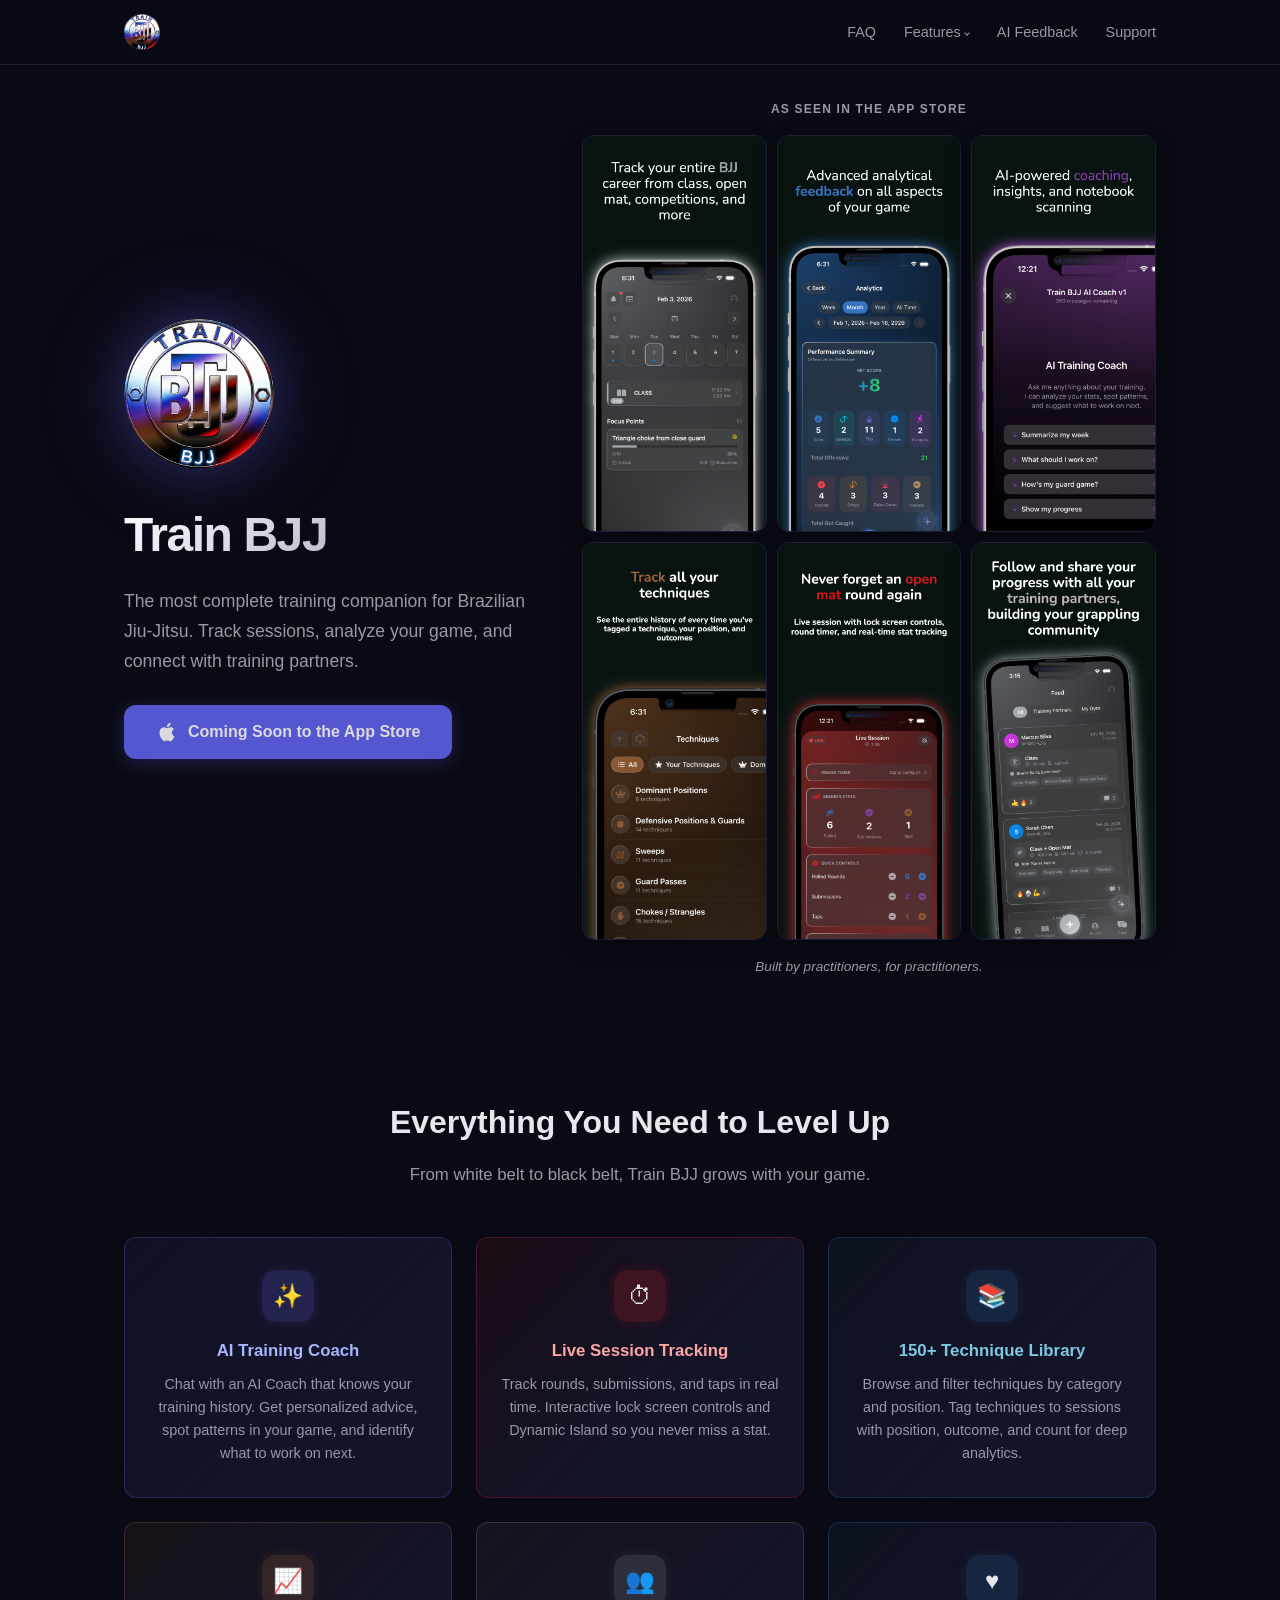
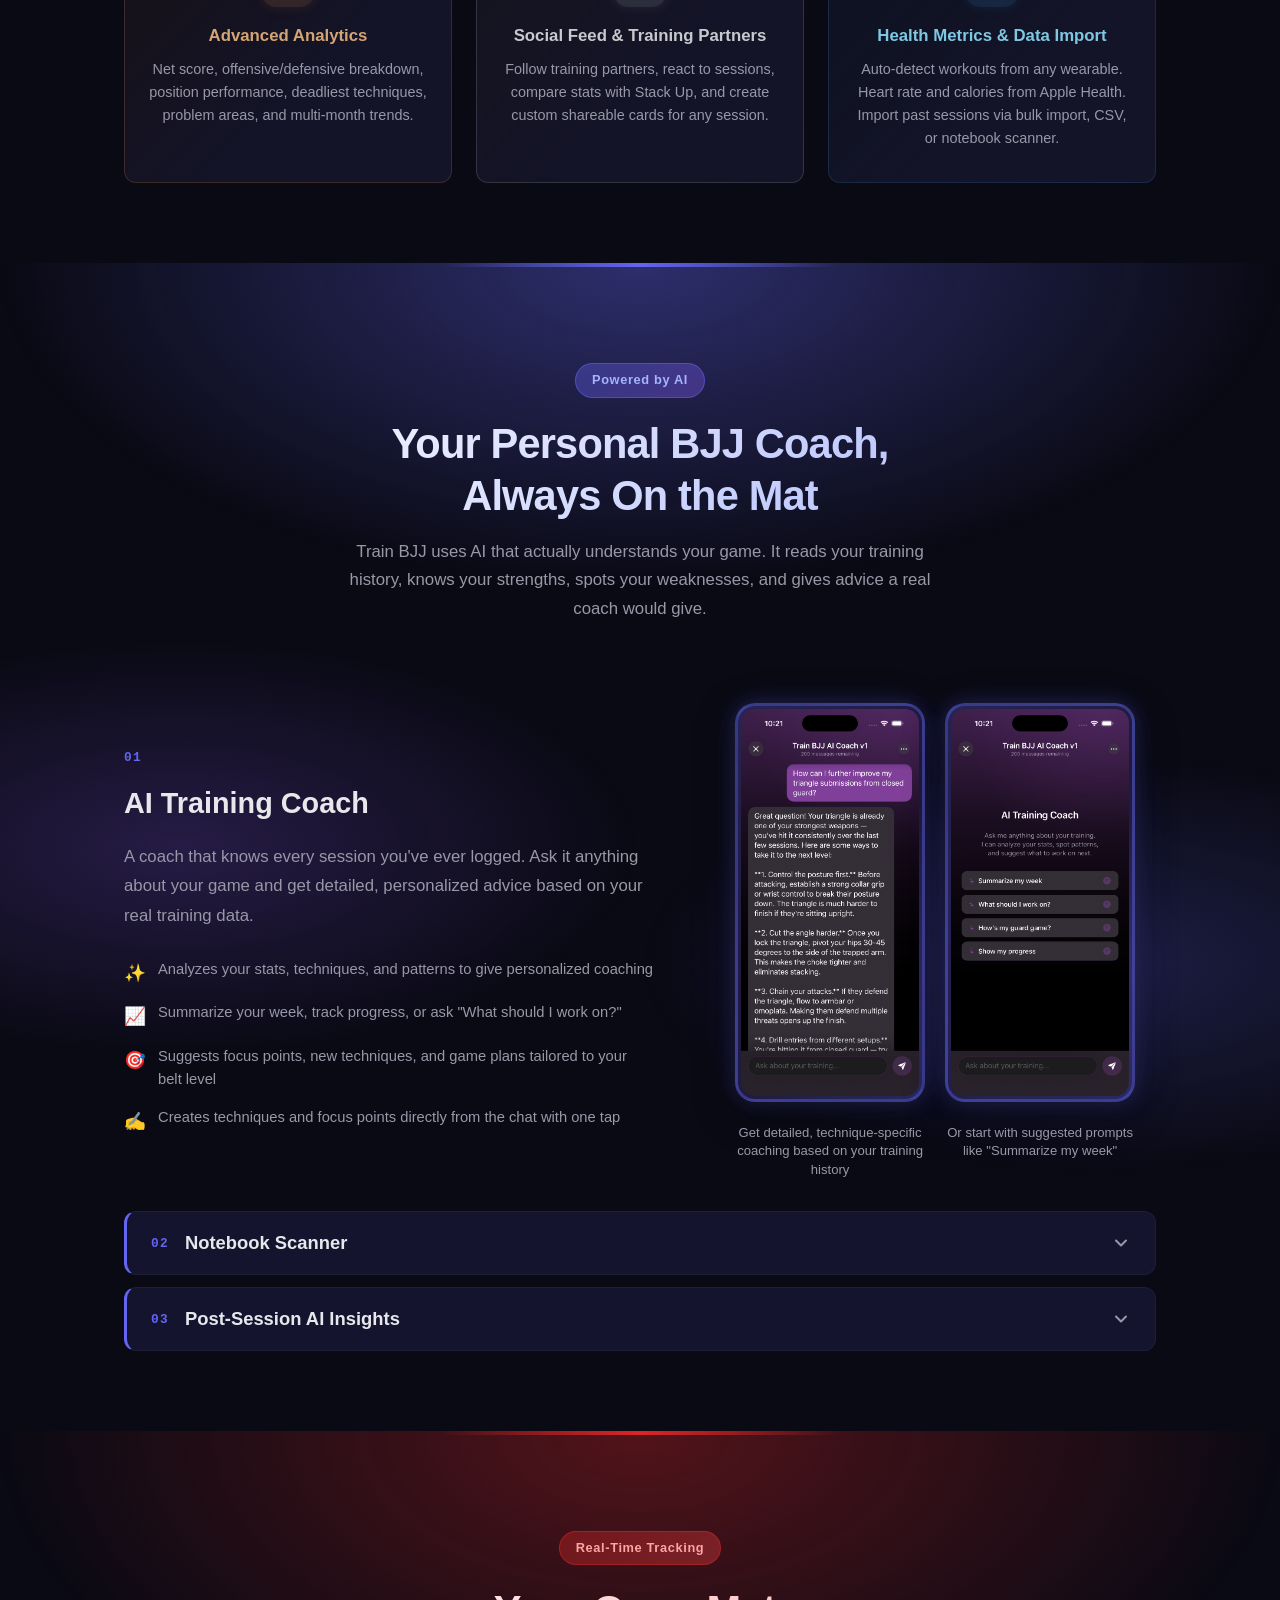
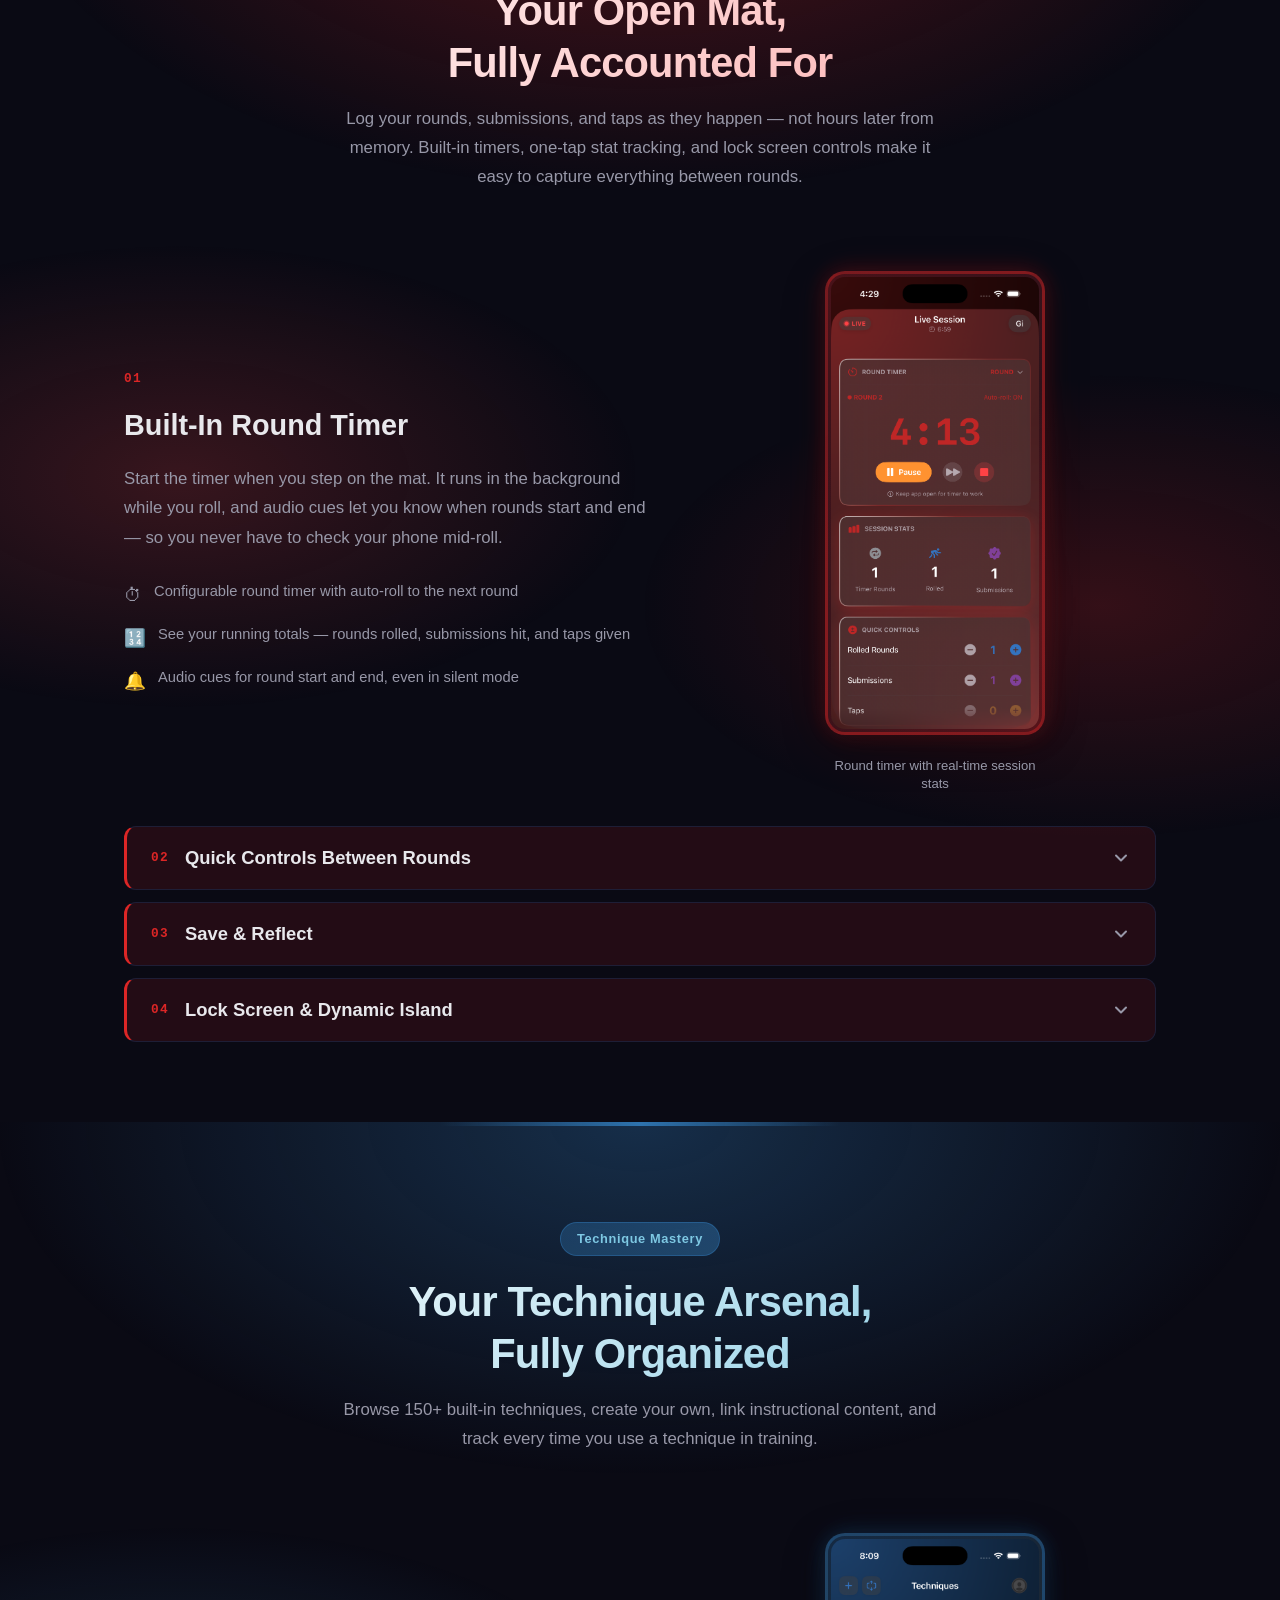
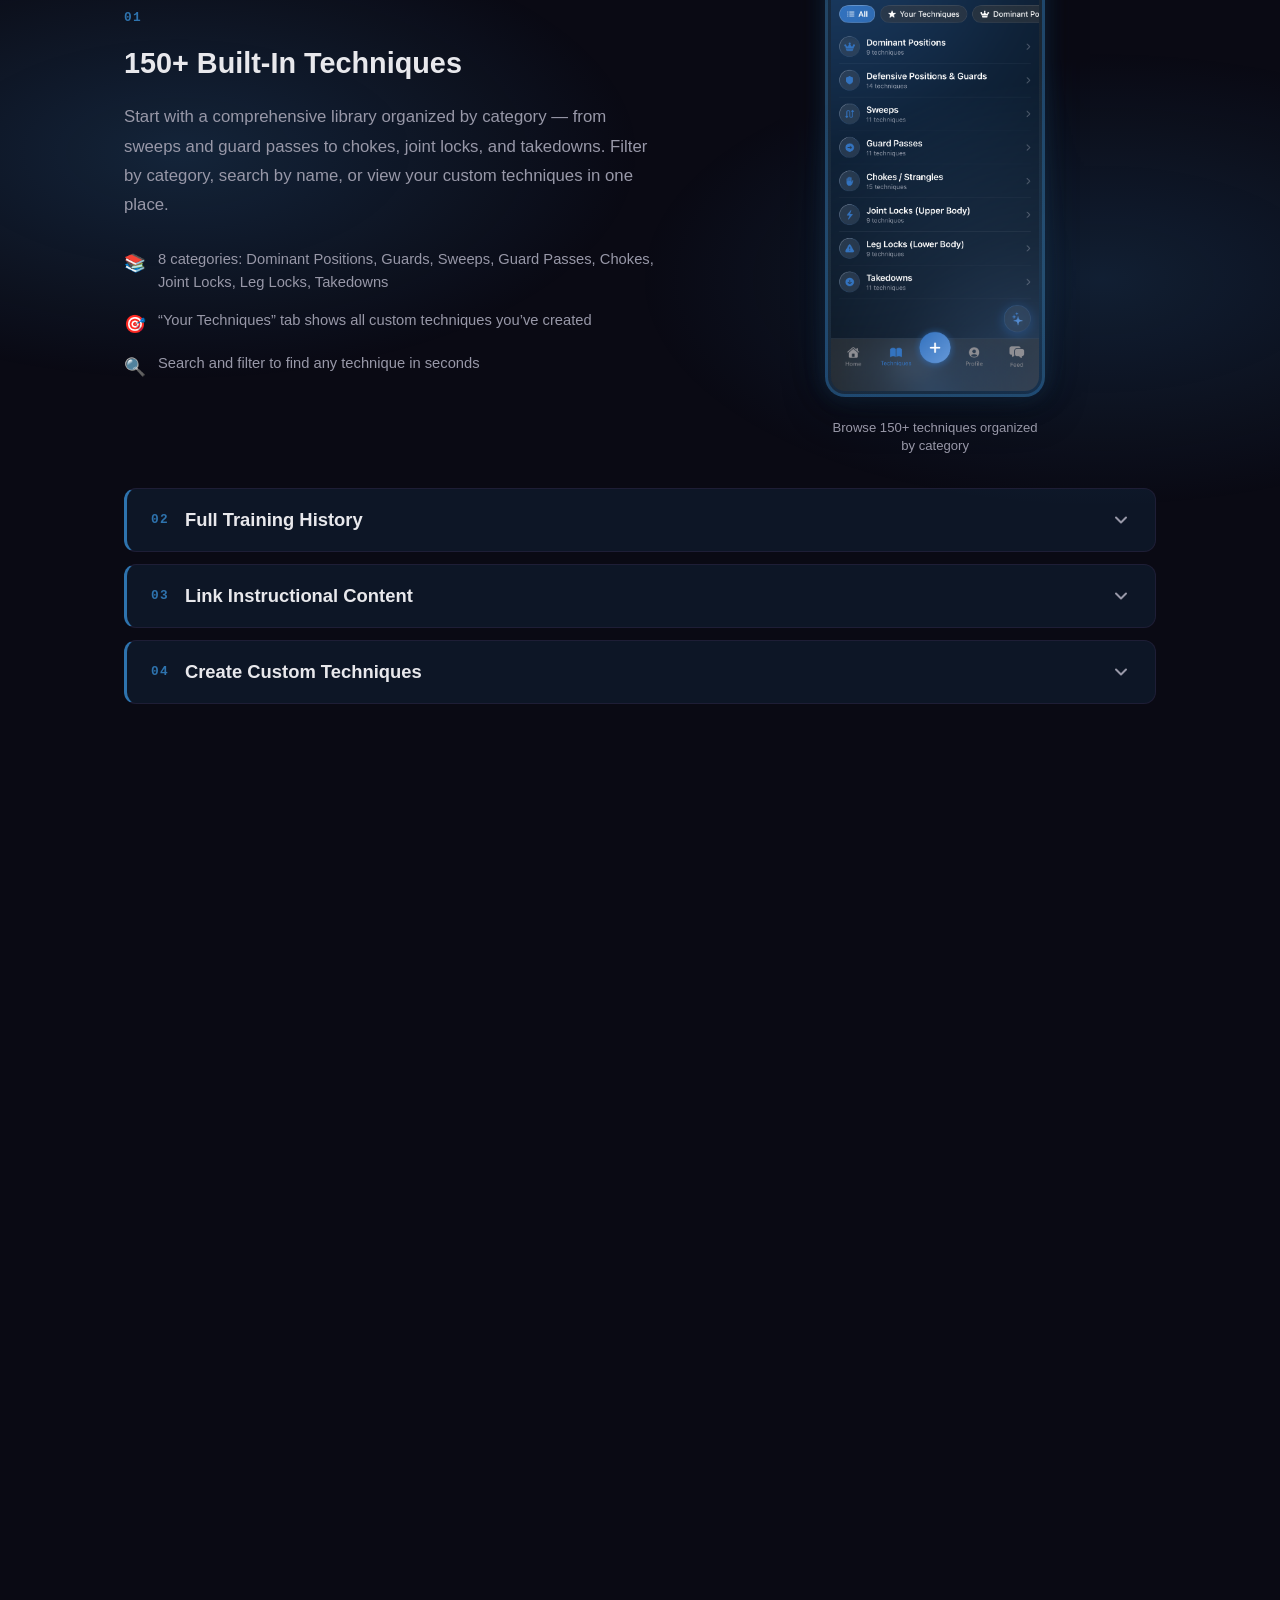
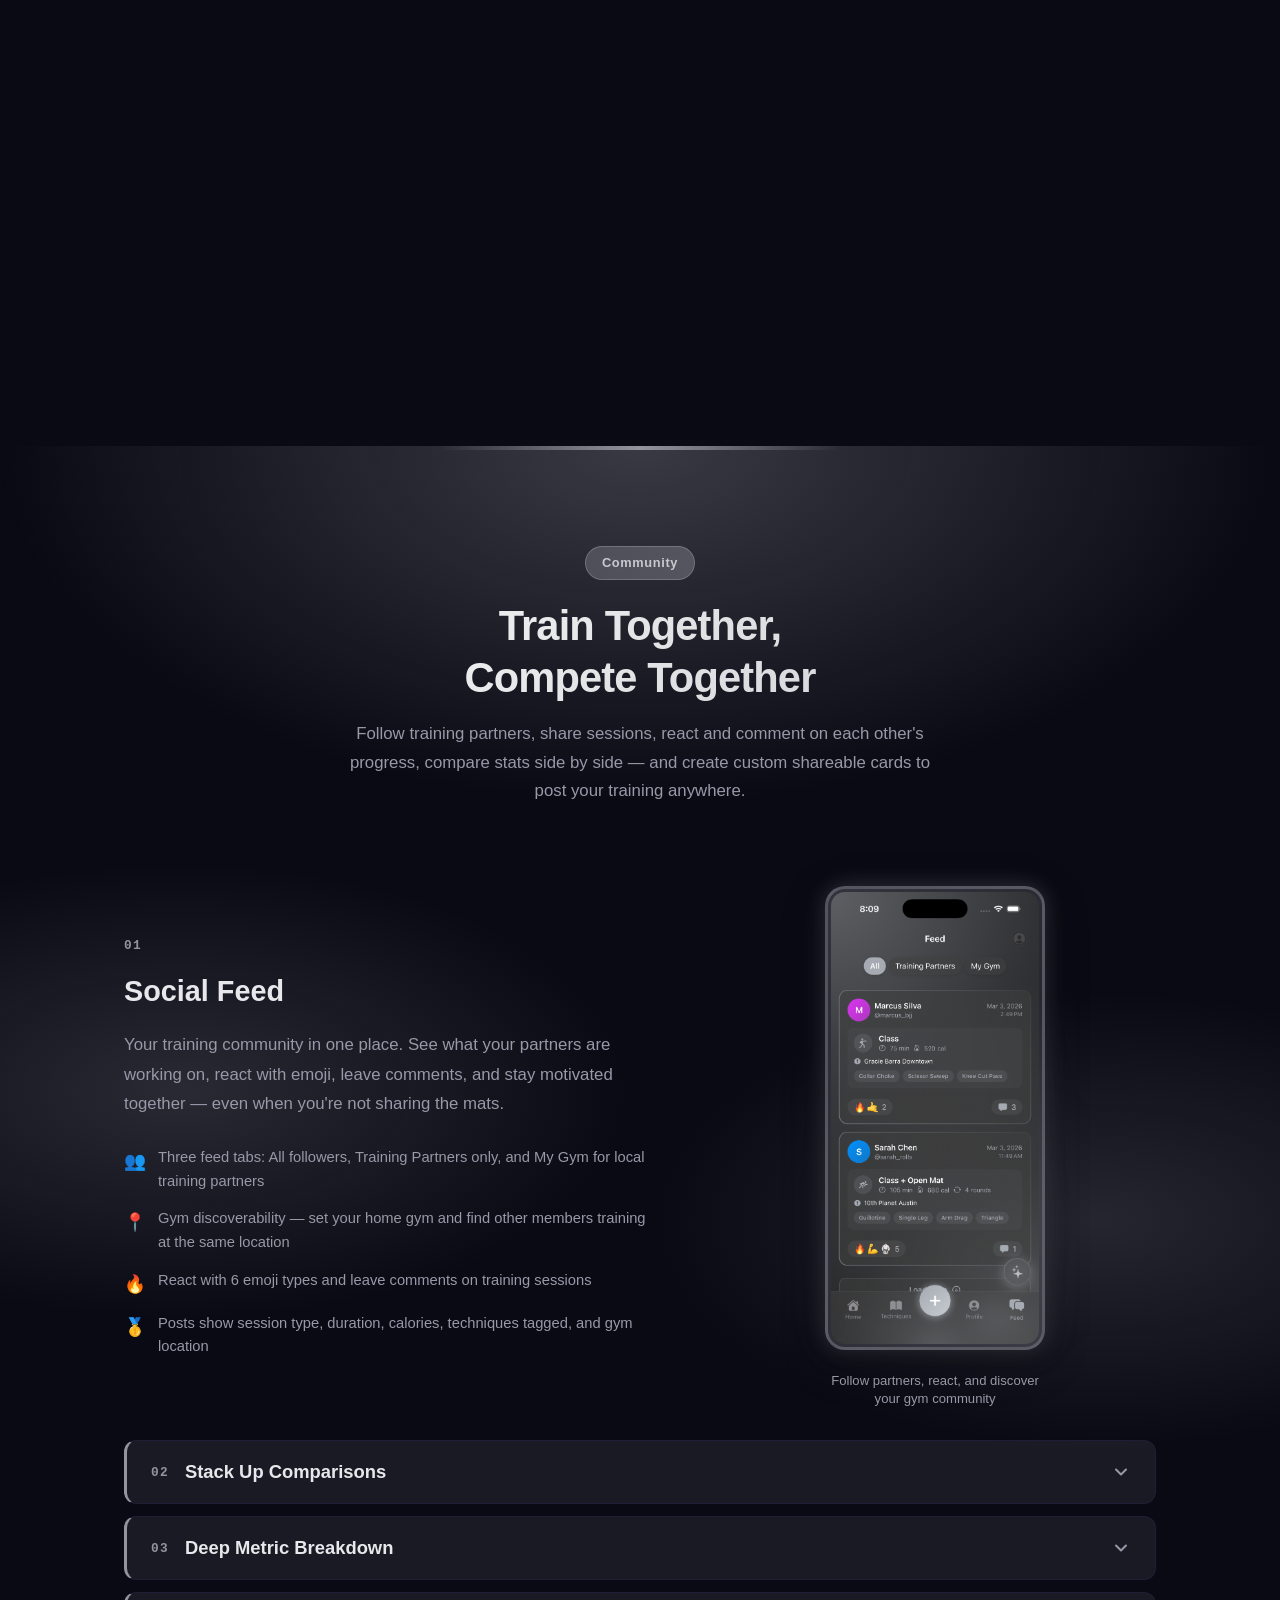
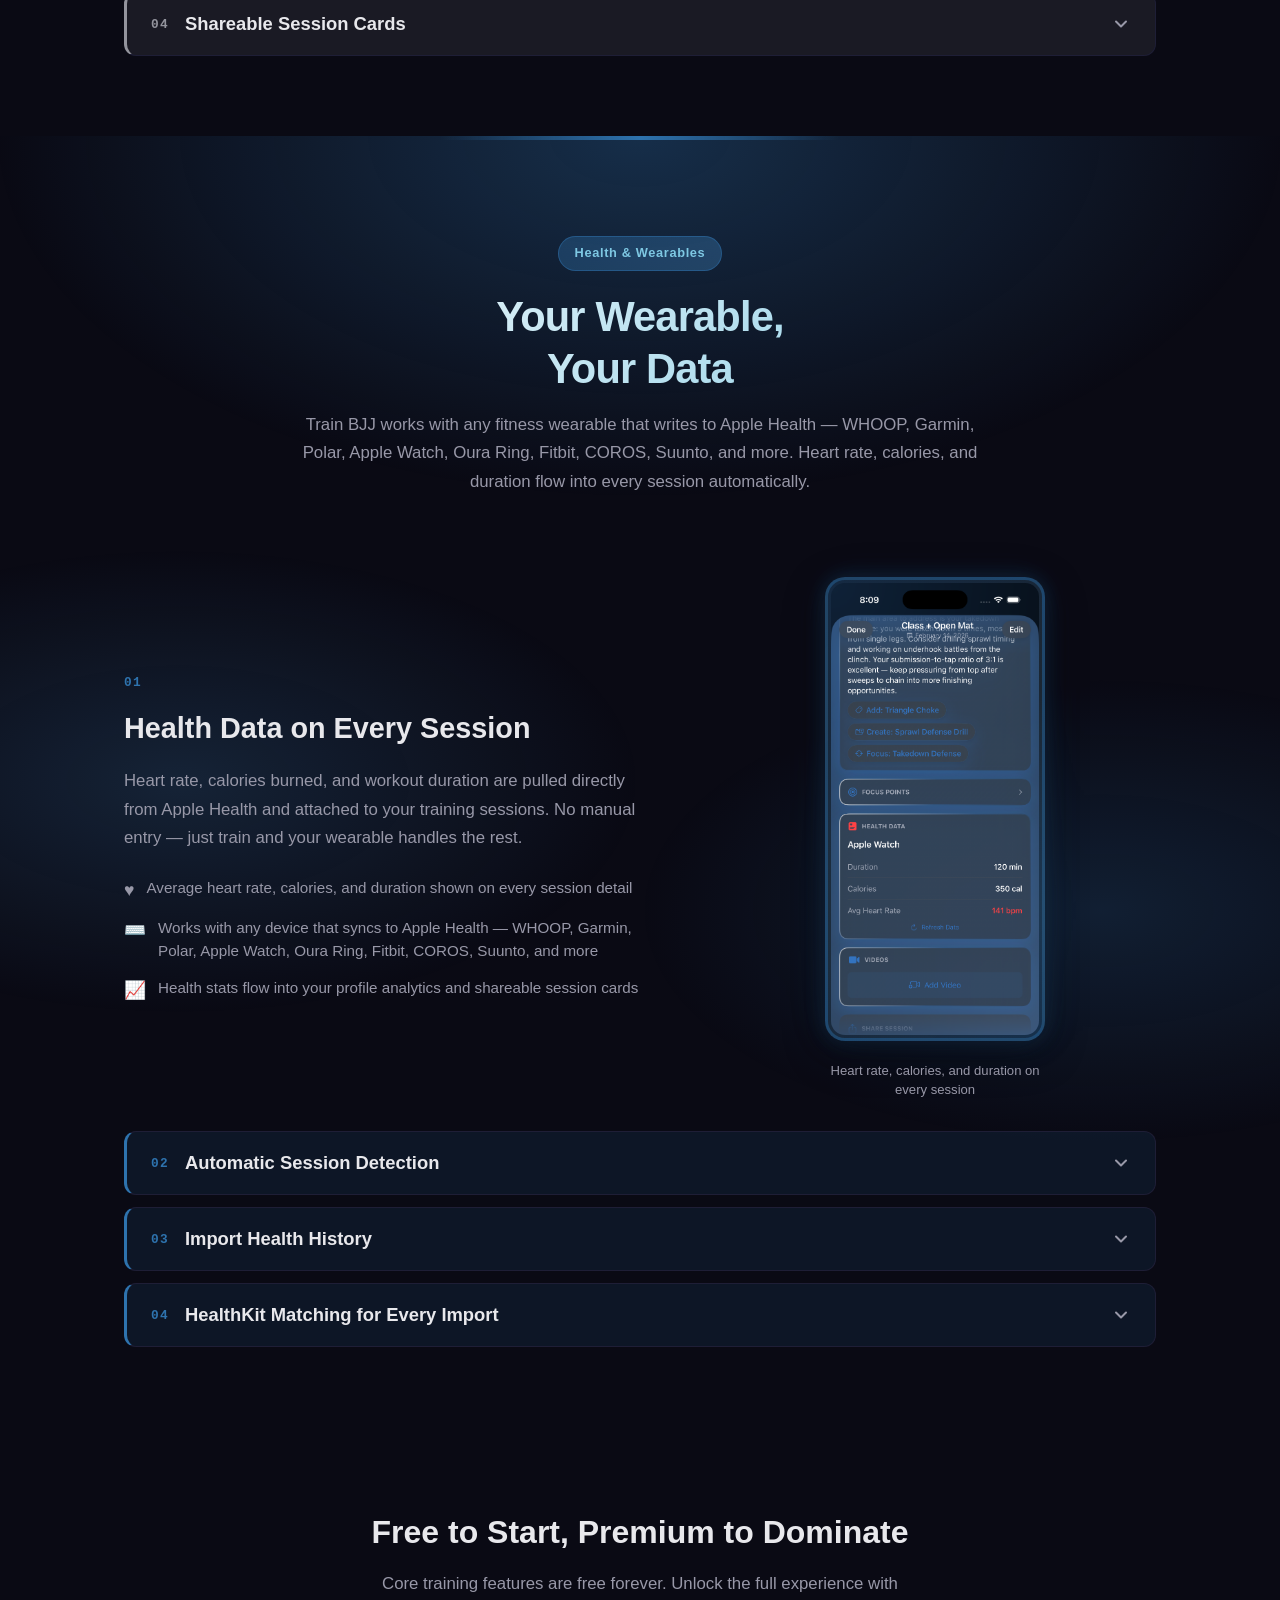
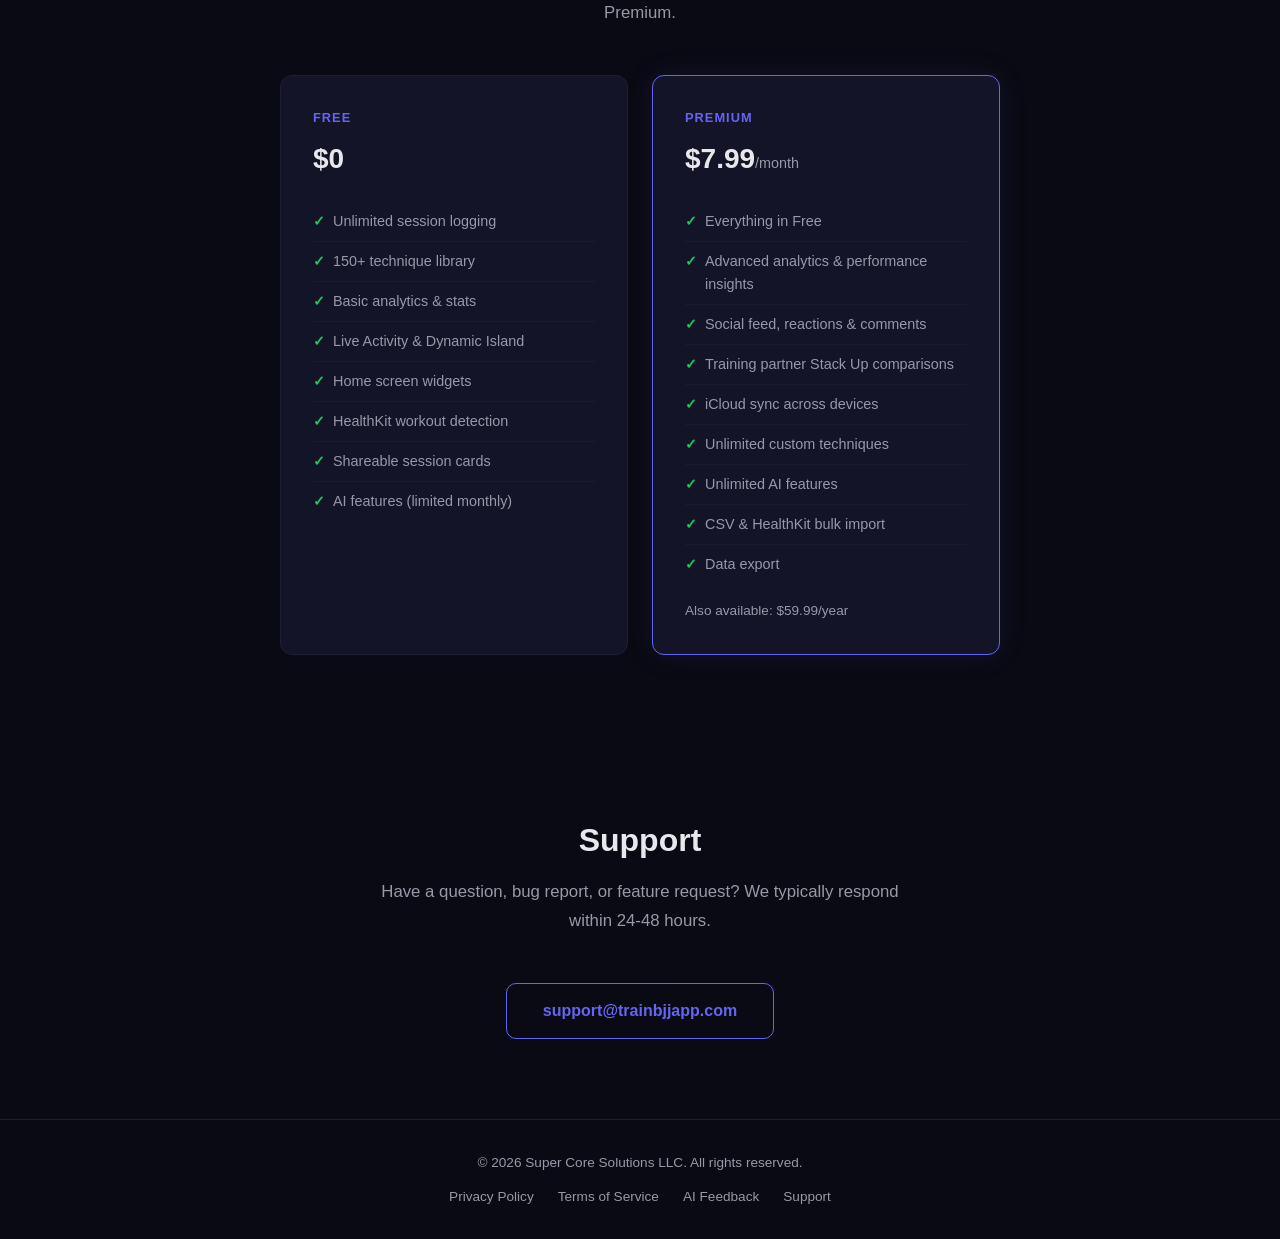
==== index.html @ a9045aac "Replace hero app icon with enlarged brand logo Swap the small 100px square app icon for the 150px ci" ====
<!DOCTYPE html>
<html lang="en">
<head>
    <meta charset="UTF-8">
    <meta name="viewport" content="width=device-width, initial-scale=1.0">
    <title>Train BJJ — The Complete Jiujitsu Training Companion</title>
    <meta name="description" content="Train BJJ is the most complete training companion for Brazilian Jiu-Jitsu. Track sessions, log techniques, get AI-powered coaching, and connect with training partners.">
    <meta property="og:title" content="Train BJJ — Jiujitsu Training Companion">
    <meta property="og:description" content="Track sessions, log techniques, get AI coaching, and connect with training partners.">
    <meta property="og:image" content="images/icon.png">
    <meta property="og:type" content="website">
    <link rel="icon" type="image/png" href="images/icon.png">
    <link rel="apple-touch-icon" href="images/icon.png">
    <link rel="stylesheet" href="styles.css?v=20">
</head>
<body>

    <!-- Scroll Progress Bar -->
    <div class="scroll-progress"></div>

    <!-- Navigation -->
    <nav class="nav">
        <div class="container">
            <a href="index.html" class="nav-brand">
                <img src="images/logo.png" alt="Train BJJ logo">
            </a>
            <ul class="nav-links">
                <li><a href="faq.html">FAQ</a></li>
                <li class="nav-dropdown">
                    <a href="#features">Features</a>
                    <ul class="nav-dropdown-menu">
                        <li><a href="#ai">AI Features</a></li>
                        <li><a href="#live-session">Live Session</a></li>
                        <li><a href="#techniques">Technique Library</a></li>
                        <li><a href="#analytics">Advanced Analytics</a></li>
                        <li><a href="#social">Social &amp; Stack Up</a></li>
                        <li><a href="#health">Health &amp; Import</a></li>
                    </ul>
                </li>
                <li><a href="ai-feedback.html">AI Feedback</a></li>
                <li><a href="#contact">Support</a></li>
            </ul>
        </div>
    </nav>

    <!-- Hero -->
    <section class="hero">
        <div class="container">
            <div class="hero-grid">
                <div class="hero-content">
                    <img src="images/logo.png" alt="Train BJJ logo" class="hero-icon">
                    <h1>Train BJJ</h1>
                    <p class="tagline">The most complete training companion for Brazilian Jiu-Jitsu. Track sessions, analyze your game, and connect with training partners.</p>
                    <span class="app-store-btn app-store-btn-coming-soon">
                        <svg viewBox="0 0 24 24" xmlns="http://www.w3.org/2000/svg"><path d="M18.71 19.5c-.83 1.24-1.71 2.45-3.05 2.47-1.34.03-1.77-.79-3.29-.79-1.53 0-2 .77-3.27.82-1.31.05-2.3-1.32-3.14-2.53C4.25 17 2.94 12.45 4.7 9.39c.87-1.52 2.43-2.48 4.12-2.51 1.28-.02 2.5.87 3.29.87.78 0 2.26-1.07 3.8-.91.65.03 2.47.26 3.64 1.98-.09.06-2.17 1.28-2.15 3.81.03 3.02 2.65 4.03 2.68 4.04-.03.07-.42 1.44-1.38 2.83M13 3.5c.73-.83 1.94-1.46 2.94-1.5.13 1.17-.34 2.35-1.04 3.19-.69.85-1.83 1.51-2.95 1.42-.15-1.15.41-2.35 1.05-3.11z"/></svg>
                        Coming Soon to the App Store
                    </span>
                </div>
                <div class="hero-screenshots">
                    <p class="hero-screenshots-label">As Seen in the App Store</p>
                    <div class="hero-screenshot-grid">
                        <img src="images/01.png" alt="Track your BJJ career">
                        <img src="images/02.png" alt="Advanced analytics">
                        <img src="images/03.png" alt="AI-powered coaching">
                        <img src="images/04.png" alt="Technique library">
                        <img src="images/05.png" alt="Live session tracking">
                        <img src="images/06.png" alt="Social feed">
                    </div>
                    <p class="hero-screenshots-subtitle">Built by practitioners, for practitioners.</p>
                </div>
            </div>
        </div>
    </section>

    <!-- Features -->
    <section id="features" class="section fade-in-section">
        <div class="container">
            <h2 class="section-title">Everything You Need to Level Up</h2>
            <p class="section-subtitle">From white belt to black belt, Train BJJ grows with your game.</p>
            <div class="features-grid">
                <a href="#ai" class="feature-card feature-card-link feature-card-ai">
                    <div class="feature-icon">&#10024;</div>
                    <h3>AI Training Coach</h3>
                    <p>Chat with an AI Coach that knows your training history. Get personalized advice, spot patterns in your game, and identify what to work on next.</p>
                </a>
                <a href="#live-session" class="feature-card feature-card-link feature-card-live">
                    <div class="feature-icon">&#9201;</div>
                    <h3>Live Session Tracking</h3>
                    <p>Track rounds, submissions, and taps in real time. Interactive lock screen controls and Dynamic Island so you never miss a stat.</p>
                </a>
                <a href="#techniques" class="feature-card feature-card-link feature-card-tech">
                    <div class="feature-icon">&#128218;</div>
                    <h3>150+ Technique Library</h3>
                    <p>Browse and filter techniques by category and position. Tag techniques to sessions with position, outcome, and count for deep analytics.</p>
                </a>
                <a href="#analytics" class="feature-card feature-card-link feature-card-stat">
                    <div class="feature-icon">&#128200;</div>
                    <h3>Advanced Analytics</h3>
                    <p>Net score, offensive/defensive breakdown, position performance, deadliest techniques, problem areas, and multi-month trends.</p>
                </a>
                <a href="#social" class="feature-card feature-card-link feature-card-social">
                    <div class="feature-icon">&#128101;</div>
                    <h3>Social Feed &amp; Training Partners</h3>
                    <p>Follow training partners, react to sessions, compare stats with Stack Up, and create custom shareable cards for any session.</p>
                </a>
                <a href="#health" class="feature-card feature-card-link feature-card-health">
                    <div class="feature-icon">&#9829;</div>
                    <h3>Health Metrics &amp; Data Import</h3>
                    <p>Auto-detect workouts from any wearable. Heart rate and calories from Apple Health. Import past sessions via bulk import, CSV, or notebook scanner.</p>
                </a>
            </div>
        </div>
    </section>

    <!-- AI Features -->
    <section id="ai" class="ai-section fade-in-section">
        <div class="container">

            <!-- AI Section Header -->
            <div class="ai-header">
                <span class="ai-badge">Powered by AI</span>
                <h2 class="section-title">Your Personal BJJ Coach, <br>Always On the Mat</h2>
                <p class="section-subtitle">Train BJJ uses AI that actually understands your game. It reads your training history, knows your strengths, spots your weaknesses, and gives advice a real coach would give.</p>
            </div>

            <!-- Feature 1: AI Training Coach -->
            <div class="ai-feature" id="ai-coach">
                <div class="ai-feature-content">
                    <div class="ai-feature-number">01</div>
                    <h3>AI Training Coach</h3>
                    <p class="ai-feature-lead">A coach that knows every session you've ever logged. Ask it anything about your game and get detailed, personalized advice based on your real training data.</p>
                    <ul class="ai-feature-list">
                        <li><span class="ai-list-icon">&#10024;</span> Analyzes your stats, techniques, and patterns to give personalized coaching</li>
                        <li><span class="ai-list-icon">&#128200;</span> Summarize your week, track progress, or ask "What should I work on?"</li>
                        <li><span class="ai-list-icon">&#127919;</span> Suggests focus points, new techniques, and game plans tailored to your belt level</li>
                        <li><span class="ai-list-icon">&#9997;&#65039;</span> Creates techniques and focus points directly from the chat with one tap</li>
                    </ul>
                </div>
                <div class="ai-feature-screenshots">
                    <div class="ai-phone-pair">
                        <div class="ai-phone">
                            <img src="images/ai-chat-1.png?v=2" alt="AI Coach providing personalized coaching advice" width="190">
                            <p class="ai-phone-caption">Get detailed, technique-specific coaching based on your training history</p>
                        </div>
                        <div class="ai-phone">
                            <img src="images/ai-chat-2.png?v=2" alt="AI Coach intro with suggested prompts" width="190">
                            <p class="ai-phone-caption">Or start with suggested prompts like "Summarize my week"</p>
                        </div>
                    </div>
                </div>
            </div>

            <!-- Feature 2: Notebook Scanner (Accordion) -->
            <div class="accordion-item" data-expanded="false">
                <button class="accordion-trigger" aria-expanded="false">
                    <span class="accordion-number">02</span>
                    <span class="accordion-title">Notebook Scanner</span>
                    <svg class="accordion-chevron" width="20" height="20" viewBox="0 0 20 20" fill="none"><path d="M5 7.5L10 12.5L15 7.5" stroke="currentColor" stroke-width="2" stroke-linecap="round" stroke-linejoin="round"/></svg>
                </button>
                <div class="accordion-panel" role="region">
                    <div class="accordion-panel-inner">
                        <div class="ai-feature ai-feature-reverse" id="ai-scanner">
                            <div class="ai-feature-content">
                                <h3>Notebook Scanner</h3>
                                <p class="ai-feature-lead">Photograph your handwritten BJJ notebook and let AI do the rest. Your notes are converted into a fully structured training session in seconds.</p>
                                <div class="ai-steps">
                                    <div class="ai-step">
                                        <div class="ai-step-num">1</div>
                                        <div>
                                            <strong>Snap or choose a photo</strong>
                                            <span>Take a photo of your notebook page or choose one from your library</span>
                                        </div>
                                    </div>
                                    <div class="ai-step">
                                        <div class="ai-step-num">2</div>
                                        <div>
                                            <strong>AI extracts your notes</strong>
                                            <span>On-device OCR reads your handwriting, then AI parses session type, techniques, rounds, and notes</span>
                                        </div>
                                    </div>
                                    <div class="ai-step">
                                        <div class="ai-step-num">3</div>
                                        <div>
                                            <strong>Auto-matches your workout</strong>
                                            <span>If you trained with an Apple Watch, it finds the matching workout for heart rate and calories</span>
                                        </div>
                                    </div>
                                    <div class="ai-step">
                                        <div class="ai-step-num">4</div>
                                        <div>
                                            <strong>Review and save</strong>
                                            <span>Everything is pre-filled &mdash; class notes, open mat reflection, rounds, subs. Just review and tap Save</span>
                                        </div>
                                    </div>
                                </div>
                            </div>
                            <div class="ai-feature-screenshots">
                                <div class="ai-scanner-grid">
                                    <div class="ai-phone-small">
                                        <img src="images/ai-scan-1.png?v=4" alt="Scan notebook - pre-filled session ready to save" width="170">
                                        <p class="ai-phone-caption">Pre-filled and ready to save</p>
                                    </div>
                                    <div class="ai-phone-small">
                                        <img src="images/ai-scan-2.png?v=4" alt="Scan notebook - access from the Scan button" width="170">
                                        <p class="ai-phone-caption">Tap Scan to get started</p>
                                    </div>
                                    <div class="ai-phone-small">
                                        <img src="images/ai-scan-3.png?v=4" alt="Scan notebook - take photo or choose from library" width="170">
                                        <p class="ai-phone-caption">Snap or choose a photo</p>
                                    </div>
                                    <div class="ai-phone-small">
                                        <img src="images/ai-scan-4.png?v=4" alt="Scan notebook - AI analyzing your notes" width="170">
                                        <p class="ai-phone-caption">AI reads and analyzes</p>
                                    </div>
                                </div>
                            </div>
                        </div>
                    </div>
                </div>
            </div>

            <!-- Feature 3: Post-Session Insights (Accordion) -->
            <div class="accordion-item" data-expanded="false">
                <button class="accordion-trigger" aria-expanded="false">
                    <span class="accordion-number">03</span>
                    <span class="accordion-title">Post-Session AI Insights</span>
                    <svg class="accordion-chevron" width="20" height="20" viewBox="0 0 20 20" fill="none"><path d="M5 7.5L10 12.5L15 7.5" stroke="currentColor" stroke-width="2" stroke-linecap="round" stroke-linejoin="round"/></svg>
                </button>
                <div class="accordion-panel" role="region">
                    <div class="accordion-panel-inner">
                        <div class="ai-feature" id="ai-insights">
                            <div class="ai-feature-content">
                                <h3>Post-Session AI Insights</h3>
                                <p class="ai-feature-lead">After every training session, get an AI-generated breakdown of what happened on the mat. It connects the dots across your sessions and spots trends you might miss.</p>
                                <ul class="ai-feature-list">
                                    <li><span class="ai-list-icon">&#128202;</span> Analyzes your session stats, tagged techniques, and notes together</li>
                                    <li><span class="ai-list-icon">&#128161;</span> Identifies what's working, what needs attention, and recommends next steps</li>
                                    <li><span class="ai-list-icon">&#127942;</span> Distinguishes offense vs. defense &mdash; knows a submission is yours and a tap is theirs</li>
                                    <li><span class="ai-list-icon">&#9889;</span> One-tap action buttons to add techniques, create focus points, or tag techniques to the session</li>
                                </ul>
                            </div>
                            <div class="ai-feature-screenshots">
                                <div class="ai-phone ai-phone-single">
                                    <img src="images/ai-session-analysis.png?v=2" alt="Post-session AI analysis with insights and action buttons" width="220">
                                    <p class="ai-phone-caption">Real-time AI feedback on every session with actionable suggestions</p>
                                </div>
                            </div>
                        </div>
                    </div>
                </div>
            </div>


        </div>
    </section>

    <!-- Live Session -->
    <section id="live-session" class="live-section fade-in-section">
        <div class="container">

            <!-- Section Header -->
            <div class="live-header">
                <span class="live-badge">Real-Time Tracking</span>
                <h2 class="section-title">Your Open Mat, <br>Fully Accounted For</h2>
                <p class="section-subtitle">Log your rounds, submissions, and taps as they happen &mdash; not hours later from memory. Built-in timers, one-tap stat tracking, and lock screen controls make it easy to capture everything between rounds.</p>
            </div>

            <!-- Feature 1: Round Timer + Stats -->
            <div class="live-feature" id="live-timer">
                <div class="live-feature-content">
                    <div class="live-feature-number">01</div>
                    <h3>Built-In Round Timer</h3>
                    <p class="live-feature-lead">Start the timer when you step on the mat. It runs in the background while you roll, and audio cues let you know when rounds start and end &mdash; so you never have to check your phone mid-roll.</p>
                    <ul class="live-feature-list">
                        <li><span class="live-list-icon">&#9201;</span> Configurable round timer with auto-roll to the next round</li>
                        <li><span class="live-list-icon">&#128290;</span> See your running totals &mdash; rounds rolled, submissions hit, and taps given</li>
                        <li><span class="live-list-icon">&#128276;</span> Audio cues for round start and end, even in silent mode</li>
                    </ul>
                </div>
                <div class="live-feature-screenshots">
                    <div class="live-phone">
                        <img src="images/live-session-1.png?v=2" alt="Live session with round timer and session stats" width="220">
                        <p class="live-phone-caption">Round timer with real-time session stats</p>
                    </div>
                </div>
            </div>

            <!-- Feature 2: Quick Controls (Accordion) -->
            <div class="accordion-item" data-expanded="false">
                <button class="accordion-trigger" aria-expanded="false">
                    <span class="accordion-number">02</span>
                    <span class="accordion-title">Quick Controls Between Rounds</span>
                    <svg class="accordion-chevron" width="20" height="20" viewBox="0 0 20 20" fill="none"><path d="M5 7.5L10 12.5L15 7.5" stroke="currentColor" stroke-width="2" stroke-linecap="round" stroke-linejoin="round"/></svg>
                </button>
                <div class="accordion-panel" role="region">
                    <div class="accordion-panel-inner">
                        <div class="live-feature live-feature-reverse" id="live-controls">
                            <div class="live-feature-content">
                                <h3>Quick Controls Between Rounds</h3>
                                <p class="live-feature-lead">When the round ends, grab your water and tap a few buttons. Increment your submissions, log a tap, tag the triangle you hit &mdash; it takes seconds, and you'll never forget the details.</p>
                                <ul class="live-feature-list">
                                    <li><span class="live-list-icon">&#128073;</span> Tap +/- to log rounds rolled, submissions, and taps as they happen</li>
                                    <li><span class="live-list-icon">&#129351;</span> Tag techniques you used &mdash; with position and outcome &mdash; while they're fresh</li>
                                    <li><span class="live-list-icon">&#127919;</span> Your focus points stay visible so you remember what to work on each round</li>
                                </ul>
                            </div>
                            <div class="live-feature-screenshots">
                                <div class="live-phone">
                                    <img src="images/live-session-2.png?v=2" alt="Quick controls for stats and technique tagging" width="220">
                                    <p class="live-phone-caption">Increment stats and tag techniques between rounds</p>
                                </div>
                            </div>
                        </div>
                    </div>
                </div>
            </div>

            <!-- Feature 3: Save & Reflect (Accordion) -->
            <div class="accordion-item" data-expanded="false">
                <button class="accordion-trigger" aria-expanded="false">
                    <span class="accordion-number">03</span>
                    <span class="accordion-title">Save &amp; Reflect</span>
                    <svg class="accordion-chevron" width="20" height="20" viewBox="0 0 20 20" fill="none"><path d="M5 7.5L10 12.5L15 7.5" stroke="currentColor" stroke-width="2" stroke-linecap="round" stroke-linejoin="round"/></svg>
                </button>
                <div class="accordion-panel" role="region">
                    <div class="accordion-panel-inner">
                        <div class="live-feature" id="live-save">
                            <div class="live-feature-content">
                                <h3>Save &amp; Reflect</h3>
                                <p class="live-feature-lead">When you're done rolling, everything you tracked is already filled in. Add your notes while the session is still fresh, then save &mdash; no more trying to reconstruct your rolls from memory at home.</p>
                                <ul class="live-feature-list">
                                    <li><span class="live-list-icon">&#128221;</span> Choose session type: Open Mat only, Class + Open Mat, or Class Before</li>
                                    <li><span class="live-list-icon">&#9997;&#65039;</span> Add class notes and open mat reflections &mdash; what worked, what didn't</li>
                                    <li><span class="live-list-icon">&#9201;</span> Class Before adjusts your start time to account for instruction time</li>
                                </ul>
                            </div>
                            <div class="live-feature-screenshots">
                                <div class="live-phone">
                                    <img src="images/live-session-3.png?v=2" alt="Session complete with save options and reflection" width="220">
                                    <p class="live-phone-caption">Save your session with class notes and reflections</p>
                                </div>
                            </div>
                        </div>
                    </div>
                </div>
            </div>

            <!-- Feature 4: Lock Screen (Accordion) -->
            <div class="accordion-item" data-expanded="false">
                <button class="accordion-trigger" aria-expanded="false">
                    <span class="accordion-number">04</span>
                    <span class="accordion-title">Lock Screen &amp; Dynamic Island</span>
                    <svg class="accordion-chevron" width="20" height="20" viewBox="0 0 20 20" fill="none"><path d="M5 7.5L10 12.5L15 7.5" stroke="currentColor" stroke-width="2" stroke-linecap="round" stroke-linejoin="round"/></svg>
                </button>
                <div class="accordion-panel" role="region">
                    <div class="accordion-panel-inner">
                        <div class="live-feature live-feature-reverse" id="live-lockscreen">
                            <div class="live-feature-content">
                                <h3>Lock Screen &amp; Dynamic Island</h3>
                                <p class="live-feature-lead">Don't want to unlock your phone between rounds? You don't have to. Increment your stats right from the lock screen or Dynamic Island &mdash; your phone never leaves your bag.</p>
                                <ul class="live-feature-list">
                                    <li><span class="live-list-icon">&#128241;</span> Tap +/- buttons on the lock screen to update rounds, submissions, and taps</li>
                                    <li><span class="live-list-icon">&#128994;</span> Dynamic Island shows your session duration and round count at a glance</li>
                                    <li><span class="live-list-icon">&#128274;</span> No unlocking, no app switching &mdash; just quick taps and back to rolling</li>
                                </ul>
                            </div>
                            <div class="live-feature-screenshots">
                                <div class="live-phone">
                                    <img src="images/live-session-4.png?v=3" alt="Lock screen Live Activity with session controls" width="220">
                                    <p class="live-phone-caption">Track rounds from your lock screen</p>
                                </div>
                            </div>
                        </div>
                    </div>
                </div>
            </div>

        </div>
    </section>

    <!-- Technique Library -->
    <section id="techniques" class="tech-section fade-in-section">
        <div class="container">

            <!-- Section Header -->
            <div class="tech-header">
                <span class="tech-badge">Technique Mastery</span>
                <h2 class="section-title">Your Technique Arsenal, <br>Fully Organized</h2>
                <p class="section-subtitle">Browse 150+ built-in techniques, create your own, link instructional content, and track every time you use a technique in training.</p>
            </div>

            <!-- Feature 1: Built-In Library -->
            <div class="tech-feature" id="tech-library">
                <div class="tech-feature-content">
                    <div class="tech-feature-number">01</div>
                    <h3>150+ Built-In Techniques</h3>
                    <p class="tech-feature-lead">Start with a comprehensive library organized by category &mdash; from sweeps and guard passes to chokes, joint locks, and takedowns. Filter by category, search by name, or view your custom techniques in one place.</p>
                    <ul class="tech-feature-list">
                        <li><span class="tech-list-icon">&#128218;</span> 8 categories: Dominant Positions, Guards, Sweeps, Guard Passes, Chokes, Joint Locks, Leg Locks, Takedowns</li>
                        <li><span class="tech-list-icon">&#127919;</span> &ldquo;Your Techniques&rdquo; tab shows all custom techniques you&rsquo;ve created</li>
                        <li><span class="tech-list-icon">&#128269;</span> Search and filter to find any technique in seconds</li>
                    </ul>
                </div>
                <div class="tech-feature-screenshots">
                    <div class="tech-phone">
                        <img src="images/tech-01.png?v=2" alt="Technique library with categories like Sweeps, Guard Passes, Chokes" width="220">
                        <p class="tech-phone-caption">Browse 150+ techniques organized by category</p>
                    </div>
                </div>
            </div>

            <!-- Feature 2: Training History (Accordion) -->
            <div class="accordion-item" data-expanded="false">
                <button class="accordion-trigger" aria-expanded="false">
                    <span class="accordion-number">02</span>
                    <span class="accordion-title">Full Training History</span>
                    <svg class="accordion-chevron" width="20" height="20" viewBox="0 0 20 20" fill="none"><path d="M5 7.5L10 12.5L15 7.5" stroke="currentColor" stroke-width="2" stroke-linecap="round" stroke-linejoin="round"/></svg>
                </button>
                <div class="accordion-panel" role="region">
                    <div class="accordion-panel-inner">
                        <div class="tech-feature tech-feature-reverse" id="tech-history">
                            <div class="tech-feature-content">
                                <h3>Full Training History</h3>
                                <p class="tech-feature-lead">Every time you tag a technique in a session, it's recorded. Open any technique to see a complete timeline &mdash; when you used it, from what position, and with what outcome.</p>
                                <ul class="tech-feature-list">
                                    <li><span class="tech-list-icon">&#128197;</span> See every session where you tagged the technique, with date and session type</li>
                                    <li><span class="tech-list-icon">&#128202;</span> Filter by position &mdash; top, bottom, or submissions &mdash; to spot patterns</li>
                                    <li><span class="tech-list-icon">&#128161;</span> Each technique includes a description and category for quick reference</li>
                                    <li><span class="tech-list-icon">&#128073;</span> Tap any session to jump straight to your notes and see exactly how the technique was used</li>
                                </ul>
                            </div>
                            <div class="tech-feature-screenshots">
                                <div class="tech-phone">
                                    <img src="images/tech-02.png?v=2" alt="Technique detail with training history and position filters" width="220">
                                    <p class="tech-phone-caption">Complete training history for every technique</p>
                                </div>
                            </div>
                        </div>
                    </div>
                </div>
            </div>

            <!-- Feature 3: Instructional Links (Accordion) -->
            <div class="accordion-item" data-expanded="false">
                <button class="accordion-trigger" aria-expanded="false">
                    <span class="accordion-number">03</span>
                    <span class="accordion-title">Link Instructional Content</span>
                    <svg class="accordion-chevron" width="20" height="20" viewBox="0 0 20 20" fill="none"><path d="M5 7.5L10 12.5L15 7.5" stroke="currentColor" stroke-width="2" stroke-linecap="round" stroke-linejoin="round"/></svg>
                </button>
                <div class="accordion-panel" role="region">
                    <div class="accordion-panel-inner">
                        <div class="tech-feature" id="tech-instructionals">
                            <div class="tech-feature-content">
                                <h3>Link Instructional Content</h3>
                                <p class="tech-feature-lead">Found a great breakdown on YouTube or Instagram? Link it directly to the technique. Keep all your study material organized alongside your training data so it's there when you need it.</p>
                                <ul class="tech-feature-list">
                                    <li><span class="tech-list-icon">&#128279;</span> Paste links from YouTube, Instagram, TikTok, Facebook, or any website</li>
                                    <li><span class="tech-list-icon">&#9989;</span> Auto-detects the platform and adds the right icon</li>
                                    <li><span class="tech-list-icon">&#128221;</span> Add a description so you remember why you saved it</li>
                                </ul>
                            </div>
                            <div class="tech-feature-screenshots">
                                <div class="tech-phone">
                                    <img src="images/tech-03.png?v=2" alt="Add instructional link with auto-detected Instagram platform" width="220">
                                    <p class="tech-phone-caption">Link instructionals from YouTube, Instagram, and more</p>
                                </div>
                            </div>
                        </div>
                    </div>
                </div>
            </div>

            <!-- Feature 4: Custom Techniques (Accordion) -->
            <div class="accordion-item" data-expanded="false">
                <button class="accordion-trigger" aria-expanded="false">
                    <span class="accordion-number">04</span>
                    <span class="accordion-title">Create Custom Techniques</span>
                    <svg class="accordion-chevron" width="20" height="20" viewBox="0 0 20 20" fill="none"><path d="M5 7.5L10 12.5L15 7.5" stroke="currentColor" stroke-width="2" stroke-linecap="round" stroke-linejoin="round"/></svg>
                </button>
                <div class="accordion-panel" role="region">
                    <div class="accordion-panel-inner">
                        <div class="tech-feature tech-feature-reverse" id="tech-custom">
                            <div class="tech-feature-content">
                                <h3>Create Custom Techniques</h3>
                                <p class="tech-feature-lead">Your game is unique. Create your own techniques with a name, category, position, and description &mdash; then tag them in sessions just like the built-in library.</p>
                                <ul class="tech-feature-list">
                                    <li><span class="tech-list-icon">&#9999;&#65039;</span> Name your technique and assign a category and position</li>
                                    <li><span class="tech-list-icon">&#128221;</span> Add a description with execution details and key points</li>
                                    <li><span class="tech-list-icon">&#128279;</span> Attach instructional links right from the start</li>
                                </ul>
                            </div>
                            <div class="tech-feature-screenshots">
                                <div class="tech-phone">
                                    <img src="images/tech-04.png?v=2" alt="Create a custom technique with name, category, and position" width="220">
                                    <p class="tech-phone-caption">Build techniques specific to your game</p>
                                </div>
                            </div>
                        </div>
                    </div>
                </div>
            </div>

        </div>
    </section>

    <!-- Advanced Analytics -->
    <section id="analytics" class="stat-section fade-in-section">
        <div class="container">

            <!-- Section Header -->
            <div class="stat-header">
                <span class="stat-badge">Deep Analytics</span>
                <h2 class="section-title">Your Entire Game, <br>Broken Down</h2>
                <p class="section-subtitle">Go beyond basic stats. Track your net score, analyze position efficiency, spot trends over time, and see the full picture of your training.</p>
            </div>

            <!-- Feature 1: Performance Summary -->
            <div class="stat-feature" id="stat-performance">
                <div class="stat-feature-content">
                    <div class="stat-feature-number">01</div>
                    <h3>Performance Summary</h3>
                    <p class="stat-feature-lead">See your offensive and defensive stats side by side. Your net score tells you at a glance whether you're winning more exchanges than you're losing &mdash; and the detailed breakdown shows exactly where.</p>
                    <ul class="stat-feature-list">
                        <li><span class="stat-list-icon">&#128200;</span> Net score combines submissions, sweeps, takedowns, guard passes, and escapes vs. their defensive counterparts</li>
                        <li><span class="stat-list-icon">&#9876;&#65039;</span> Total offensive and total defensive scores broken out separately</li>
                        <li><span class="stat-list-icon">&#128197;</span> Filter by week, month, year, or all time &mdash; navigate between periods to compare</li>
                    </ul>
                </div>
                <div class="stat-feature-screenshots">
                    <div class="stat-phone">
                        <img src="images/analytics-01.png?v=2" alt="Performance summary with net score and offensive vs defensive breakdown" width="220">
                        <p class="stat-phone-caption">Net score and full offensive vs. defensive breakdown</p>
                    </div>
                </div>
            </div>

            <!-- Feature 2: Position Efficiency (Accordion) -->
            <div class="accordion-item" data-expanded="false">
                <button class="accordion-trigger" aria-expanded="false">
                    <span class="accordion-number">02</span>
                    <span class="accordion-title">Position Efficiency</span>
                    <svg class="accordion-chevron" width="20" height="20" viewBox="0 0 20 20" fill="none"><path d="M5 7.5L10 12.5L15 7.5" stroke="currentColor" stroke-width="2" stroke-linecap="round" stroke-linejoin="round"/></svg>
                </button>
                <div class="accordion-panel" role="region">
                    <div class="accordion-panel-inner">
                        <div class="stat-feature stat-feature-reverse" id="stat-position">
                            <div class="stat-feature-content">
                                <h3>Position Efficiency</h3>
                                <p class="stat-feature-lead">Find out where your game is strongest and where it needs work. Position efficiency shows your success rate from top, bottom, and standing &mdash; so you can train smarter, not just harder.</p>
                                <ul class="stat-feature-list">
                                    <li><span class="stat-list-icon">&#127919;</span> Efficiency percentage for each position based on your outcomes</li>
                                    <li><span class="stat-list-icon">&#128202;</span> Visual breakdown of time spent in each position</li>
                                    <li><span class="stat-list-icon">&#128161;</span> See submissions, sweeps, escapes, and total exchanges per position</li>
                                </ul>
                            </div>
                            <div class="stat-feature-screenshots">
                                <div class="stat-phone">
                                    <img src="images/analytics-02.png?v=2" alt="Position efficiency chart showing top, bottom, and standing game" width="220">
                                    <p class="stat-phone-caption">Position efficiency for top, bottom, and standing</p>
                                </div>
                            </div>
                        </div>
                    </div>
                </div>
            </div>

            <!-- Feature 3: Training Trends (Accordion) -->
            <div class="accordion-item" data-expanded="false">
                <button class="accordion-trigger" aria-expanded="false">
                    <span class="accordion-number">03</span>
                    <span class="accordion-title">Training Trends</span>
                    <svg class="accordion-chevron" width="20" height="20" viewBox="0 0 20 20" fill="none"><path d="M5 7.5L10 12.5L15 7.5" stroke="currentColor" stroke-width="2" stroke-linecap="round" stroke-linejoin="round"/></svg>
                </button>
                <div class="accordion-panel" role="region">
                    <div class="accordion-panel-inner">
                        <div class="stat-feature" id="stat-trends">
                            <div class="stat-feature-content">
                                <h3>Training Trends</h3>
                                <p class="stat-feature-lead">Track your mat time and training volume over weeks and months. The trend chart shows how consistent you've been &mdash; and makes it easy to spot when you're ramping up or falling off.</p>
                                <ul class="stat-feature-list">
                                    <li><span class="stat-list-icon">&#128200;</span> Mat time chart shows your training volume over any time period</li>
                                    <li><span class="stat-list-icon">&#128293;</span> Filter by week, month, year, or all time to zoom in or out</li>
                                    <li><span class="stat-list-icon">&#128640;</span> Jump straight to Advanced Analytics for the full game breakdown</li>
                                </ul>
                            </div>
                            <div class="stat-feature-screenshots">
                                <div class="stat-phone">
                                    <img src="images/analytics-03.png?v=2" alt="Training trends chart showing mat time over the month" width="220">
                                    <p class="stat-phone-caption">Track your mat time and training trends</p>
                                </div>
                            </div>
                        </div>
                    </div>
                </div>
            </div>

            <!-- Feature 4: Full Profile Dashboard (Accordion) -->
            <div class="accordion-item" data-expanded="false">
                <button class="accordion-trigger" aria-expanded="false">
                    <span class="accordion-number">04</span>
                    <span class="accordion-title">Full Profile Dashboard</span>
                    <svg class="accordion-chevron" width="20" height="20" viewBox="0 0 20 20" fill="none"><path d="M5 7.5L10 12.5L15 7.5" stroke="currentColor" stroke-width="2" stroke-linecap="round" stroke-linejoin="round"/></svg>
                </button>
                <div class="accordion-panel" role="region">
                    <div class="accordion-panel-inner">
                        <div class="stat-feature stat-feature-reverse" id="stat-dashboard">
                            <div class="stat-feature-content">
                                <h3>Full Profile Dashboard</h3>
                                <p class="stat-feature-lead">Everything about your training in one place. Session counts by type, calories burned from Apple Health, supplemental training days, and your most-used techniques &mdash; all filterable by time period.</p>
                                <ul class="stat-feature-list">
                                    <li><span class="stat-list-icon">&#128170;</span> Session counts broken out by class, open mat, private lessons, and competitions</li>
                                    <li><span class="stat-list-icon">&#128293;</span> Calories burned and supplemental training days pulled from Apple Health</li>
                                    <li><span class="stat-list-icon">&#129351;</span> Top submission and most-tapped technique at a glance</li>
                                </ul>
                            </div>
                            <div class="stat-feature-screenshots">
                                <div class="stat-phone">
                                    <img src="images/analytics-04.png?v=2" alt="Full profile dashboard with session counts, calories, and top techniques" width="220">
                                    <p class="stat-phone-caption">Your complete training dashboard</p>
                                </div>
                            </div>
                        </div>
                    </div>
                </div>
            </div>

        </div>
    </section>

    <!-- Social Feed & Stack Up -->
    <section id="social" class="social-section fade-in-section">
        <div class="container">

            <!-- Section Header -->
            <div class="social-header">
                <span class="social-badge">Community</span>
                <h2 class="section-title">Train Together, <br>Compete Together</h2>
                <p class="section-subtitle">Follow training partners, share sessions, react and comment on each other's progress, compare stats side by side &mdash; and create custom shareable cards to post your training anywhere.</p>
            </div>

            <!-- Feature 1: Social Feed -->
            <div class="social-feature" id="social-feed">
                <div class="social-feature-content">
                    <div class="social-feature-number">01</div>
                    <h3>Social Feed</h3>
                    <p class="social-feature-lead">Your training community in one place. See what your partners are working on, react with emoji, leave comments, and stay motivated together &mdash; even when you're not sharing the mats.</p>
                    <ul class="social-feature-list">
                        <li><span class="social-list-icon">&#128101;</span> Three feed tabs: All followers, Training Partners only, and My Gym for local training partners</li>
                        <li><span class="social-list-icon">&#128205;</span> Gym discoverability &mdash; set your home gym and find other members training at the same location</li>
                        <li><span class="social-list-icon">&#128293;</span> React with 6 emoji types and leave comments on training sessions</li>
                        <li><span class="social-list-icon">&#129351;</span> Posts show session type, duration, calories, techniques tagged, and gym location</li>
                    </ul>
                </div>
                <div class="social-feature-screenshots">
                    <div class="social-phone">
                        <img src="images/social-03.png?v=2" alt="Social feed with All, Training Partners, and My Gym tabs" width="220">
                        <p class="social-phone-caption">Follow partners, react, and discover your gym community</p>
                    </div>
                </div>
            </div>

            <!-- Feature 2: Stack Up Overview (Accordion) -->
            <div class="accordion-item" data-expanded="false">
                <button class="accordion-trigger" aria-expanded="false">
                    <span class="accordion-number">02</span>
                    <span class="accordion-title">Stack Up Comparisons</span>
                    <svg class="accordion-chevron" width="20" height="20" viewBox="0 0 20 20" fill="none"><path d="M5 7.5L10 12.5L15 7.5" stroke="currentColor" stroke-width="2" stroke-linecap="round" stroke-linejoin="round"/></svg>
                </button>
                <div class="accordion-panel" role="region">
                    <div class="accordion-panel-inner">
                        <div class="social-feature social-feature-reverse" id="social-stackup">
                            <div class="social-feature-content">
                                <h3>Stack Up Comparisons</h3>
                                <p class="social-feature-lead">Pick a training partner and go head to head. Stack Up compares 20 metrics across 5 categories &mdash; Volume, Consistency, Offense, Defense, and Ratios &mdash; with an overall score that tells you who's ahead at a glance.</p>
                                <ul class="social-feature-list">
                                    <li><span class="social-list-icon">&#9878;&#65039;</span> Overall score aggregates all 5 categories so you instantly see who's winning</li>
                                    <li><span class="social-list-icon">&#128200;</span> Volume tracks mat hours, total sessions, rounds rolled, and competitions entered</li>
                                    <li><span class="social-list-icon">&#128170;</span> Consistency compares day streaks, week streaks, and training frequency</li>
                                    <li><span class="social-list-icon">&#128197;</span> Filter by week, month, year, or all time &mdash; navigate between periods to track who's improving faster</li>
                                </ul>
                            </div>
                            <div class="social-feature-screenshots">
                                <div class="social-phone">
                                    <img src="images/social-01.png?v=2" alt="Stack Up side-by-side comparison with overall score" width="220">
                                    <p class="social-phone-caption">See who's ahead across 20 training metrics</p>
                                </div>
                            </div>
                        </div>
                    </div>
                </div>
            </div>

            <!-- Feature 3: Stack Up Detail (Accordion) -->
            <div class="accordion-item" data-expanded="false">
                <button class="accordion-trigger" aria-expanded="false">
                    <span class="accordion-number">03</span>
                    <span class="accordion-title">Deep Metric Breakdown</span>
                    <svg class="accordion-chevron" width="20" height="20" viewBox="0 0 20 20" fill="none"><path d="M5 7.5L10 12.5L15 7.5" stroke="currentColor" stroke-width="2" stroke-linecap="round" stroke-linejoin="round"/></svg>
                </button>
                <div class="accordion-panel" role="region">
                    <div class="accordion-panel-inner">
                        <div class="social-feature" id="social-metrics">
                            <div class="social-feature-content">
                                <h3>Deep Metric Breakdown</h3>
                                <p class="social-feature-lead">Drill into the numbers that matter. Offense compares submissions, sweeps, takedowns, escapes, and guard passes. Defense shows taps, times swept, times taken down, and times guard passed. Ratios like sub-to-tap, sweep ratio, and net score reveal who's actually more efficient.</p>
                                <ul class="social-feature-list">
                                    <li><span class="social-list-icon">&#9876;&#65039;</span> Offense: submissions, sweeps, takedowns, escapes, and guard passes compared side by side</li>
                                    <li><span class="social-list-icon">&#128737;&#65039;</span> Defense: taps, times swept, times taken down, and times guard passed &mdash; see who's getting caught more</li>
                                    <li><span class="social-list-icon">&#128202;</span> Ratios: sub-to-tap, sweep, takedown, guard pass, and overall net score for true efficiency comparison</li>
                                    <li><span class="social-list-icon">&#127942;</span> Percentile rankings from Needs Work to Elite show where each metric lands</li>
                                </ul>
                            </div>
                            <div class="social-feature-screenshots">
                                <div class="social-phone">
                                    <img src="images/social-02.png?v=2" alt="Stack Up consistency and offense metrics with comparison bars" width="220">
                                    <p class="social-phone-caption">Detailed breakdown across every category</p>
                                </div>
                            </div>
                        </div>
                    </div>
                </div>
            </div>

            <!-- Feature 4: Shareable Session Cards (Accordion) -->
            <div class="accordion-item" data-expanded="false">
                <button class="accordion-trigger" aria-expanded="false">
                    <span class="accordion-number">04</span>
                    <span class="accordion-title">Shareable Session Cards</span>
                    <svg class="accordion-chevron" width="20" height="20" viewBox="0 0 20 20" fill="none"><path d="M5 7.5L10 12.5L15 7.5" stroke="currentColor" stroke-width="2" stroke-linecap="round" stroke-linejoin="round"/></svg>
                </button>
                <div class="accordion-panel" role="region">
                    <div class="accordion-panel-inner">
                        <div class="social-feature social-feature-reverse" id="social-share">
                            <div class="social-feature-content">
                                <h3>Shareable Session Cards</h3>
                                <p class="social-feature-lead">Turn any training session into a custom social card built for sharing. Each card is unique to the session &mdash; you choose which stats to highlight, and Train BJJ generates a clean, Instagram-ready image you can save or share anywhere.</p>
                                <ul class="social-feature-list">
                                    <li><span class="social-list-icon">&#127912;</span> Every card is custom to the session &mdash; session type, duration, gym, and date are pulled automatically</li>
                                    <li><span class="social-list-icon">&#128202;</span> "Highlight Your Stats" lets you pick up to 2 metrics from that session &mdash; sweeps, submissions, takedowns, escapes, and more</li>
                                    <li><span class="social-list-icon">&#128293;</span> Optionally include calories burned and your current training streak</li>
                                    <li><span class="social-list-icon">&#128228;</span> Save to Photos or share directly to Instagram, iMessage, WhatsApp, or any platform</li>
                                </ul>
                            </div>
                            <div class="social-feature-screenshots">
                                <div class="social-phone">
                                    <img src="images/social-04.png?v=2" alt="Shareable session card with customizable stat selection" width="220">
                                    <p class="social-phone-caption">Custom cards &mdash; you pick what stats to share</p>
                                </div>
                            </div>
                        </div>
                    </div>
                </div>
            </div>

        </div>
    </section>

    <!-- Health Metrics & Data Import -->
    <section id="health" class="health-section fade-in-section">
        <div class="container">

            <!-- Section Header -->
            <div class="health-header">
                <span class="health-badge">Health &amp; Wearables</span>
                <h2 class="section-title">Your Wearable, <br>Your Data</h2>
                <p class="section-subtitle">Train BJJ works with any fitness wearable that writes to Apple Health &mdash; WHOOP, Garmin, Polar, Apple Watch, Oura Ring, Fitbit, COROS, Suunto, and more. Heart rate, calories, and duration flow into every session automatically.</p>
            </div>

            <!-- Feature 1: Health Data on Every Session -->
            <div class="health-feature" id="health-session">
                <div class="health-feature-content">
                    <div class="health-feature-number">01</div>
                    <h3>Health Data on Every Session</h3>
                    <p class="health-feature-lead">Heart rate, calories burned, and workout duration are pulled directly from Apple Health and attached to your training sessions. No manual entry &mdash; just train and your wearable handles the rest.</p>
                    <ul class="health-feature-list">
                        <li><span class="health-list-icon">&#9829;</span> Average heart rate, calories, and duration shown on every session detail</li>
                        <li><span class="health-list-icon">&#9000;&#65039;</span> Works with any device that syncs to Apple Health &mdash; WHOOP, Garmin, Polar, Apple Watch, Oura Ring, Fitbit, COROS, Suunto, and more</li>
                        <li><span class="health-list-icon">&#128200;</span> Health stats flow into your profile analytics and shareable session cards</li>
                    </ul>
                </div>
                <div class="health-feature-screenshots">
                    <div class="health-phone">
                        <img src="images/health-01.png?v=2" alt="Session detail showing health data card with heart rate, calories, and duration from Apple Watch" width="220">
                        <p class="health-phone-caption">Heart rate, calories, and duration on every session</p>
                    </div>
                </div>
            </div>

            <!-- Feature 2: Auto-Detection (Accordion) -->
            <div class="accordion-item" data-expanded="false">
                <button class="accordion-trigger" aria-expanded="false">
                    <span class="accordion-number">02</span>
                    <span class="accordion-title">Automatic Session Detection</span>
                    <svg class="accordion-chevron" width="20" height="20" viewBox="0 0 20 20" fill="none"><path d="M5 7.5L10 12.5L15 7.5" stroke="currentColor" stroke-width="2" stroke-linecap="round" stroke-linejoin="round"/></svg>
                </button>
                <div class="accordion-panel" role="region">
                    <div class="accordion-panel-inner">
                        <div class="health-feature health-feature-reverse" id="health-detect">
                            <div class="health-feature-content">
                                <h3>Automatic Session Detection</h3>
                                <p class="health-feature-lead">Finish training and Train BJJ knows. The app monitors Apple Health for new workouts and prompts you to log a session &mdash; with the health data already attached. One tap and you're done.</p>
                                <ul class="health-feature-list">
                                    <li><span class="health-list-icon">&#128276;</span> Workout Detected prompt appears automatically after training</li>
                                    <li><span class="health-list-icon">&#9201;&#65039;</span> Duration, calories, heart rate, and source device shown at a glance</li>
                                    <li><span class="health-list-icon">&#128073;</span> Tap "Create Session" to log it instantly with all health data pre-filled</li>
                                </ul>
                            </div>
                            <div class="health-feature-screenshots">
                                <div class="health-phone">
                                    <img src="images/health-02.png?v=2" alt="Workout Detected sheet showing WHOOP workout with calories and heart rate" width="220">
                                    <p class="health-phone-caption">Auto-detected workout ready to log in one tap</p>
                                </div>
                            </div>
                        </div>
                    </div>
                </div>
            </div>

            <!-- Feature 3: Import Health History (Accordion) -->
            <div class="accordion-item" data-expanded="false">
                <button class="accordion-trigger" aria-expanded="false">
                    <span class="accordion-number">03</span>
                    <span class="accordion-title">Import Health History</span>
                    <svg class="accordion-chevron" width="20" height="20" viewBox="0 0 20 20" fill="none"><path d="M5 7.5L10 12.5L15 7.5" stroke="currentColor" stroke-width="2" stroke-linecap="round" stroke-linejoin="round"/></svg>
                </button>
                <div class="accordion-panel" role="region">
                    <div class="accordion-panel-inner">
                        <div class="health-feature" id="health-import">
                            <div class="health-feature-content">
                                <h3>Import Health History</h3>
                                <p class="health-feature-lead">Started using Train BJJ after months of training? No problem. Bulk import past workouts directly from Apple Health &mdash; choose a 3, 6, or 12 month window and bring your entire training history up to speed in seconds.</p>
                                <ul class="health-feature-list">
                                    <li><span class="health-list-icon">&#128197;</span> Pull martial arts, wrestling, and mixed cardio workouts from Apple Health</li>
                                    <li><span class="health-list-icon">&#128203;</span> Select which workouts to import &mdash; see type, duration, and calories for each</li>
                                    <li><span class="health-list-icon">&#9989;</span> Duplicate detection ensures workouts already in your journal aren't imported twice</li>
                                </ul>
                            </div>
                            <div class="health-feature-screenshots">
                                <div class="health-phone">
                                    <img src="images/health-03.png?v=2" alt="Import Health History screen showing past workouts from Apple Health" width="220">
                                    <p class="health-phone-caption">Bulk import past workouts from Apple Health</p>
                                </div>
                            </div>
                        </div>
                    </div>
                </div>
            </div>

            <!-- Feature 4: HealthKit Matching (Accordion) -->
            <div class="accordion-item" data-expanded="false">
                <button class="accordion-trigger" aria-expanded="false">
                    <span class="accordion-number">04</span>
                    <span class="accordion-title">HealthKit Matching for Every Import</span>
                    <svg class="accordion-chevron" width="20" height="20" viewBox="0 0 20 20" fill="none"><path d="M5 7.5L10 12.5L15 7.5" stroke="currentColor" stroke-width="2" stroke-linecap="round" stroke-linejoin="round"/></svg>
                </button>
                <div class="accordion-panel" role="region">
                    <div class="accordion-panel-inner">
                        <div class="health-feature health-feature-reverse" id="health-match">
                            <div class="health-feature-content">
                                <h3>HealthKit Matching for Every Import</h3>
                                <p class="health-feature-lead">However you bring data into Train BJJ, health metrics are included automatically. CSV import, notebook scanner, and direct Health import all match your sessions to the closest HealthKit workout &mdash; so every session gets heart rate and calories attached.</p>
                                <ul class="health-feature-list">
                                    <li><span class="health-list-icon">&#128196;</span> CSV import matches each row to the closest HealthKit workout by time</li>
                                    <li><span class="health-list-icon">&#128247;</span> Notebook scanner photos match to HealthKit workouts on the same date</li>
                                    <li><span class="health-list-icon">&#128279;</span> Toggle "Match with HealthKit workouts" on or off for any import method</li>
                                </ul>
                            </div>
                            <div class="health-feature-screenshots">
                                <div class="health-phone">
                                    <img src="images/health-04.png?v=2" alt="CSV import screen with Match with HealthKit workouts toggle enabled" width="220">
                                    <p class="health-phone-caption">Every import method enriches sessions with health data</p>
                                </div>
                            </div>
                        </div>
                    </div>
                </div>
            </div>

        </div>
    </section>

    <!-- Pricing -->
    <section class="section">
        <div class="container">
            <h2 class="section-title">Free to Start, Premium to Dominate</h2>
            <p class="section-subtitle">Core training features are free forever. Unlock the full experience with Premium.</p>
            <div class="pricing-grid">
                <div class="pricing-card">
                    <div class="plan-name">Free</div>
                    <div class="plan-price">$0</div>
                    <ul>
                        <li><span class="check">&#10003;</span> Unlimited session logging</li>
                        <li><span class="check">&#10003;</span> 150+ technique library</li>
                        <li><span class="check">&#10003;</span> Basic analytics &amp; stats</li>
                        <li><span class="check">&#10003;</span> Live Activity &amp; Dynamic Island</li>
                        <li><span class="check">&#10003;</span> Home screen widgets</li>
                        <li><span class="check">&#10003;</span> HealthKit workout detection</li>
                        <li><span class="check">&#10003;</span> Shareable session cards</li>
                        <li><span class="check">&#10003;</span> AI features (limited monthly)</li>
                    </ul>
                </div>
                <div class="pricing-card premium">
                    <div class="plan-name">Premium</div>
                    <div class="plan-price">$7.99<span>/month</span></div>
                    <ul>
                        <li><span class="check">&#10003;</span> Everything in Free</li>
                        <li><span class="check">&#10003;</span> Advanced analytics &amp; performance insights</li>
                        <li><span class="check">&#10003;</span> Social feed, reactions &amp; comments</li>
                        <li><span class="check">&#10003;</span> Training partner Stack Up comparisons</li>
                        <li><span class="check">&#10003;</span> iCloud sync across devices</li>
                        <li><span class="check">&#10003;</span> Unlimited custom techniques</li>
                        <li><span class="check">&#10003;</span> Unlimited AI features</li>
                        <li><span class="check">&#10003;</span> CSV &amp; HealthKit bulk import</li>
                        <li><span class="check">&#10003;</span> Data export</li>
                    </ul>
                    <p style="margin-top: 16px; font-size: 0.85rem; color: var(--color-text-muted);">Also available: $59.99/year</p>
                </div>
            </div>
        </div>
    </section>

    <!-- Contact -->
    <section id="contact" class="section">
        <div class="container">
            <div class="contact-section">
                <h2 class="section-title">Support</h2>
                <p class="section-subtitle">Have a question, bug report, or feature request? We typically respond within 24-48 hours.</p>
                <a href="mailto:support@trainbjjapp.com" class="contact-email-btn">support@trainbjjapp.com</a>
            </div>
        </div>
    </section>

    <!-- Footer -->
    <footer class="footer">
        <div class="container">
            <p>&copy; 2026 Super Core Solutions LLC. All rights reserved.</p>
            <div class="footer-links">
                <a href="privacy.html">Privacy Policy</a>
                <a href="terms.html">Terms of Service</a>
                <a href="ai-feedback.html">AI Feedback</a>
                <a href="mailto:support@trainbjjapp.com">Support</a>
            </div>
        </div>
    </footer>

    <script src="script.js?v=1"></script>
</body>
</html>
---- styles.css ----
/* Train BJJ — trainbjjapp.com Styles */

/* Reset & Base */
*, *::before, *::after {
    box-sizing: border-box;
    margin: 0;
    padding: 0;
}

:root {
    --color-bg: #0a0a14;
    --color-bg-card: #141428;
    --color-bg-card-hover: #1c1c38;
    --color-text: #e8e8ec;
    --color-text-muted: #9898a8;
    --color-accent: #6366f1;
    --color-accent-hover: #4f46e5;
    --color-accent-glow: rgba(99, 102, 241, 0.3);
    --color-accent-subtle: rgba(99, 102, 241, 0.12);
    --color-border: #1e1e36;
    --color-success: #22c55e;
    --font-stack: -apple-system, BlinkMacSystemFont, 'Segoe UI', Roboto, 'Helvetica Neue', Arial, sans-serif;
    --max-width: 1080px;
    --radius: 12px;
}

html {
    scroll-behavior: smooth;
}

body {
    font-family: var(--font-stack);
    background-color: var(--color-bg);
    color: var(--color-text);
    line-height: 1.6;
    -webkit-font-smoothing: antialiased;
}

a {
    color: var(--color-accent);
    text-decoration: none;
    transition: color 0.2s;
}

a:hover {
    color: var(--color-accent-hover);
}

img {
    max-width: 100%;
    height: auto;
}

/* Layout */
.container {
    max-width: var(--max-width);
    margin: 0 auto;
    padding: 0 24px;
}

/* Navigation */
.nav {
    position: fixed;
    top: 0;
    left: 0;
    right: 0;
    z-index: 100;
    background: rgba(10, 10, 20, 0.88);
    backdrop-filter: blur(16px);
    -webkit-backdrop-filter: blur(16px);
    border-bottom: 1px solid var(--color-border);
}

.nav .container {
    display: flex;
    align-items: center;
    justify-content: space-between;
    height: 64px;
}

.nav-brand {
    font-size: 1.15rem;
    font-weight: 700;
    color: var(--color-text);
    display: flex;
    align-items: center;
    gap: 10px;
}

.nav-brand img {
    width: 36px;
    height: 36px;
}

.nav-links {
    display: flex;
    gap: 28px;
    list-style: none;
}

.nav-links a {
    color: var(--color-text-muted);
    font-size: 0.9rem;
    font-weight: 500;
    transition: color 0.2s;
    white-space: nowrap;
}

.nav-links a:hover {
    color: var(--color-text);
}

/* Nav Dropdown */
.nav-dropdown {
    position: relative;
}

.nav-dropdown > a::after {
    content: '';
    display: inline-block;
    width: 4px;
    height: 4px;
    border-right: 1.5px solid currentColor;
    border-bottom: 1.5px solid currentColor;
    transform: rotate(45deg);
    margin-left: 4px;
    margin-bottom: 2px;
    transition: transform 0.2s;
}

.nav-dropdown:hover > a::after {
    transform: rotate(-135deg);
}

.nav-dropdown-menu {
    position: absolute;
    top: 100%;
    left: 50%;
    transform: translateX(-50%);
    min-width: 140px;
    padding: 8px 0;
    margin-top: 8px;
    background: var(--color-bg-card);
    border: 1px solid var(--color-border);
    border-radius: var(--radius);
    list-style: none;
    opacity: 0;
    visibility: hidden;
    transition: opacity 0.2s, visibility 0.2s;
    z-index: 100;
    backdrop-filter: blur(16px);
    -webkit-backdrop-filter: blur(16px);
    box-shadow: 0 8px 32px rgba(0, 0, 0, 0.4);
}

.nav-dropdown:hover .nav-dropdown-menu {
    opacity: 1;
    visibility: visible;
}

/* Invisible bridge so hover doesn't break when moving to dropdown */
.nav-dropdown-menu::before {
    content: '';
    position: absolute;
    top: -8px;
    left: 0;
    right: 0;
    height: 8px;
}

.nav-dropdown-menu li {
    padding: 0;
}

.nav-dropdown-menu a {
    display: block;
    padding: 8px 16px;
    font-size: 0.85rem;
    color: var(--color-text-muted);
    white-space: nowrap;
    transition: background 0.15s, color 0.15s;
}

.nav-dropdown-menu a:hover {
    color: var(--color-text);
    background: rgba(99, 102, 241, 0.1);
}

/* Hero */
.hero {
    padding: 100px 0 40px;
}

.hero-grid {
    display: grid;
    grid-template-columns: 1fr 1.4fr;
    gap: 48px;
    align-items: center;
}

.hero-content {
    text-align: left;
}

.hero-icon {
    width: 150px;
    height: 150px;
    border-radius: 50%;
    margin: 0 0 28px;
    display: block;
    box-shadow:
        0 0 50px var(--color-accent-glow),
        0 0 100px rgba(99, 102, 241, 0.2),
        0 8px 32px rgba(0, 0, 0, 0.4);
}

.hero h1 {
    font-size: 3rem;
    font-weight: 800;
    letter-spacing: -0.03em;
    margin-bottom: 14px;
    background: linear-gradient(135deg, #ffffff 0%, #c4c4d4 50%, #8888a8 100%);
    -webkit-background-clip: text;
    -webkit-text-fill-color: transparent;
    background-clip: text;
}

.hero .tagline {
    font-size: 1.1rem;
    color: var(--color-text-muted);
    max-width: 520px;
    margin: 0 0 28px;
    line-height: 1.7;
}

/* Hero Screenshots Grid */
.hero-screenshots-label {
    text-align: center;
    font-size: 0.75rem;
    font-weight: 700;
    text-transform: uppercase;
    letter-spacing: 0.1em;
    color: var(--color-text-muted);
    margin-bottom: 16px;
}

.hero-screenshot-grid {
    display: grid;
    grid-template-columns: repeat(3, 1fr);
    gap: 10px;
}

.hero-screenshot-grid img {
    width: 100%;
    border-radius: 12px;
    border: 1px solid var(--color-border);
    box-shadow: 0 8px 24px rgba(0, 0, 0, 0.3);
    transition: transform 0.3s, box-shadow 0.3s;
}

.hero-screenshot-grid img:hover {
    transform: translateY(-4px);
    box-shadow:
        0 12px 36px rgba(0, 0, 0, 0.4),
        0 0 20px var(--color-accent-glow);
}

.hero-screenshots-subtitle {
    text-align: center;
    font-size: 0.85rem;
    color: var(--color-text-muted);
    margin-top: 16px;
    font-style: italic;
}

.app-store-btn {
    display: inline-flex;
    align-items: center;
    gap: 10px;
    padding: 14px 32px;
    background: var(--color-accent);
    color: #fff;
    border-radius: 12px;
    font-weight: 700;
    font-size: 1rem;
    transition: background-color 0.2s, transform 0.2s;
    box-shadow: 0 4px 20px var(--color-accent-glow);
}

.app-store-btn:hover {
    background: var(--color-accent-hover);
    color: #fff;
    transform: translateY(-1px);
}

.app-store-btn svg {
    width: 22px;
    height: 22px;
    fill: currentColor;
}

.app-store-btn-coming-soon {
    cursor: default;
    opacity: 0.85;
}

.app-store-btn-coming-soon:hover {
    background: var(--color-accent);
    transform: none;
}

/* Sections */
.section {
    padding: 80px 0;
}

.section-title {
    font-size: 2rem;
    font-weight: 700;
    margin-bottom: 12px;
    text-align: center;
    color: var(--color-text);
}

.section-subtitle {
    font-size: 1.05rem;
    color: var(--color-text-muted);
    text-align: center;
    max-width: 560px;
    margin: 0 auto 48px;
    line-height: 1.7;
}

/* Screenshot Showcase */
.screenshot-showcase {
    padding: 60px 0 80px;
    overflow: hidden;
}

.screenshot-scroll {
    display: grid;
    grid-template-columns: repeat(3, 1fr);
    gap: 24px;
    padding: 20px 24px 32px;
    max-width: 900px;
    margin: 0 auto;
}

.screenshot-card {
    text-align: center;
}

.screenshot-card img {
    width: 100%;
    max-width: 260px;
    height: auto;
    border-radius: 16px;
    border: 1px solid var(--color-border);
    transition: transform 0.3s, box-shadow 0.3s;
    box-shadow: 0 8px 32px rgba(0, 0, 0, 0.3);
}

.screenshot-card img:hover {
    transform: translateY(-4px);
    box-shadow:
        0 12px 40px rgba(0, 0, 0, 0.4),
        0 0 20px var(--color-accent-glow);
}

.screenshot-card .caption {
    margin-top: 16px;
    font-size: 0.85rem;
    color: var(--color-text-muted);
    font-weight: 500;
    line-height: 1.4;
}

/* Features Grid */
.features-grid {
    display: grid;
    grid-template-columns: repeat(3, 1fr);
    gap: 24px;
}

.feature-card {
    background: var(--color-bg-card);
    border: 1px solid var(--color-border);
    border-radius: var(--radius);
    padding: 32px 24px;
    text-align: center;
    transition: background-color 0.2s, border-color 0.2s, transform 0.2s;
}

.feature-card:hover {
    transform: translateY(-2px);
}

.feature-card-link {
    color: inherit;
    text-decoration: none;
}

.feature-card-link:hover {
    color: inherit;
}

.feature-icon {
    width: 52px;
    height: 52px;
    border-radius: 14px;
    background: var(--color-accent-subtle);
    display: flex;
    align-items: center;
    justify-content: center;
    margin: 0 auto 16px;
    font-size: 1.5rem;
}

.feature-card h3 {
    font-size: 1.05rem;
    font-weight: 600;
    margin-bottom: 8px;
    color: var(--color-text);
}

.feature-card p {
    color: var(--color-text-muted);
    font-size: 0.9rem;
    line-height: 1.6;
}

/* Belt-Themed Feature Cards */
/* AI — Indigo/Purple */
.feature-card-ai {
    border-color: rgba(99, 102, 241, 0.25);
    background: linear-gradient(135deg, rgba(99, 102, 241, 0.08) 0%, var(--color-bg-card) 60%);
}
.feature-card-ai .feature-icon {
    background: rgba(99, 102, 241, 0.2);
    box-shadow: 0 0 12px rgba(99, 102, 241, 0.15);
}
.feature-card-ai:hover {
    border-color: rgba(99, 102, 241, 0.5);
    box-shadow: 0 4px 20px rgba(99, 102, 241, 0.2);
    background: linear-gradient(135deg, rgba(99, 102, 241, 0.14) 0%, var(--color-bg-card-hover) 60%);
}
.feature-card-ai h3 { color: #a5b4fc; }

/* Live Session — Red */
.feature-card-live {
    border-color: rgba(220, 38, 38, 0.25);
    background: linear-gradient(135deg, rgba(220, 38, 38, 0.08) 0%, var(--color-bg-card) 60%);
}
.feature-card-live .feature-icon {
    background: rgba(220, 38, 38, 0.2);
    box-shadow: 0 0 12px rgba(220, 38, 38, 0.15);
}
.feature-card-live:hover {
    border-color: rgba(220, 38, 38, 0.5);
    box-shadow: 0 4px 20px rgba(220, 38, 38, 0.2);
    background: linear-gradient(135deg, rgba(220, 38, 38, 0.14) 0%, var(--color-bg-card-hover) 60%);
}
.feature-card-live h3 { color: #fca5a5; }

/* Technique Library — Blue Belt */
.feature-card-tech {
    border-color: rgba(46, 115, 174, 0.25);
    background: linear-gradient(135deg, rgba(46, 115, 174, 0.08) 0%, var(--color-bg-card) 60%);
}
.feature-card-tech .feature-icon {
    background: rgba(46, 115, 174, 0.2);
    box-shadow: 0 0 12px rgba(46, 115, 174, 0.15);
}
.feature-card-tech:hover {
    border-color: rgba(46, 115, 174, 0.5);
    box-shadow: 0 4px 20px rgba(46, 115, 174, 0.2);
    background: linear-gradient(135deg, rgba(46, 115, 174, 0.14) 0%, var(--color-bg-card-hover) 60%);
}
.feature-card-tech h3 { color: #7EC8E3; }

/* Advanced Analytics — Brown Belt */
.feature-card-stat {
    border-color: rgba(177, 111, 66, 0.25);
    background: linear-gradient(135deg, rgba(177, 111, 66, 0.08) 0%, var(--color-bg-card) 60%);
}
.feature-card-stat .feature-icon {
    background: rgba(177, 111, 66, 0.2);
    box-shadow: 0 0 12px rgba(177, 111, 66, 0.15);
}
.feature-card-stat:hover {
    border-color: rgba(177, 111, 66, 0.5);
    box-shadow: 0 4px 20px rgba(177, 111, 66, 0.2);
    background: linear-gradient(135deg, rgba(177, 111, 66, 0.14) 0%, var(--color-bg-card-hover) 60%);
}
.feature-card-stat h3 { color: #D4A574; }

/* Social Feed — White Belt/Grey */
.feature-card-social {
    border-color: rgba(147, 148, 157, 0.25);
    background: linear-gradient(135deg, rgba(147, 148, 157, 0.08) 0%, var(--color-bg-card) 60%);
}
.feature-card-social .feature-icon {
    background: rgba(147, 148, 157, 0.2);
    box-shadow: 0 0 12px rgba(147, 148, 157, 0.15);
}
.feature-card-social:hover {
    border-color: rgba(147, 148, 157, 0.5);
    box-shadow: 0 4px 20px rgba(147, 148, 157, 0.2);
    background: linear-gradient(135deg, rgba(147, 148, 157, 0.14) 0%, var(--color-bg-card-hover) 60%);
}
.feature-card-social h3 { color: #C8C9CE; }

/* Health Metrics — Blue Belt */
.feature-card-health {
    border-color: rgba(46, 115, 174, 0.25);
    background: linear-gradient(135deg, rgba(46, 115, 174, 0.08) 0%, var(--color-bg-card) 60%);
}
.feature-card-health .feature-icon {
    background: rgba(46, 115, 174, 0.2);
    box-shadow: 0 0 12px rgba(46, 115, 174, 0.15);
}
.feature-card-health:hover {
    border-color: rgba(46, 115, 174, 0.5);
    box-shadow: 0 4px 20px rgba(46, 115, 174, 0.2);
    background: linear-gradient(135deg, rgba(46, 115, 174, 0.14) 0%, var(--color-bg-card-hover) 60%);
}
.feature-card-health h3 { color: #7EC8E3; }

/* Pricing Comparison */
.pricing-grid {
    display: grid;
    grid-template-columns: 1fr 1fr;
    gap: 24px;
    max-width: 720px;
    margin: 0 auto;
}

.pricing-card {
    background: var(--color-bg-card);
    border: 1px solid var(--color-border);
    border-radius: var(--radius);
    padding: 32px;
    transition: border-color 0.2s;
}

.pricing-card.premium {
    border-color: var(--color-accent);
    box-shadow: 0 0 30px rgba(99, 102, 241, 0.1);
    position: relative;
}

.pricing-card .plan-name {
    font-size: 0.8rem;
    font-weight: 700;
    text-transform: uppercase;
    letter-spacing: 0.08em;
    color: var(--color-accent);
    margin-bottom: 8px;
}

.pricing-card .plan-price {
    font-size: 1.75rem;
    font-weight: 700;
    color: var(--color-text);
    margin-bottom: 20px;
}

.pricing-card .plan-price span {
    font-size: 0.9rem;
    font-weight: 400;
    color: var(--color-text-muted);
}

.pricing-card ul {
    list-style: none;
    padding: 0;
}

.pricing-card li {
    font-size: 0.9rem;
    color: var(--color-text-muted);
    padding: 8px 0;
    border-bottom: 1px solid rgba(30, 30, 54, 0.6);
    display: flex;
    align-items: flex-start;
    gap: 8px;
}

.pricing-card li:last-child {
    border-bottom: none;
}

.pricing-card li .check {
    color: var(--color-success);
    font-weight: 700;
    flex-shrink: 0;
}

/* Contact */
.contact-section {
    text-align: center;
}

.contact-email-btn {
    display: inline-block;
    padding: 14px 36px;
    border: 1px solid var(--color-accent);
    border-radius: 10px;
    font-weight: 600;
    font-size: 1rem;
    color: var(--color-accent);
    transition: background-color 0.2s, color 0.2s, transform 0.2s;
}

.contact-email-btn:hover {
    background: var(--color-accent);
    color: #fff;
    transform: translateY(-1px);
}

/* Footer */
.footer {
    padding: 32px 0;
    border-top: 1px solid var(--color-border);
    text-align: center;
}

.footer p {
    color: var(--color-text-muted);
    font-size: 0.85rem;
}

.footer-links {
    margin-top: 12px;
    display: flex;
    justify-content: center;
    gap: 24px;
    flex-wrap: wrap;
}

.footer-links a {
    color: var(--color-text-muted);
    font-size: 0.85rem;
}

.footer-links a:hover {
    color: var(--color-text);
}

/* === Live Session Section === */

.live-section {
    padding: 100px 0 80px;
    position: relative;
    overflow: hidden;
}

/* Background glow behind the section */
.live-section::before {
    content: '';
    position: absolute;
    top: 0;
    left: 50%;
    transform: translateX(-50%);
    width: 120%;
    height: 100%;
    background:
        radial-gradient(ellipse 60% 40% at 50% 0%, rgba(220, 38, 38, 0.35) 0%, transparent 70%),
        radial-gradient(ellipse 50% 30% at 20% 50%, rgba(239, 68, 68, 0.20) 0%, transparent 60%),
        radial-gradient(ellipse 50% 30% at 80% 60%, rgba(220, 38, 38, 0.20) 0%, transparent 60%);
    pointer-events: none;
    z-index: 0;
}

.live-section .container {
    position: relative;
    z-index: 1;
}

/* Divider line above Live section */
.live-section::after {
    content: '';
    position: absolute;
    top: 0;
    left: 50%;
    transform: translateX(-50%);
    width: 400px;
    height: 4px;
    background: linear-gradient(90deg, transparent, #dc2626, transparent);
    z-index: 1;
}

/* Section header */
.live-header {
    text-align: center;
    margin-bottom: 80px;
}

.live-badge {
    display: inline-block;
    padding: 6px 16px;
    background: linear-gradient(135deg, rgba(220, 38, 38, 0.35), rgba(239, 68, 68, 0.35));
    border: 1px solid rgba(220, 38, 38, 0.5);
    border-radius: 20px;
    font-size: 0.8rem;
    font-weight: 600;
    letter-spacing: 0.05em;
    color: #fca5a5;
    margin-bottom: 20px;
}

.live-header .section-title {
    font-size: 2.4rem;
    line-height: 1.25;
    margin-bottom: 16px;
}

.live-header .section-subtitle {
    max-width: 600px;
}

/* Individual Live feature blocks */
.live-feature {
    display: grid;
    grid-template-columns: 1.2fr 1fr;
    gap: 60px;
    align-items: center;
    margin-bottom: 100px;
}

.live-feature:last-child {
    margin-bottom: 0;
}

.live-feature-screenshots {
    max-width: 280px;
    justify-self: center;
}

.live-feature-reverse {
    direction: rtl;
}

.live-feature-reverse > * {
    direction: ltr;
}

/* Content side */
.live-feature-number {
    font-size: 0.8rem;
    font-weight: 700;
    letter-spacing: 0.1em;
    color: #dc2626;
    margin-bottom: 12px;
    font-family: 'SF Mono', 'Fira Code', 'Consolas', monospace;
}

.live-feature-content h3 {
    font-size: 1.8rem;
    font-weight: 700;
    margin-bottom: 16px;
    color: var(--color-text);
}

.live-feature-lead {
    font-size: 1.05rem;
    color: var(--color-text-muted);
    line-height: 1.75;
    margin-bottom: 28px;
}

/* Feature bullet list */
.live-feature-list {
    list-style: none;
    padding: 0;
    display: flex;
    flex-direction: column;
    gap: 14px;
}

.live-feature-list li {
    display: flex;
    align-items: flex-start;
    gap: 12px;
    font-size: 0.92rem;
    color: var(--color-text-muted);
    line-height: 1.6;
}

.live-list-icon {
    flex-shrink: 0;
    font-size: 1.1rem;
    margin-top: 1px;
}

/* Screenshot side — single phone */
.live-phone {
    text-align: center;
    max-width: 220px;
    margin: 0 auto;
}

/* Floating animation for Live Session phones */
@keyframes live-phone-float {
    0%, 100% { transform: translateY(0); }
    50% { transform: translateY(-8px); }
}

.live-phone img {
    width: 100%;
    max-width: 220px;
    height: auto;
    border-radius: 20px;
    border: 3px solid rgba(220, 38, 38, 0.4);
    padding: 3px;
    background: linear-gradient(135deg, rgba(220, 38, 38, 0.3), rgba(239, 68, 68, 0.15), rgba(220, 38, 38, 0.3));
    box-shadow:
        0 12px 40px rgba(0, 0, 0, 0.35),
        0 0 20px rgba(220, 38, 38, 0.25),
        0 0 40px rgba(220, 38, 38, 0.1);
    transition: box-shadow 0.3s, border-color 0.3s;
    animation: live-phone-float 4s ease-in-out infinite;
}

/* Stagger the 4 Live Session phones */
.live-section .accordion-item:nth-child(1) .live-phone img {
    animation-delay: -1s;
}
.live-section .accordion-item:nth-child(2) .live-phone img {
    animation-delay: -2s;
}
.live-section .accordion-item:nth-child(3) .live-phone img {
    animation-delay: -3s;
}

.live-phone img:hover {
    border-color: rgba(220, 38, 38, 0.6);
    box-shadow:
        0 16px 48px rgba(0, 0, 0, 0.45),
        0 0 30px rgba(220, 38, 38, 0.4),
        0 0 60px rgba(220, 38, 38, 0.15);
}

.live-phone-caption {
    margin-top: 14px;
    font-size: 0.82rem;
    color: var(--color-text-muted);
    line-height: 1.4;
}

/* === AI Features Section === */

.ai-section {
    padding: 100px 0 80px;
    position: relative;
    overflow: hidden;
}

/* Background glow behind the section */
.ai-section::before {
    content: '';
    position: absolute;
    top: 0;
    left: 50%;
    transform: translateX(-50%);
    width: 120%;
    height: 100%;
    background:
        radial-gradient(ellipse 60% 40% at 50% 0%, rgba(99, 102, 241, 0.40) 0%, transparent 70%),
        radial-gradient(ellipse 50% 30% at 20% 50%, rgba(139, 92, 246, 0.22) 0%, transparent 60%),
        radial-gradient(ellipse 50% 30% at 80% 60%, rgba(99, 102, 241, 0.22) 0%, transparent 60%);
    pointer-events: none;
    z-index: 0;
}

.ai-section .container {
    position: relative;
    z-index: 1;
}

/* Section header */
.ai-header {
    text-align: center;
    margin-bottom: 80px;
}

.ai-badge {
    display: inline-block;
    padding: 6px 16px;
    background: linear-gradient(135deg, rgba(99, 102, 241, 0.35), rgba(139, 92, 246, 0.35));
    border: 1px solid rgba(99, 102, 241, 0.5);
    border-radius: 20px;
    font-size: 0.8rem;
    font-weight: 600;
    letter-spacing: 0.05em;
    color: #a5b4fc;
    margin-bottom: 20px;
}

.ai-header .section-title {
    font-size: 2.4rem;
    line-height: 1.25;
    margin-bottom: 16px;
}

.ai-header .section-subtitle {
    max-width: 600px;
}

/* Individual AI feature blocks */
.ai-feature {
    display: grid;
    grid-template-columns: 1.2fr 1fr;
    gap: 60px;
    align-items: center;
    margin-bottom: 100px;
}

.ai-feature-screenshots {
    max-width: 420px;
    justify-self: center;
}

.ai-feature-reverse {
    direction: rtl;
}

.ai-feature-reverse > * {
    direction: ltr;
}

/* Content side */
.ai-feature-number {
    font-size: 0.8rem;
    font-weight: 700;
    letter-spacing: 0.1em;
    color: var(--color-accent);
    margin-bottom: 12px;
    font-family: 'SF Mono', 'Fira Code', 'Consolas', monospace;
}

.ai-feature-content h3 {
    font-size: 1.8rem;
    font-weight: 700;
    margin-bottom: 16px;
    color: var(--color-text);
}

.ai-feature-lead {
    font-size: 1.05rem;
    color: var(--color-text-muted);
    line-height: 1.75;
    margin-bottom: 28px;
}

/* Feature bullet list */
.ai-feature-list {
    list-style: none;
    padding: 0;
    display: flex;
    flex-direction: column;
    gap: 14px;
}

.ai-feature-list li {
    display: flex;
    align-items: flex-start;
    gap: 12px;
    font-size: 0.92rem;
    color: var(--color-text-muted);
    line-height: 1.6;
}

.ai-list-icon {
    flex-shrink: 0;
    font-size: 1.1rem;
    margin-top: 1px;
}

/* Scanner steps */
.ai-steps {
    display: flex;
    flex-direction: column;
    gap: 16px;
}

.ai-step {
    display: flex;
    align-items: flex-start;
    gap: 14px;
    padding: 14px 16px;
    background: var(--color-bg-card);
    border: 1px solid var(--color-border);
    border-radius: 10px;
    transition: border-color 0.2s;
}

.ai-step:hover {
    border-color: rgba(99, 102, 241, 0.3);
}

.ai-step-num {
    width: 28px;
    height: 28px;
    border-radius: 50%;
    background: var(--color-accent);
    color: #fff;
    font-weight: 700;
    font-size: 0.8rem;
    display: flex;
    align-items: center;
    justify-content: center;
    flex-shrink: 0;
    margin-top: 1px;
}

.ai-step strong {
    display: block;
    font-size: 0.92rem;
    font-weight: 600;
    color: var(--color-text);
    margin-bottom: 2px;
}

.ai-step span {
    font-size: 0.84rem;
    color: var(--color-text-muted);
    line-height: 1.5;
}

/* Screenshot side — phone pairs (coach) */
.ai-phone-pair {
    display: flex;
    gap: 20px;
    justify-content: center;
}

.ai-phone {
    text-align: center;
    max-width: 190px;
}

/* Floating animation for AI Coach phones */
@keyframes ai-phone-float {
    0%, 100% { transform: translateY(0); }
    50% { transform: translateY(-8px); }
}

.ai-phone img {
    width: 100%;
    max-width: 190px;
    height: auto;
    border-radius: 20px;
    border: 3px solid rgba(99, 102, 241, 0.4);
    padding: 3px;
    background: linear-gradient(135deg, rgba(99, 102, 241, 0.3), rgba(139, 92, 246, 0.15), rgba(99, 102, 241, 0.3));
    box-shadow:
        0 12px 40px rgba(0, 0, 0, 0.35),
        0 0 20px rgba(99, 102, 241, 0.25),
        0 0 40px rgba(99, 102, 241, 0.1);
    transition: box-shadow 0.3s, border-color 0.3s;
    animation: ai-phone-float 4s ease-in-out infinite;
}

/* Stagger second phone for natural feel */
.ai-phone:nth-child(2) img {
    animation-delay: -2s;
}

.ai-phone img:hover {
    border-color: rgba(99, 102, 241, 0.6);
    box-shadow:
        0 16px 48px rgba(0, 0, 0, 0.45),
        0 0 30px rgba(99, 102, 241, 0.4),
        0 0 60px rgba(99, 102, 241, 0.15);
}

.ai-phone-caption {
    margin-top: 14px;
    font-size: 0.82rem;
    color: var(--color-text-muted);
    line-height: 1.4;
}

/* Single phone (insights) */
.ai-phone-single {
    max-width: 220px;
    margin: 0 auto;
}

/* Scanner 4-grid */
.ai-scanner-grid {
    display: grid;
    grid-template-columns: 1fr 1fr;
    gap: 14px;
    max-width: 380px;
    margin: 0 auto;
}

.ai-phone-small {
    text-align: center;
}

.ai-phone-small img {
    width: 100%;
    max-width: 170px;
    height: auto;
    border-radius: 16px;
    border: 3px solid rgba(99, 102, 241, 0.4);
    padding: 3px;
    background: linear-gradient(135deg, rgba(99, 102, 241, 0.3), rgba(139, 92, 246, 0.15), rgba(99, 102, 241, 0.3));
    box-shadow:
        0 8px 28px rgba(0, 0, 0, 0.3),
        0 0 16px rgba(99, 102, 241, 0.25),
        0 0 32px rgba(99, 102, 241, 0.1);
    transition: box-shadow 0.3s, border-color 0.3s;
    animation: ai-phone-float 4s ease-in-out infinite;
}

/* Stagger scanner grid phones */
.ai-phone-small:nth-child(2) img { animation-delay: -1s; }
.ai-phone-small:nth-child(3) img { animation-delay: -2s; }
.ai-phone-small:nth-child(4) img { animation-delay: -3s; }

.ai-phone-small img:hover {
    border-color: rgba(99, 102, 241, 0.6);
    box-shadow:
        0 12px 36px rgba(0, 0, 0, 0.4),
        0 0 24px rgba(99, 102, 241, 0.4),
        0 0 48px rgba(99, 102, 241, 0.15);
}

.ai-phone-small .ai-phone-caption {
    margin-top: 10px;
    font-size: 0.78rem;
}

/* AI CTA */
.ai-cta {
    text-align: center;
    padding-top: 20px;
}

.ai-cta p {
    color: var(--color-text-muted);
    font-size: 0.95rem;
    margin-bottom: 24px;
}

/* Divider line above AI section */
.ai-section::after {
    content: '';
    position: absolute;
    top: 0;
    left: 50%;
    transform: translateX(-50%);
    width: 400px;
    height: 4px;
    background: linear-gradient(90deg, transparent, var(--color-accent), transparent);
    z-index: 1;
}

/* === Technique Library Section === */

.tech-section {
    padding: 100px 0 80px;
    position: relative;
    overflow: hidden;
}

/* Background glow behind the section */
.tech-section::before {
    content: '';
    position: absolute;
    top: 0;
    left: 50%;
    transform: translateX(-50%);
    width: 120%;
    height: 100%;
    background:
        radial-gradient(ellipse 60% 40% at 50% 0%, rgba(46, 115, 174, 0.35) 0%, transparent 70%),
        radial-gradient(ellipse 50% 30% at 20% 50%, rgba(59, 142, 210, 0.20) 0%, transparent 60%),
        radial-gradient(ellipse 50% 30% at 80% 60%, rgba(46, 115, 174, 0.20) 0%, transparent 60%);
    pointer-events: none;
    z-index: 0;
}

.tech-section .container {
    position: relative;
    z-index: 1;
}

/* Divider line above Technique section */
.tech-section::after {
    content: '';
    position: absolute;
    top: 0;
    left: 50%;
    transform: translateX(-50%);
    width: 400px;
    height: 4px;
    background: linear-gradient(90deg, transparent, #2E73AE, transparent);
    z-index: 1;
}

/* Section header */
.tech-header {
    text-align: center;
    margin-bottom: 80px;
}

.tech-badge {
    display: inline-block;
    padding: 6px 16px;
    background: linear-gradient(135deg, rgba(46, 115, 174, 0.35), rgba(59, 142, 210, 0.35));
    border: 1px solid rgba(46, 115, 174, 0.5);
    border-radius: 20px;
    font-size: 0.8rem;
    font-weight: 600;
    letter-spacing: 0.05em;
    color: #7EC8E3;
    margin-bottom: 20px;
}

.tech-header .section-title {
    font-size: 2.4rem;
    line-height: 1.25;
    margin-bottom: 16px;
}

.tech-header .section-subtitle {
    max-width: 600px;
}

/* Individual Technique feature blocks */
.tech-feature {
    display: grid;
    grid-template-columns: 1.2fr 1fr;
    gap: 60px;
    align-items: center;
    margin-bottom: 100px;
}

.tech-feature:last-child {
    margin-bottom: 0;
}

.tech-feature-screenshots {
    max-width: 280px;
    justify-self: center;
}

.tech-feature-reverse {
    direction: rtl;
}

.tech-feature-reverse > * {
    direction: ltr;
}

/* Content side */
.tech-feature-number {
    font-size: 0.8rem;
    font-weight: 700;
    letter-spacing: 0.1em;
    color: #2E73AE;
    margin-bottom: 12px;
    font-family: 'SF Mono', 'Fira Code', 'Consolas', monospace;
}

.tech-feature-content h3 {
    font-size: 1.8rem;
    font-weight: 700;
    margin-bottom: 16px;
    color: var(--color-text);
}

.tech-feature-lead {
    font-size: 1.05rem;
    color: var(--color-text-muted);
    line-height: 1.75;
    margin-bottom: 28px;
}

/* Feature bullet list */
.tech-feature-list {
    list-style: none;
    padding: 0;
    display: flex;
    flex-direction: column;
    gap: 14px;
}

.tech-feature-list li {
    display: flex;
    align-items: flex-start;
    gap: 12px;
    font-size: 0.92rem;
    color: var(--color-text-muted);
    line-height: 1.6;
}

.tech-list-icon {
    flex-shrink: 0;
    font-size: 1.1rem;
    margin-top: 1px;
}

/* Screenshot side — single phone */
.tech-phone {
    text-align: center;
    max-width: 220px;
    margin: 0 auto;
}

/* Floating animation for Technique Library phones */
@keyframes tech-phone-float {
    0%, 100% { transform: translateY(0); }
    50% { transform: translateY(-8px); }
}

.tech-phone img {
    width: 100%;
    max-width: 220px;
    height: auto;
    border-radius: 20px;
    border: 3px solid rgba(46, 115, 174, 0.4);
    padding: 3px;
    background: linear-gradient(135deg, rgba(46, 115, 174, 0.3), rgba(126, 200, 227, 0.15), rgba(46, 115, 174, 0.3));
    box-shadow:
        0 12px 40px rgba(0, 0, 0, 0.35),
        0 0 20px rgba(46, 115, 174, 0.25),
        0 0 40px rgba(46, 115, 174, 0.1);
    transition: box-shadow 0.3s, border-color 0.3s;
    animation: tech-phone-float 4s ease-in-out infinite;
}

/* Stagger the 4 Technique Library phones */
.tech-section .accordion-item:nth-child(1) .tech-phone img {
    animation-delay: -1s;
}
.tech-section .accordion-item:nth-child(2) .tech-phone img {
    animation-delay: -2s;
}
.tech-section .accordion-item:nth-child(3) .tech-phone img {
    animation-delay: -3s;
}

.tech-phone img:hover {
    border-color: rgba(46, 115, 174, 0.6);
    box-shadow:
        0 16px 48px rgba(0, 0, 0, 0.45),
        0 0 30px rgba(46, 115, 174, 0.4),
        0 0 60px rgba(46, 115, 174, 0.15);
}

.tech-phone-caption {
    margin-top: 14px;
    font-size: 0.82rem;
    color: var(--color-text-muted);
    line-height: 1.4;
}

/* === Advanced Analytics Section === */

.stat-section {
    padding: 100px 0 80px;
    position: relative;
    overflow: hidden;
}

/* Background glow behind the section */
.stat-section::before {
    content: '';
    position: absolute;
    top: 0;
    left: 50%;
    transform: translateX(-50%);
    width: 120%;
    height: 100%;
    background:
        radial-gradient(ellipse 60% 40% at 50% 0%, rgba(177, 111, 66, 0.35) 0%, transparent 70%),
        radial-gradient(ellipse 50% 30% at 20% 50%, rgba(196, 140, 90, 0.20) 0%, transparent 60%),
        radial-gradient(ellipse 50% 30% at 80% 60%, rgba(177, 111, 66, 0.20) 0%, transparent 60%);
    pointer-events: none;
    z-index: 0;
}

.stat-section .container {
    position: relative;
    z-index: 1;
}

/* Divider line above Analytics section */
.stat-section::after {
    content: '';
    position: absolute;
    top: 0;
    left: 50%;
    transform: translateX(-50%);
    width: 400px;
    height: 4px;
    background: linear-gradient(90deg, transparent, #B16F42, transparent);
    z-index: 1;
}

/* Section header */
.stat-header {
    text-align: center;
    margin-bottom: 80px;
}

.stat-badge {
    display: inline-block;
    padding: 6px 16px;
    background: linear-gradient(135deg, rgba(177, 111, 66, 0.35), rgba(196, 140, 90, 0.35));
    border: 1px solid rgba(177, 111, 66, 0.5);
    border-radius: 20px;
    font-size: 0.8rem;
    font-weight: 600;
    letter-spacing: 0.05em;
    color: #D4A574;
    margin-bottom: 20px;
}

.stat-header .section-title {
    font-size: 2.4rem;
    line-height: 1.25;
    margin-bottom: 16px;
}

.stat-header .section-subtitle {
    max-width: 600px;
}

/* Individual Analytics feature blocks */
.stat-feature {
    display: grid;
    grid-template-columns: 1.2fr 1fr;
    gap: 60px;
    align-items: center;
    margin-bottom: 100px;
}

.stat-feature:last-child {
    margin-bottom: 0;
}

.stat-feature-screenshots {
    max-width: 280px;
    justify-self: center;
}

.stat-feature-reverse {
    direction: rtl;
}

.stat-feature-reverse > * {
    direction: ltr;
}

/* Content side */
.stat-feature-number {
    font-size: 0.8rem;
    font-weight: 700;
    letter-spacing: 0.1em;
    color: #B16F42;
    margin-bottom: 12px;
    font-family: 'SF Mono', 'Fira Code', 'Consolas', monospace;
}

.stat-feature-content h3 {
    font-size: 1.8rem;
    font-weight: 700;
    margin-bottom: 16px;
    color: var(--color-text);
}

.stat-feature-lead {
    font-size: 1.05rem;
    color: var(--color-text-muted);
    line-height: 1.75;
    margin-bottom: 28px;
}

/* Feature bullet list */
.stat-feature-list {
    list-style: none;
    padding: 0;
    display: flex;
    flex-direction: column;
    gap: 14px;
}

.stat-feature-list li {
    display: flex;
    align-items: flex-start;
    gap: 12px;
    font-size: 0.92rem;
    color: var(--color-text-muted);
    line-height: 1.6;
}

.stat-list-icon {
    flex-shrink: 0;
    font-size: 1.1rem;
    margin-top: 1px;
}

/* Screenshot side — single phone */
.stat-phone {
    text-align: center;
    max-width: 220px;
    margin: 0 auto;
}

/* Floating animation for Advanced Analytics phones */
@keyframes stat-phone-float {
    0%, 100% { transform: translateY(0); }
    50% { transform: translateY(-8px); }
}

.stat-phone img {
    width: 100%;
    max-width: 220px;
    height: auto;
    border-radius: 20px;
    border: 3px solid rgba(177, 111, 66, 0.4);
    padding: 3px;
    background: linear-gradient(135deg, rgba(177, 111, 66, 0.3), rgba(212, 165, 116, 0.15), rgba(177, 111, 66, 0.3));
    box-shadow:
        0 12px 40px rgba(0, 0, 0, 0.35),
        0 0 20px rgba(177, 111, 66, 0.25),
        0 0 40px rgba(177, 111, 66, 0.1);
    transition: box-shadow 0.3s, border-color 0.3s;
    animation: stat-phone-float 4s ease-in-out infinite;
}

/* Stagger the 4 Advanced Analytics phones */
.stat-section .accordion-item:nth-child(1) .stat-phone img {
    animation-delay: -1s;
}
.stat-section .accordion-item:nth-child(2) .stat-phone img {
    animation-delay: -2s;
}
.stat-section .accordion-item:nth-child(3) .stat-phone img {
    animation-delay: -3s;
}

.stat-phone img:hover {
    border-color: rgba(177, 111, 66, 0.6);
    box-shadow:
        0 16px 48px rgba(0, 0, 0, 0.45),
        0 0 30px rgba(177, 111, 66, 0.4),
        0 0 60px rgba(177, 111, 66, 0.15);
}

.stat-phone-caption {
    margin-top: 14px;
    font-size: 0.82rem;
    color: var(--color-text-muted);
    line-height: 1.4;
}

/* === Social Feed & Stack Up Section === */

.social-section {
    padding: 100px 0 80px;
    position: relative;
    overflow: hidden;
}

/* Background glow behind the section */
.social-section::before {
    content: '';
    position: absolute;
    top: 0;
    left: 50%;
    transform: translateX(-50%);
    width: 120%;
    height: 100%;
    background:
        radial-gradient(ellipse 60% 40% at 50% 0%, rgba(147, 148, 157, 0.35) 0%, transparent 70%),
        radial-gradient(ellipse 50% 30% at 20% 50%, rgba(168, 169, 178, 0.20) 0%, transparent 60%),
        radial-gradient(ellipse 50% 30% at 80% 60%, rgba(147, 148, 157, 0.20) 0%, transparent 60%);
    pointer-events: none;
    z-index: 0;
}

.social-section .container {
    position: relative;
    z-index: 1;
}

/* Divider line above Social section */
.social-section::after {
    content: '';
    position: absolute;
    top: 0;
    left: 50%;
    transform: translateX(-50%);
    width: 400px;
    height: 4px;
    background: linear-gradient(90deg, transparent, #93949D, transparent);
    z-index: 1;
}

/* Section header */
.social-header {
    text-align: center;
    margin-bottom: 80px;
}

.social-badge {
    display: inline-block;
    padding: 6px 16px;
    background: linear-gradient(135deg, rgba(147, 148, 157, 0.35), rgba(168, 169, 178, 0.35));
    border: 1px solid rgba(147, 148, 157, 0.5);
    border-radius: 20px;
    font-size: 0.8rem;
    font-weight: 600;
    letter-spacing: 0.05em;
    color: #C8C9CE;
    margin-bottom: 20px;
}

.social-header .section-title {
    font-size: 2.4rem;
    line-height: 1.25;
    margin-bottom: 16px;
}

.social-header .section-subtitle {
    max-width: 600px;
}

/* Individual Social feature blocks */
.social-feature {
    display: grid;
    grid-template-columns: 1.2fr 1fr;
    gap: 60px;
    align-items: center;
    margin-bottom: 100px;
}

.social-feature:last-child {
    margin-bottom: 0;
}

.social-feature-screenshots {
    max-width: 280px;
    justify-self: center;
}

.social-feature-reverse {
    direction: rtl;
}

.social-feature-reverse > * {
    direction: ltr;
}

/* Content side */
.social-feature-number {
    font-size: 0.8rem;
    font-weight: 700;
    letter-spacing: 0.1em;
    color: #93949D;
    margin-bottom: 12px;
    font-family: 'SF Mono', 'Fira Code', 'Consolas', monospace;
}

.social-feature-content h3 {
    font-size: 1.8rem;
    font-weight: 700;
    margin-bottom: 16px;
    color: var(--color-text);
}

.social-feature-lead {
    font-size: 1.05rem;
    color: var(--color-text-muted);
    line-height: 1.75;
    margin-bottom: 28px;
}

/* Feature bullet list */
.social-feature-list {
    list-style: none;
    padding: 0;
    display: flex;
    flex-direction: column;
    gap: 14px;
}

.social-feature-list li {
    display: flex;
    align-items: flex-start;
    gap: 12px;
    font-size: 0.92rem;
    color: var(--color-text-muted);
    line-height: 1.6;
}

.social-list-icon {
    flex-shrink: 0;
    font-size: 1.1rem;
    margin-top: 1px;
}

/* Screenshot side — single phone */
.social-phone {
    text-align: center;
    max-width: 220px;
    margin: 0 auto;
}

/* Floating animation for Social phones */
@keyframes social-phone-float {
    0%, 100% { transform: translateY(0); }
    50% { transform: translateY(-8px); }
}

.social-phone img {
    width: 100%;
    max-width: 220px;
    height: auto;
    border-radius: 20px;
    border: 3px solid rgba(147, 148, 157, 0.4);
    padding: 3px;
    background: linear-gradient(135deg, rgba(147, 148, 157, 0.3), rgba(200, 201, 206, 0.15), rgba(147, 148, 157, 0.3));
    box-shadow:
        0 12px 40px rgba(0, 0, 0, 0.35),
        0 0 20px rgba(147, 148, 157, 0.25),
        0 0 40px rgba(147, 148, 157, 0.1);
    transition: box-shadow 0.3s, border-color 0.3s;
    animation: social-phone-float 4s ease-in-out infinite;
}

/* Stagger the 3 Social accordion phones */
.social-section .accordion-item:nth-child(1) .social-phone img {
    animation-delay: -1s;
}
.social-section .accordion-item:nth-child(2) .social-phone img {
    animation-delay: -2s;
}
.social-section .accordion-item:nth-child(3) .social-phone img {
    animation-delay: -3s;
}

.social-phone img:hover {
    border-color: rgba(147, 148, 157, 0.6);
    box-shadow:
        0 16px 48px rgba(0, 0, 0, 0.45),
        0 0 30px rgba(147, 148, 157, 0.4),
        0 0 60px rgba(147, 148, 157, 0.15);
}

.social-phone-caption {
    margin-top: 14px;
    font-size: 0.82rem;
    color: var(--color-text-muted);
    line-height: 1.4;
}

/* === Health Metrics & Data Import Section === */

.health-section {
    padding: 100px 0 80px;
    position: relative;
    overflow: hidden;
}

/* Background glow behind the section */
.health-section::before {
    content: '';
    position: absolute;
    top: 0;
    left: 50%;
    transform: translateX(-50%);
    width: 120%;
    height: 100%;
    background:
        radial-gradient(ellipse 60% 40% at 50% 0%, rgba(46, 115, 174, 0.35) 0%, transparent 70%),
        radial-gradient(ellipse 50% 30% at 20% 50%, rgba(66, 135, 194, 0.20) 0%, transparent 60%),
        radial-gradient(ellipse 50% 30% at 80% 60%, rgba(46, 115, 174, 0.20) 0%, transparent 60%);
    pointer-events: none;
    z-index: 0;
}

.health-section .container {
    position: relative;
    z-index: 1;
}

/* Top divider line */
.health-section::after {
    content: '';
    position: absolute;
    top: 0;
    left: 50%;
    transform: translateX(-50%);
    width: 400px;
    height: 4px;
    background: linear-gradient(90deg, transparent, #2E73AE, transparent);
    z-index: 1;
}

/* Section header */
.health-header {
    text-align: center;
    margin-bottom: 80px;
}

.health-badge {
    display: inline-block;
    padding: 6px 16px;
    background: linear-gradient(135deg, rgba(46, 115, 174, 0.35), rgba(66, 135, 194, 0.35));
    border: 1px solid rgba(46, 115, 174, 0.5);
    border-radius: 20px;
    font-size: 0.8rem;
    font-weight: 600;
    letter-spacing: 0.05em;
    color: #7EC8E3;
    margin-bottom: 20px;
}

.health-header .section-title {
    font-size: 2.4rem;
    line-height: 1.25;
    margin-bottom: 16px;
}

.health-header .section-subtitle {
    max-width: 680px;
    margin: 0 auto;
}

/* Feature blocks */
.health-feature {
    display: grid;
    grid-template-columns: 1.2fr 1fr;
    gap: 60px;
    align-items: center;
    margin-bottom: 100px;
}

.health-feature:last-child {
    margin-bottom: 0;
}

.health-feature-screenshots {
    display: flex;
    justify-content: center;
}

/* Alternating layout */
.health-feature-reverse {
    direction: rtl;
}

.health-feature-reverse > * {
    direction: ltr;
}

/* Content side */
.health-feature-number {
    font-size: 0.8rem;
    font-weight: 700;
    letter-spacing: 0.1em;
    color: #2E73AE;
    margin-bottom: 12px;
    font-family: 'SF Mono', 'Fira Code', 'Consolas', monospace;
}

.health-feature-content h3 {
    font-size: 1.8rem;
    font-weight: 700;
    margin-bottom: 16px;
}

.health-feature-lead {
    font-size: 1.05rem;
    color: var(--color-text-muted);
    line-height: 1.7;
    margin-bottom: 24px;
}

.health-feature-list {
    list-style: none;
    padding: 0;
    display: flex;
    flex-direction: column;
    gap: 14px;
}

.health-feature-list li {
    display: flex;
    align-items: flex-start;
    gap: 12px;
    font-size: 0.95rem;
    color: var(--color-text-muted);
    line-height: 1.5;
}

.health-list-icon {
    flex-shrink: 0;
    font-size: 1.1rem;
}

/* Phone screenshots */
.health-phone {
    max-width: 220px;
    text-align: center;
    margin: 0 auto;
}

/* Floating animation for Health phones */
@keyframes health-phone-float {
    0%, 100% { transform: translateY(0); }
    50% { transform: translateY(-8px); }
}

.health-phone img {
    width: 100%;
    max-width: 220px;
    height: auto;
    border-radius: 20px;
    border: 3px solid rgba(46, 115, 174, 0.4);
    padding: 3px;
    background: linear-gradient(135deg, rgba(46, 115, 174, 0.3), rgba(126, 200, 227, 0.15), rgba(46, 115, 174, 0.3));
    box-shadow:
        0 12px 40px rgba(0, 0, 0, 0.35),
        0 0 20px rgba(46, 115, 174, 0.25),
        0 0 40px rgba(46, 115, 174, 0.1);
    transition: box-shadow 0.3s, border-color 0.3s;
    animation: health-phone-float 4s ease-in-out infinite;
}

/* Stagger the 3 Health accordion phones */
.health-section .accordion-item:nth-child(1) .health-phone img {
    animation-delay: -1s;
}
.health-section .accordion-item:nth-child(2) .health-phone img {
    animation-delay: -2s;
}
.health-section .accordion-item:nth-child(3) .health-phone img {
    animation-delay: -3s;
}

.health-phone img:hover {
    border-color: rgba(46, 115, 174, 0.6);
    box-shadow:
        0 16px 48px rgba(0, 0, 0, 0.45),
        0 0 30px rgba(46, 115, 174, 0.4),
        0 0 60px rgba(46, 115, 174, 0.15);
}

.health-phone-caption {
    margin-top: 14px;
    font-size: 0.82rem;
    color: var(--color-text-muted);
    line-height: 1.4;
}

/* === Sub-Page Styles (Privacy, Terms, Support, AI Feedback) === */

.page-header {
    padding: 120px 0 40px;
    text-align: center;
}

.page-header h1 {
    font-size: 2.5rem;
    font-weight: 700;
    margin-bottom: 8px;
    background: linear-gradient(135deg, #ffffff, #a1a1aa);
    -webkit-background-clip: text;
    -webkit-text-fill-color: transparent;
    background-clip: text;
}

.page-header .subtitle {
    color: var(--color-text-muted);
    font-size: 1.05rem;
    max-width: 560px;
    margin: 0 auto;
    line-height: 1.7;
}

.content-section {
    padding: 24px 0;
}

.content-section h2 {
    font-size: 1.25rem;
    font-weight: 600;
    margin-bottom: 16px;
    color: var(--color-text);
}

.content-section p,
.content-section li {
    color: var(--color-text-muted);
    font-size: 0.95rem;
    line-height: 1.8;
    margin-bottom: 12px;
}

.content-section ul {
    padding-left: 24px;
    margin-bottom: 16px;
}

.content-section li {
    margin-bottom: 8px;
}

/* AI Feedback Page */
.steps-grid {
    display: grid;
    grid-template-columns: repeat(3, 1fr);
    gap: 24px;
    margin-bottom: 60px;
}

.step-card {
    text-align: center;
    padding: 32px 20px;
    background: var(--color-bg-card);
    border: 1px solid var(--color-border);
    border-radius: var(--radius);
}

.step-number {
    width: 40px;
    height: 40px;
    border-radius: 50%;
    background: var(--color-accent);
    color: #fff;
    font-weight: 700;
    font-size: 1.1rem;
    display: flex;
    align-items: center;
    justify-content: center;
    margin: 0 auto 16px;
}

.step-card h3 {
    font-size: 1rem;
    font-weight: 600;
    margin-bottom: 8px;
}

.step-card p {
    font-size: 0.9rem;
    color: var(--color-text-muted);
    line-height: 1.6;
}

.category-grid {
    display: grid;
    grid-template-columns: repeat(auto-fit, minmax(280px, 1fr));
    gap: 16px;
    margin-top: 24px;
    margin-bottom: 60px;
}

.category-card {
    background: var(--color-bg-card);
    border: 1px solid var(--color-border);
    border-radius: var(--radius);
    padding: 24px;
    display: flex;
    gap: 16px;
    align-items: flex-start;
}

.category-icon {
    font-size: 1.5rem;
    flex-shrink: 0;
    width: 40px;
    text-align: center;
}

.category-card h3 {
    font-size: 0.95rem;
    font-weight: 600;
    margin-bottom: 4px;
}

.category-card p {
    font-size: 0.85rem;
    color: var(--color-text-muted);
    line-height: 1.5;
}

.template-box {
    background: var(--color-bg-card);
    border: 1px solid var(--color-border);
    border-radius: var(--radius);
    padding: 32px;
    position: relative;
    margin-bottom: 32px;
}

.template-box pre {
    font-family: 'SF Mono', 'Fira Code', 'Consolas', monospace;
    font-size: 0.85rem;
    color: var(--color-text-muted);
    line-height: 1.7;
    white-space: pre-wrap;
    word-wrap: break-word;
}

.copy-btn {
    position: absolute;
    top: 16px;
    right: 16px;
    padding: 8px 16px;
    background: var(--color-accent);
    color: #fff;
    border: none;
    border-radius: 8px;
    font-size: 0.8rem;
    font-weight: 600;
    cursor: pointer;
    transition: background-color 0.2s, transform 0.2s;
    font-family: var(--font-stack);
}

.copy-btn:hover {
    background: var(--color-accent-hover);
    transform: translateY(-1px);
}

.copy-btn.copied {
    background: var(--color-success);
}

.send-feedback-btn {
    display: inline-block;
    padding: 16px 40px;
    background: var(--color-accent);
    color: #fff;
    border-radius: 12px;
    font-weight: 700;
    font-size: 1.05rem;
    transition: background-color 0.2s, transform 0.2s;
    box-shadow: 0 4px 20px var(--color-accent-glow);
}

.send-feedback-btn:hover {
    background: var(--color-accent-hover);
    color: #fff;
    transform: translateY(-1px);
}

.cta-section {
    text-align: center;
    padding: 40px 0 80px;
}

.cta-section p {
    color: var(--color-text-muted);
    font-size: 0.95rem;
    margin-bottom: 24px;
}

/* Active nav link */
.nav-active {
    color: var(--color-text) !important;
}

/* FAQ Page */
.faq-container {
    max-width: 800px;
    padding-bottom: 80px;
}

/* Reset native details/summary markers */
details.faq-section > summary,
details.faq-item > summary {
    list-style: none;
}

details.faq-section > summary::-webkit-details-marker,
details.faq-item > summary::-webkit-details-marker {
    display: none;
}

details.faq-section > summary::marker,
details.faq-item > summary::marker {
    display: none;
    content: '';
}

/* Section card */
.faq-section {
    margin-bottom: 8px;
    border: 1px solid var(--color-border);
    border-radius: var(--radius);
    background: var(--color-bg-card);
    overflow: hidden;
    transition: border-color 0.2s;
}

.faq-section[open] {
    border-color: var(--color-accent);
}

/* Section header (summary) */
.faq-section-header {
    display: flex;
    align-items: center;
    gap: 12px;
    padding: 18px 20px;
    cursor: pointer;
    transition: background-color 0.2s;
}

.faq-section-header:hover {
    background-color: var(--color-bg-card-hover);
}

.faq-section-icon {
    font-size: 1.3rem;
    flex-shrink: 0;
    width: 28px;
    text-align: center;
}

.faq-section-title {
    font-size: 1.05rem;
    font-weight: 600;
    color: var(--color-text);
    flex: 1;
}

.faq-arrow {
    width: 18px;
    height: 18px;
    color: var(--color-text-muted);
    transition: transform 0.3s ease;
    flex-shrink: 0;
}

.faq-section[open] > .faq-section-header .faq-arrow {
    transform: rotate(180deg);
}

/* Section body */
.faq-section-body {
    /* no max-height needed — details handles open/close */
}

/* Individual Q&A item */
.faq-item {
    border-top: 1px solid rgba(30, 30, 54, 0.6);
}

.faq-q {
    display: flex;
    align-items: center;
    justify-content: space-between;
    gap: 12px;
    padding: 14px 20px 14px 60px;
    cursor: pointer;
    font-size: 0.95rem;
    font-weight: 500;
    color: var(--color-text);
    transition: background-color 0.2s, color 0.2s;
}

.faq-q:hover {
    background-color: rgba(99, 102, 241, 0.06);
    color: var(--color-accent);
}

.faq-item[open] > .faq-q {
    color: var(--color-accent);
}

/* Answer content */
.faq-a {
    /* no max-height needed — details handles open/close */
}

.faq-a > p,
.faq-a > ul,
.faq-a > ol {
    padding: 0 20px 0 60px;
    color: var(--color-text-muted);
    font-size: 0.9rem;
    line-height: 1.7;
    margin-bottom: 12px;
}

.faq-a > p:first-child,
.faq-a > ul:first-child,
.faq-a > ol:first-child {
    padding-top: 0;
}

.faq-a > p:last-child,
.faq-a > ul:last-child,
.faq-a > ol:last-child {
    margin-bottom: 16px;
}

.faq-a ul,
.faq-a ol {
    padding-left: 80px;
}

.faq-a li {
    margin-bottom: 6px;
    color: var(--color-text-muted);
    font-size: 0.9rem;
    line-height: 1.6;
}

.faq-a strong {
    color: var(--color-text);
    font-weight: 600;
}

.faq-a a {
    color: var(--color-accent);
}

.faq-a a:hover {
    color: var(--color-accent-hover);
}

.faq-contact {
    text-align: center;
    padding: 60px 0 0;
}

.faq-contact h2 {
    font-size: 1.5rem;
    font-weight: 700;
    margin-bottom: 12px;
    color: var(--color-text);
}

.faq-contact p {
    color: var(--color-text-muted);
    font-size: 1rem;
    margin-bottom: 24px;
}

/* === BJJ Visual Identity — Gi-Weave Texture === */

body::after {
    content: '';
    position: fixed;
    top: 0;
    left: 0;
    right: 0;
    bottom: 0;
    pointer-events: none;
    z-index: 0;
    opacity: 0.03;
    background-image:
        repeating-linear-gradient(
            45deg,
            transparent,
            transparent 2px,
            rgba(255, 255, 255, 0.04) 2px,
            rgba(255, 255, 255, 0.04) 4px
        ),
        repeating-linear-gradient(
            -45deg,
            transparent,
            transparent 2px,
            rgba(255, 255, 255, 0.03) 2px,
            rgba(255, 255, 255, 0.03) 4px
        );
}

.hero, .section,
.screenshot-showcase,
.ai-section, .live-section, .tech-section,
.stat-section, .social-section, .health-section,
footer {
    position: relative;
    z-index: 1;
}

/* === Scroll Progress Bar === */

.scroll-progress {
    position: fixed;
    top: 63px;
    left: 0;
    height: 2px;
    width: 0%;
    background: linear-gradient(90deg, var(--color-accent), #8b5cf6, #dc2626);
    z-index: 101;
    transition: width 0.1s linear;
    box-shadow: 0 0 8px var(--color-accent-glow);
}

/* === Accordion System === */

/* Section accent colors */
.ai-section { --section-accent: var(--color-accent); }
.live-section { --section-accent: #dc2626; }
.tech-section { --section-accent: #2E73AE; }
.stat-section { --section-accent: #B16F42; }
.social-section { --section-accent: #93949D; }
.health-section { --section-accent: #2E73AE; }

/* Accordion trigger button */
.accordion-trigger {
    display: flex;
    align-items: center;
    gap: 16px;
    width: 100%;
    padding: 20px 24px;
    background: var(--color-bg-card);
    border: 1px solid var(--color-border);
    border-left: 3px solid var(--section-accent, var(--color-accent));
    border-radius: var(--radius);
    cursor: pointer;
    transition: background-color 0.2s, border-color 0.3s, box-shadow 0.3s;
    text-align: left;
    font-family: var(--font-stack);
    margin-top: 12px;
    color: var(--color-text);
}

.accordion-trigger:hover {
    background-color: var(--color-bg-card-hover);
    border-color: var(--section-accent, var(--color-accent));
    border-left: 3px solid var(--section-accent, var(--color-accent));
    box-shadow: 0 0 16px rgba(99, 102, 241, 0.08);
}

.accordion-trigger[aria-expanded="true"] {
    border-color: var(--section-accent, var(--color-accent));
    background-color: var(--color-bg-card-hover);
    border-bottom-left-radius: 0;
    border-bottom-right-radius: 0;
    margin-bottom: 0;
}

/* Accordion number */
.accordion-trigger .accordion-number {
    font-size: 0.8rem;
    font-weight: 700;
    letter-spacing: 0.1em;
    font-family: 'SF Mono', 'Fira Code', 'Consolas', monospace;
    flex-shrink: 0;
    color: var(--section-accent, var(--color-accent));
}

/* Accordion title */
.accordion-trigger .accordion-title {
    flex: 1;
    font-size: 1.15rem;
    font-weight: 600;
    color: var(--color-text);
}

/* Chevron icon */
.accordion-chevron {
    width: 20px;
    height: 20px;
    color: var(--color-text-muted);
    transition: transform 0.35s cubic-bezier(0.4, 0, 0.2, 1), color 0.2s;
    flex-shrink: 0;
}

.accordion-trigger:hover .accordion-chevron {
    color: var(--section-accent, var(--color-accent));
}

.accordion-trigger[aria-expanded="true"] .accordion-chevron {
    transform: rotate(180deg);
    color: var(--section-accent, var(--color-accent));
}

/* Accordion panel — CSS Grid 0fr/1fr animation */
.accordion-panel {
    display: grid;
    grid-template-rows: 0fr;
    transition: grid-template-rows 0.4s cubic-bezier(0.4, 0, 0.2, 1);
    overflow: hidden;
}

.accordion-item[data-expanded="true"] .accordion-panel {
    grid-template-rows: 1fr;
}

.accordion-panel-inner {
    min-height: 0;
    overflow: hidden;
}

/* Expanded panel border connects to trigger */
.accordion-item[data-expanded="true"] .accordion-panel-inner {
    border-left: 1px solid var(--section-accent, var(--color-accent));
    border-right: 1px solid var(--section-accent, var(--color-accent));
    border-bottom: 1px solid var(--section-accent, var(--color-accent));
    border-bottom-left-radius: var(--radius);
    border-bottom-right-radius: var(--radius);
    padding: 40px 24px;
    background: rgba(20, 20, 40, 0.3);
}

/* Section-specific accordion trigger tints */
.ai-section .accordion-trigger { background: rgba(99, 102, 241, 0.12); }
.ai-section .accordion-trigger:hover { background: rgba(99, 102, 241, 0.22); }
.live-section .accordion-trigger { background: rgba(220, 38, 38, 0.12); }
.live-section .accordion-trigger:hover { background: rgba(220, 38, 38, 0.22); }
.tech-section .accordion-trigger { background: rgba(46, 115, 174, 0.12); }
.tech-section .accordion-trigger:hover { background: rgba(46, 115, 174, 0.22); }
.stat-section .accordion-trigger { background: rgba(177, 111, 66, 0.12); }
.stat-section .accordion-trigger:hover { background: rgba(177, 111, 66, 0.22); }
.social-section .accordion-trigger { background: rgba(147, 148, 157, 0.12); }
.social-section .accordion-trigger:hover { background: rgba(147, 148, 157, 0.22); }
.health-section .accordion-trigger { background: rgba(46, 115, 174, 0.12); }
.health-section .accordion-trigger:hover { background: rgba(46, 115, 174, 0.22); }

/* Section-specific expanded panel backgrounds */
.ai-section .accordion-item[data-expanded="true"] .accordion-panel-inner { background: rgba(99, 102, 241, 0.10); border-radius: 12px; }
.live-section .accordion-item[data-expanded="true"] .accordion-panel-inner { background: rgba(220, 38, 38, 0.10); border-radius: 12px; }
.tech-section .accordion-item[data-expanded="true"] .accordion-panel-inner { background: rgba(46, 115, 174, 0.10); border-radius: 12px; }
.stat-section .accordion-item[data-expanded="true"] .accordion-panel-inner { background: rgba(177, 111, 66, 0.10); border-radius: 12px; }
.social-section .accordion-item[data-expanded="true"] .accordion-panel-inner { background: rgba(147, 148, 157, 0.10); border-radius: 12px; }
.health-section .accordion-item[data-expanded="true"] .accordion-panel-inner { background: rgba(46, 115, 174, 0.10); border-radius: 12px; }

/* Section-specific hover glow on accordion triggers */
.ai-section .accordion-trigger:hover { box-shadow: 0 0 30px rgba(99, 102, 241, 0.25); }
.live-section .accordion-trigger:hover { box-shadow: 0 0 30px rgba(220, 38, 38, 0.25); }
.tech-section .accordion-trigger:hover { box-shadow: 0 0 30px rgba(46, 115, 174, 0.25); }
.stat-section .accordion-trigger:hover { box-shadow: 0 0 30px rgba(177, 111, 66, 0.25); }
.social-section .accordion-trigger:hover { box-shadow: 0 0 30px rgba(147, 148, 157, 0.25); }
.health-section .accordion-trigger:hover { box-shadow: 0 0 30px rgba(46, 115, 174, 0.25); }

/* Features inside accordion panels — remove bottom margin */
.accordion-panel-inner .ai-feature,
.accordion-panel-inner .live-feature,
.accordion-panel-inner .tech-feature,
.accordion-panel-inner .stat-feature,
.accordion-panel-inner .social-feature,
.accordion-panel-inner .health-feature {
    margin-bottom: 0;
}

/* Reduce bottom margin on Feature 01 when accordion items follow */
.ai-section .container > .ai-feature,
.live-section .container > .live-feature,
.tech-section .container > .tech-feature,
.stat-section .container > .stat-feature,
.social-section .container > .social-feature,
.health-section .container > .health-feature {
    margin-bottom: 32px;
}

/* === Enhanced Section Header Typography === */

.ai-header .section-title,
.live-header .section-title,
.tech-header .section-title,
.stat-header .section-title,
.social-header .section-title,
.health-header .section-title {
    font-size: 2.6rem;
    font-weight: 800;
    letter-spacing: -0.02em;
}

.ai-header .section-title {
    background: linear-gradient(135deg, #ffffff 0%, #a5b4fc 100%);
    -webkit-background-clip: text;
    -webkit-text-fill-color: transparent;
    background-clip: text;
}

.live-header .section-title {
    background: linear-gradient(135deg, #ffffff 0%, #fca5a5 100%);
    -webkit-background-clip: text;
    -webkit-text-fill-color: transparent;
    background-clip: text;
}

.tech-header .section-title {
    background: linear-gradient(135deg, #ffffff 0%, #7EC8E3 100%);
    -webkit-background-clip: text;
    -webkit-text-fill-color: transparent;
    background-clip: text;
}

.stat-header .section-title {
    background: linear-gradient(135deg, #ffffff 0%, #D4A574 100%);
    -webkit-background-clip: text;
    -webkit-text-fill-color: transparent;
    background-clip: text;
}

.social-header .section-title {
    background: linear-gradient(135deg, #ffffff 0%, #C8C9CE 100%);
    -webkit-background-clip: text;
    -webkit-text-fill-color: transparent;
    background-clip: text;
}

.health-header .section-title {
    background: linear-gradient(135deg, #ffffff 0%, #7EC8E3 100%);
    -webkit-background-clip: text;
    -webkit-text-fill-color: transparent;
    background-clip: text;
}

/* === Screenshot Showcase Tilt Effect === */

.screenshot-card {
    perspective: 800px;
}

.screenshot-card:hover img {
    transform: translateY(-6px) rotateX(2deg) rotateY(-2deg);
    box-shadow:
        0 20px 60px rgba(0, 0, 0, 0.5),
        0 0 30px var(--color-accent-glow);
}

/* === Scroll-Triggered Fade-in Animations === */

.fade-in-section {
    opacity: 0;
    transform: translateY(24px);
    transition: opacity 0.6s cubic-bezier(0.4, 0, 0.2, 1),
                transform 0.6s cubic-bezier(0.4, 0, 0.2, 1);
}

.fade-in-section.is-visible {
    opacity: 1;
    transform: translateY(0);
}

/* Staggered delays for feature cards */
.features-grid .feature-card.fade-in-section:nth-child(1) { transition-delay: 0ms; }
.features-grid .feature-card.fade-in-section:nth-child(2) { transition-delay: 80ms; }
.features-grid .feature-card.fade-in-section:nth-child(3) { transition-delay: 160ms; }
.features-grid .feature-card.fade-in-section:nth-child(4) { transition-delay: 240ms; }
.features-grid .feature-card.fade-in-section:nth-child(5) { transition-delay: 320ms; }
.features-grid .feature-card.fade-in-section:nth-child(6) { transition-delay: 400ms; }

/* Staggered delays for screenshot cards */
.screenshot-grid .screenshot-card.fade-in-section:nth-child(1) { transition-delay: 0ms; }
.screenshot-grid .screenshot-card.fade-in-section:nth-child(2) { transition-delay: 100ms; }
.screenshot-grid .screenshot-card.fade-in-section:nth-child(3) { transition-delay: 200ms; }
.screenshot-grid .screenshot-card.fade-in-section:nth-child(4) { transition-delay: 300ms; }
.screenshot-grid .screenshot-card.fade-in-section:nth-child(5) { transition-delay: 400ms; }
.screenshot-grid .screenshot-card.fade-in-section:nth-child(6) { transition-delay: 500ms; }

/* === Reduced Motion === */

@media (prefers-reduced-motion: reduce) {
    .fade-in-section {
        opacity: 1;
        transform: none;
        transition: none;
    }

    .accordion-panel {
        transition: none;
    }

    .accordion-chevron {
        transition: none;
    }

    .scroll-progress {
        transition: none;
    }

    .screenshot-card:hover img {
        transform: translateY(-4px);
    }

    .ai-phone img,
    .ai-phone-small img,
    .live-phone img,
    .tech-phone img,
    .stat-phone img,
    .social-phone img,
    .health-phone img {
        animation: none;
    }
}

/* Responsive */
@media (max-width: 768px) {
    .hero {
        padding: 100px 0 32px;
    }

    .hero-grid {
        grid-template-columns: 1fr;
        gap: 32px;
        text-align: center;
    }

    .hero-content {
        text-align: center;
    }

    .hero-content .hero-icon {
        width: 130px;
        height: 130px;
        margin: 0 auto 20px;
    }

    .hero h1 {
        font-size: 2.2rem;
    }

    .hero .tagline {
        font-size: 1.05rem;
        margin: 0 auto 28px;
        max-width: 520px;
    }

    .hero-screenshot-grid {
        gap: 8px;
    }

    .features-grid {
        grid-template-columns: 1fr 1fr;
    }

    .pricing-grid {
        grid-template-columns: 1fr;
    }

    .steps-grid {
        grid-template-columns: 1fr;
    }

    .section {
        padding: 60px 0;
    }

    .section-title {
        font-size: 1.6rem;
    }

    .page-header {
        padding: 100px 0 32px;
    }

    .page-header h1 {
        font-size: 1.75rem;
    }

    .faq-q {
        padding-left: 48px;
    }

    .faq-a > p,
    .faq-a > ul,
    .faq-a > ol {
        padding-left: 48px;
    }

    .faq-a ul,
    .faq-a ol {
        padding-left: 68px;
    }

    /* Live Section — tablet */
    .live-section {
        padding: 80px 0 60px;
    }

    .live-header {
        margin-bottom: 60px;
    }

    .live-header .section-title {
        font-size: 1.8rem;
    }

    .live-feature {
        grid-template-columns: 1fr;
        gap: 40px;
        margin-bottom: 80px;
    }

    .live-feature-reverse {
        direction: ltr;
    }

    .live-feature-content h3 {
        font-size: 1.5rem;
    }

    .live-feature-screenshots {
        max-width: 240px;
    }

    /* AI Section — tablet */
    .ai-section {
        padding: 80px 0 60px;
    }

    .ai-header {
        margin-bottom: 60px;
    }

    .ai-header .section-title {
        font-size: 1.8rem;
    }

    .ai-feature {
        grid-template-columns: 1fr;
        gap: 40px;
        margin-bottom: 80px;
    }

    .ai-feature-reverse {
        direction: ltr;
    }

    .ai-feature-content h3 {
        font-size: 1.5rem;
    }

    .ai-feature-screenshots {
        max-width: 400px;
    }

    .ai-phone-pair {
        gap: 16px;
    }

    .ai-phone {
        max-width: 180px;
    }

    .ai-phone-single {
        max-width: 200px;
    }

    /* Technique Section — tablet */
    .tech-section {
        padding: 80px 0 60px;
    }

    .tech-header {
        margin-bottom: 60px;
    }

    .tech-header .section-title {
        font-size: 1.8rem;
    }

    .tech-feature {
        grid-template-columns: 1fr;
        gap: 40px;
        margin-bottom: 80px;
    }

    .tech-feature-reverse {
        direction: ltr;
    }

    .tech-feature-content h3 {
        font-size: 1.5rem;
    }

    .tech-feature-screenshots {
        max-width: 240px;
    }

    /* Analytics Section — tablet */
    .stat-section {
        padding: 80px 0 60px;
    }

    .stat-header {
        margin-bottom: 60px;
    }

    .stat-header .section-title {
        font-size: 1.8rem;
    }

    .stat-feature {
        grid-template-columns: 1fr;
        gap: 40px;
        margin-bottom: 80px;
    }

    .stat-feature-reverse {
        direction: ltr;
    }

    .stat-feature-content h3 {
        font-size: 1.5rem;
    }

    .stat-feature-screenshots {
        max-width: 240px;
    }

    /* Social Section — tablet */
    .social-section {
        padding: 80px 0 60px;
    }

    .social-header {
        margin-bottom: 60px;
    }

    .social-header .section-title {
        font-size: 1.8rem;
    }

    .social-feature {
        grid-template-columns: 1fr;
        gap: 40px;
        margin-bottom: 80px;
    }

    .social-feature-reverse {
        direction: ltr;
    }

    .social-feature-content h3 {
        font-size: 1.5rem;
    }

    .social-feature-screenshots {
        max-width: 240px;
    }

    /* Health Section — tablet */
    .health-section {
        padding: 80px 0 60px;
    }

    .health-header {
        margin-bottom: 60px;
    }

    .health-header .section-title {
        font-size: 1.8rem;
    }

    .health-feature {
        grid-template-columns: 1fr;
        gap: 40px;
        margin-bottom: 80px;
    }

    .health-feature-reverse {
        direction: ltr;
    }

    .health-feature-content h3 {
        font-size: 1.5rem;
    }

    .health-feature-screenshots {
        max-width: 240px;
    }

    /* Accordion — tablet */
    .accordion-trigger {
        padding: 16px 20px;
    }

    .accordion-trigger .accordion-title {
        font-size: 1.05rem;
    }

    .accordion-item[data-expanded="true"] .accordion-panel-inner {
        padding: 24px 16px;
    }

    /* Enhanced typography — tablet */
    .ai-header .section-title,
    .live-header .section-title,
    .tech-header .section-title,
    .stat-header .section-title,
    .social-header .section-title,
    .health-header .section-title {
        font-size: 2rem;
    }
}

@media (max-width: 480px) {
    .hero {
        padding: 88px 0 24px;
    }

    .hero-grid {
        gap: 24px;
    }

    .hero h1 {
        font-size: 1.85rem;
    }

    .hero .tagline {
        font-size: 0.95rem;
    }

    .hero-screenshot-grid {
        gap: 6px;
    }

    .hero-screenshot-grid img {
        border-radius: 8px;
    }

    .hero-screenshots-label {
        font-size: 0.7rem;
    }

    .nav-links {
        gap: 16px;
    }

    .nav-links a {
        font-size: 0.8rem;
    }

    .features-grid {
        grid-template-columns: 1fr;
    }

    .template-box {
        padding: 20px;
    }

    .template-box pre {
        font-size: 0.75rem;
    }

    .copy-btn {
        position: static;
        display: block;
        width: 100%;
        margin-bottom: 16px;
    }

    .faq-section-header {
        padding: 14px 16px;
    }

    .faq-q {
        padding: 12px 16px 12px 40px;
        font-size: 0.9rem;
    }

    .faq-a > p,
    .faq-a > ul,
    .faq-a > ol {
        padding-left: 40px;
        padding-right: 16px;
        font-size: 0.85rem;
    }

    .faq-a ul,
    .faq-a ol {
        padding-left: 56px;
    }

    .faq-section-icon {
        font-size: 1.1rem;
        width: 24px;
    }

    .faq-section-title {
        font-size: 0.95rem;
    }

    .nav-links {
        gap: 8px;
    }

    .nav-links a {
        font-size: 0.72rem;
    }

    /* Live Section — mobile */
    .live-header .section-title {
        font-size: 1.5rem;
    }

    .live-header .section-title br {
        display: none;
    }

    .live-feature {
        gap: 32px;
        margin-bottom: 64px;
    }

    .live-feature-content h3 {
        font-size: 1.3rem;
    }

    .live-feature-lead {
        font-size: 0.95rem;
    }

    .live-phone {
        max-width: 200px;
    }

    /* AI Section — mobile */
    .ai-header .section-title {
        font-size: 1.5rem;
    }

    .ai-header .section-title br {
        display: none;
    }

    .ai-feature {
        gap: 32px;
        margin-bottom: 64px;
    }

    .ai-feature-content h3 {
        font-size: 1.3rem;
    }

    .ai-feature-lead {
        font-size: 0.95rem;
    }

    .ai-phone-pair {
        flex-direction: column;
        align-items: center;
        gap: 24px;
    }

    .ai-phone {
        max-width: 180px;
    }

    .ai-scanner-grid {
        grid-template-columns: 1fr 1fr;
        gap: 10px;
        max-width: 320px;
    }

    .ai-step {
        padding: 12px;
    }

    /* Technique Section — mobile */
    .tech-header .section-title {
        font-size: 1.5rem;
    }

    .tech-header .section-title br {
        display: none;
    }

    .tech-feature {
        gap: 32px;
        margin-bottom: 64px;
    }

    .tech-feature-content h3 {
        font-size: 1.3rem;
    }

    .tech-feature-lead {
        font-size: 0.95rem;
    }

    .tech-phone {
        max-width: 200px;
    }

    /* Analytics Section — mobile */
    .stat-header .section-title {
        font-size: 1.5rem;
    }

    .stat-header .section-title br {
        display: none;
    }

    .stat-feature {
        gap: 32px;
        margin-bottom: 64px;
    }

    .stat-feature-content h3 {
        font-size: 1.3rem;
    }

    .stat-feature-lead {
        font-size: 0.95rem;
    }

    .stat-phone {
        max-width: 200px;
    }

    /* Social Section — mobile */
    .social-header .section-title {
        font-size: 1.5rem;
    }

    .social-header .section-title br {
        display: none;
    }

    .social-feature {
        gap: 32px;
        margin-bottom: 64px;
    }

    .social-feature-content h3 {
        font-size: 1.3rem;
    }

    .social-feature-lead {
        font-size: 0.95rem;
    }

    .social-phone {
        max-width: 200px;
    }

    /* Health Section — mobile */
    .health-header .section-title {
        font-size: 1.5rem;
    }

    .health-header .section-title br {
        display: none;
    }

    .health-feature {
        gap: 32px;
        margin-bottom: 64px;
    }

    .health-feature-content h3 {
        font-size: 1.3rem;
    }

    .health-feature-lead {
        font-size: 0.95rem;
    }

    .health-phone {
        max-width: 200px;
    }

    /* Accordion — mobile */
    .accordion-trigger {
        padding: 14px 16px;
        gap: 12px;
    }

    .accordion-trigger .accordion-title {
        font-size: 0.95rem;
    }

    .accordion-item[data-expanded="true"] .accordion-panel-inner {
        padding: 20px 12px;
    }

    /* Enhanced typography — mobile */
    .ai-header .section-title,
    .live-header .section-title,
    .tech-header .section-title,
    .stat-header .section-title,
    .social-header .section-title,
    .health-header .section-title {
        font-size: 1.6rem;
    }
}
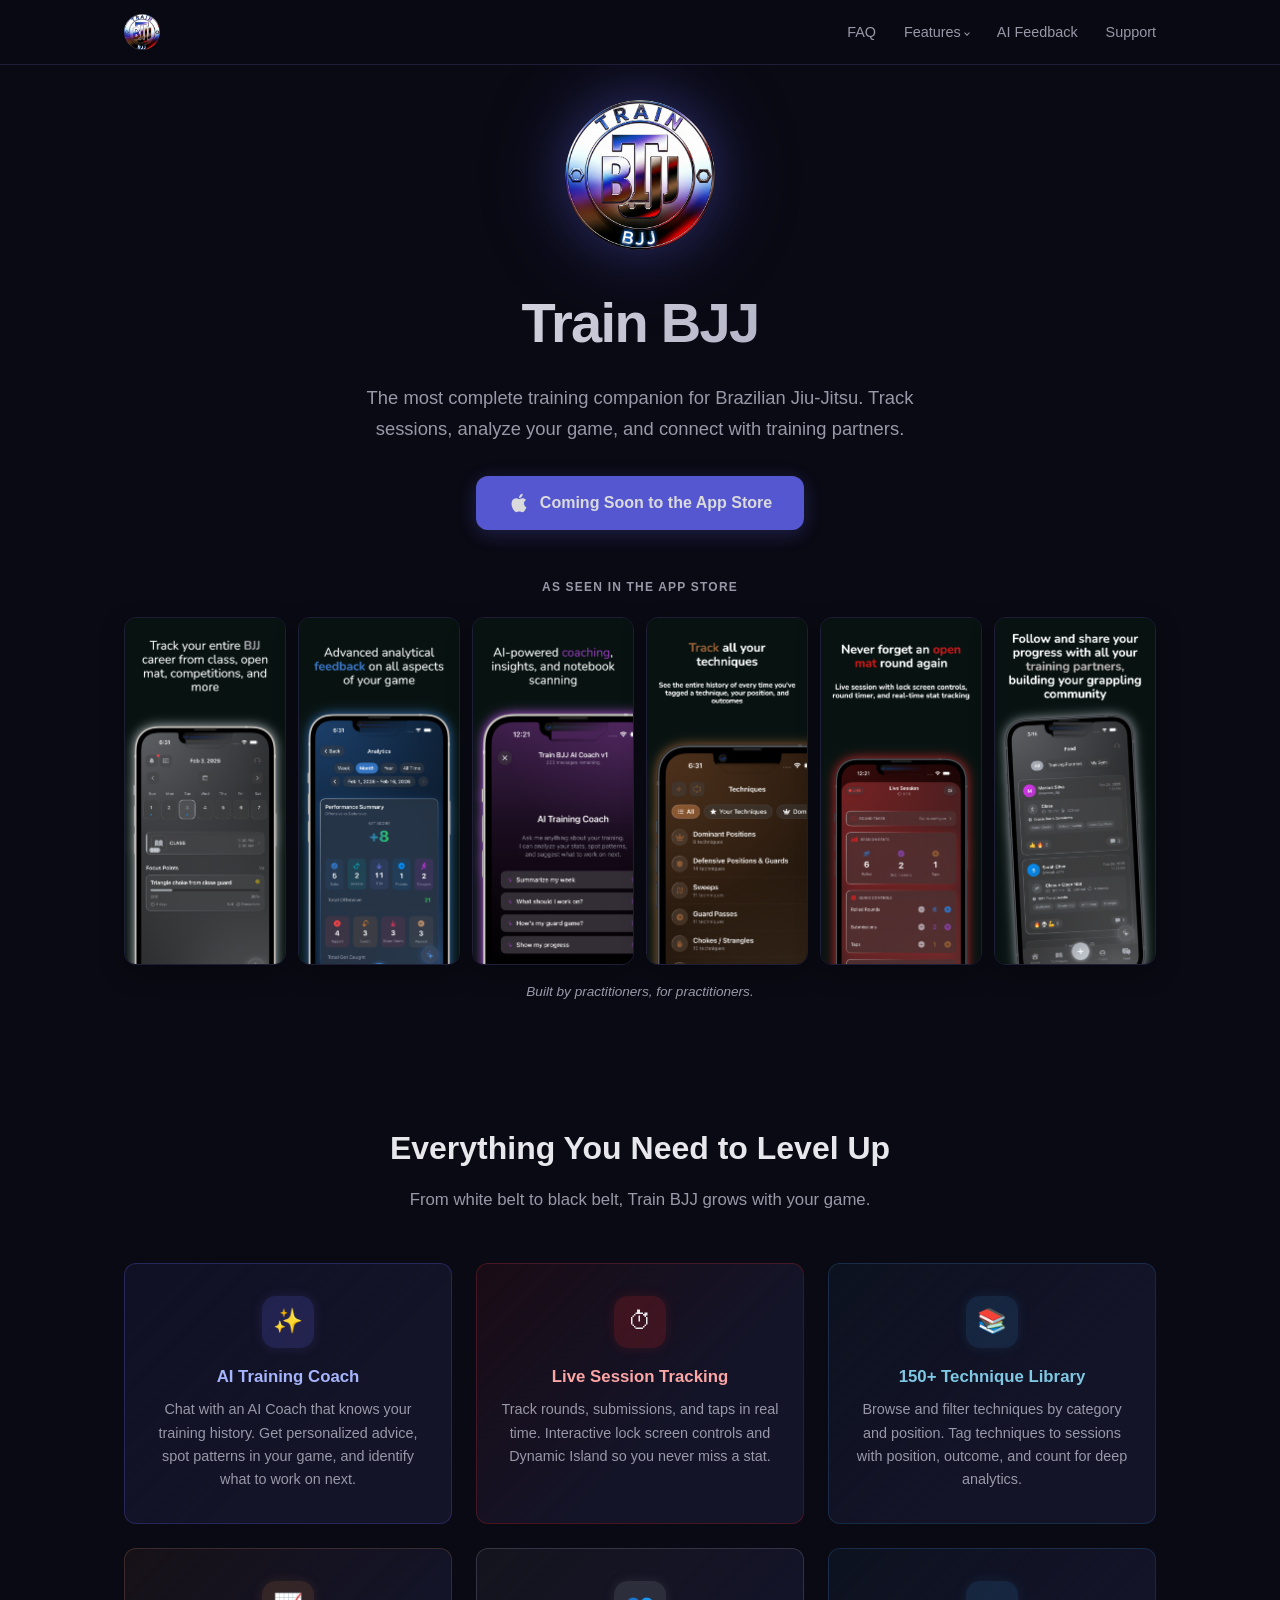
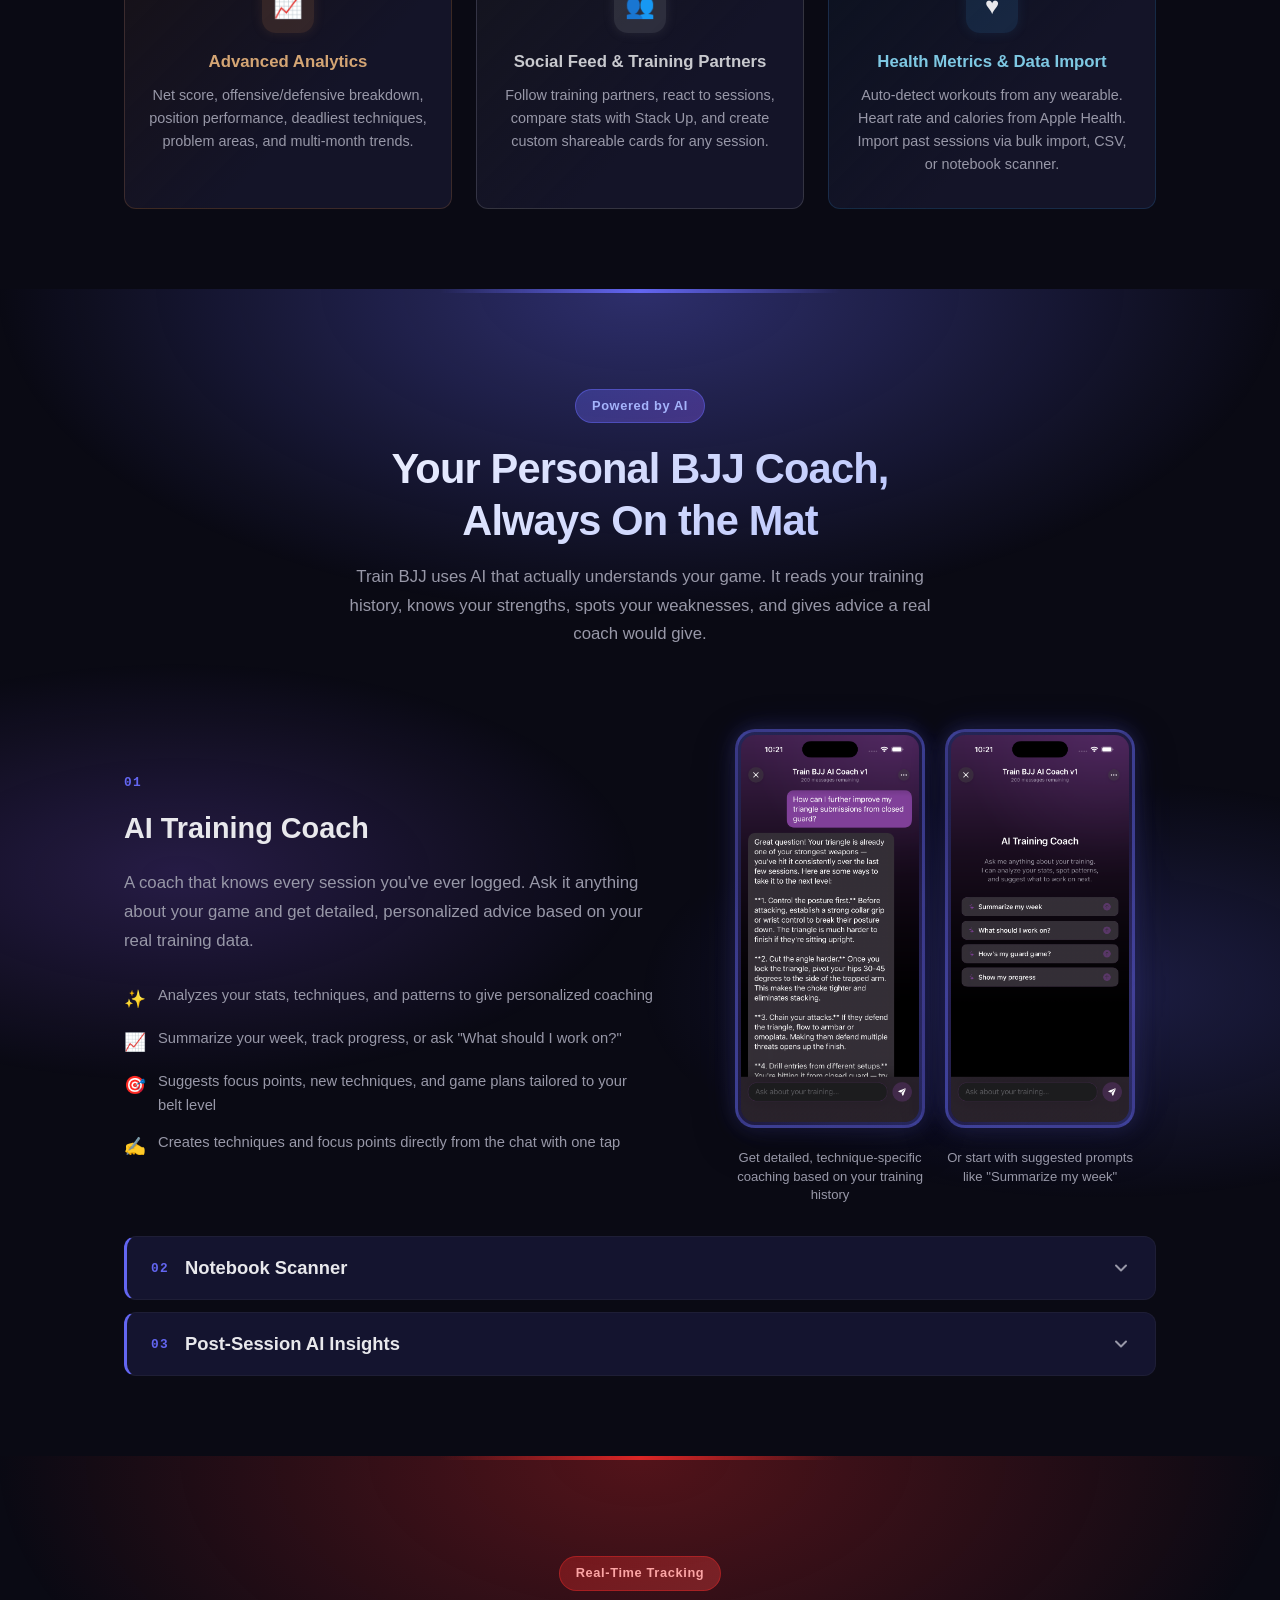
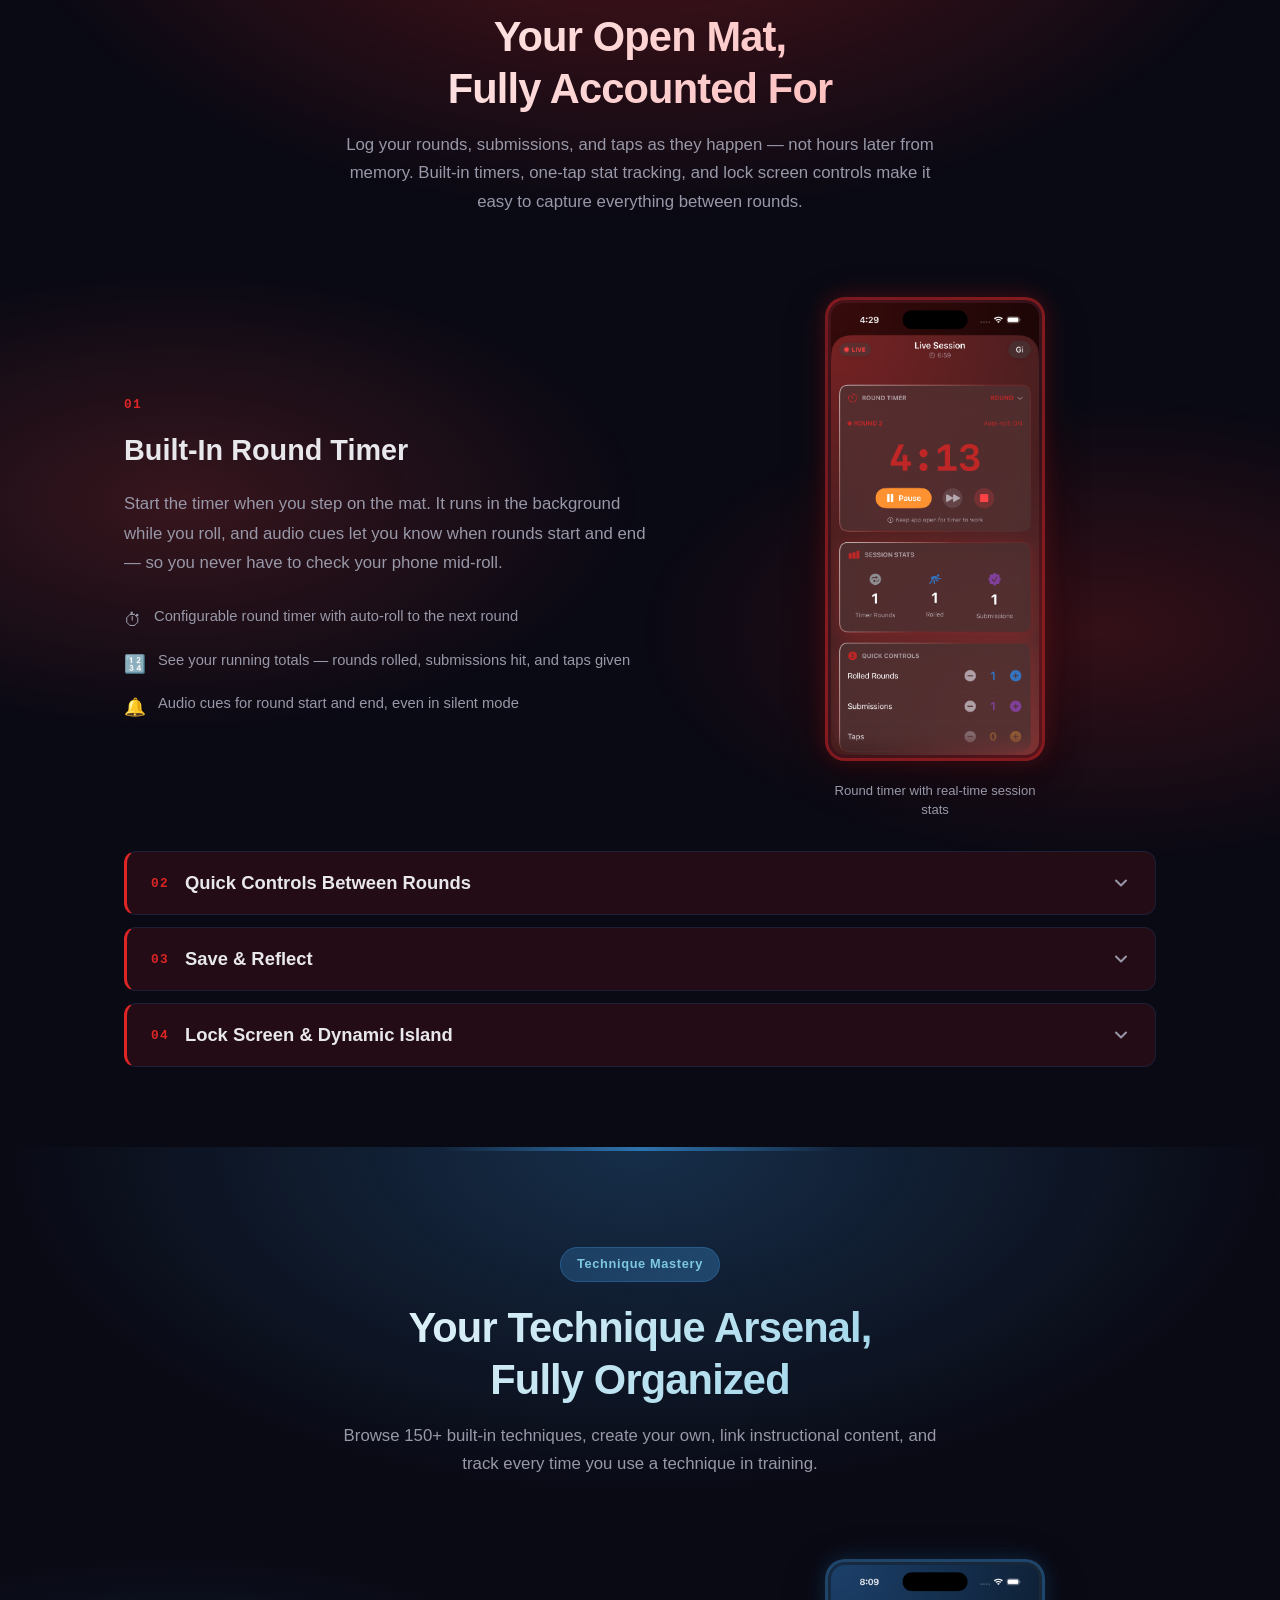
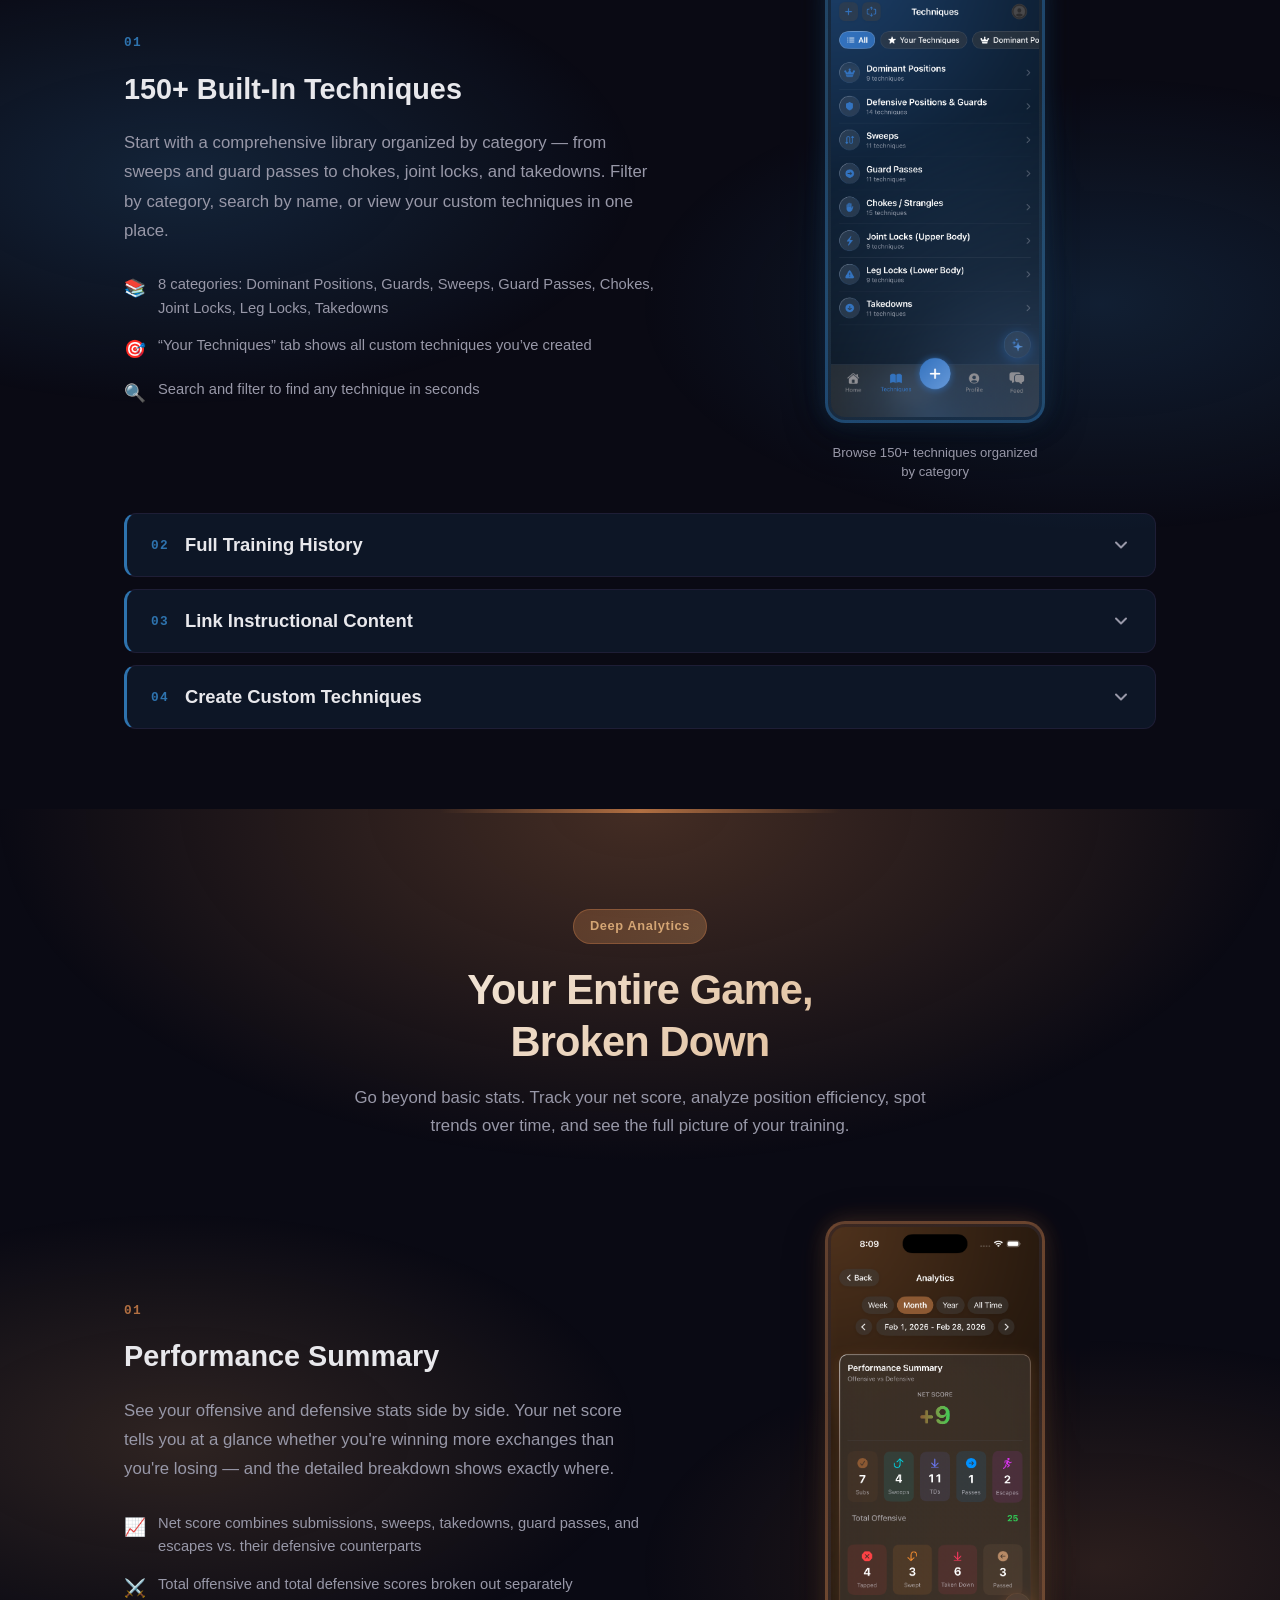
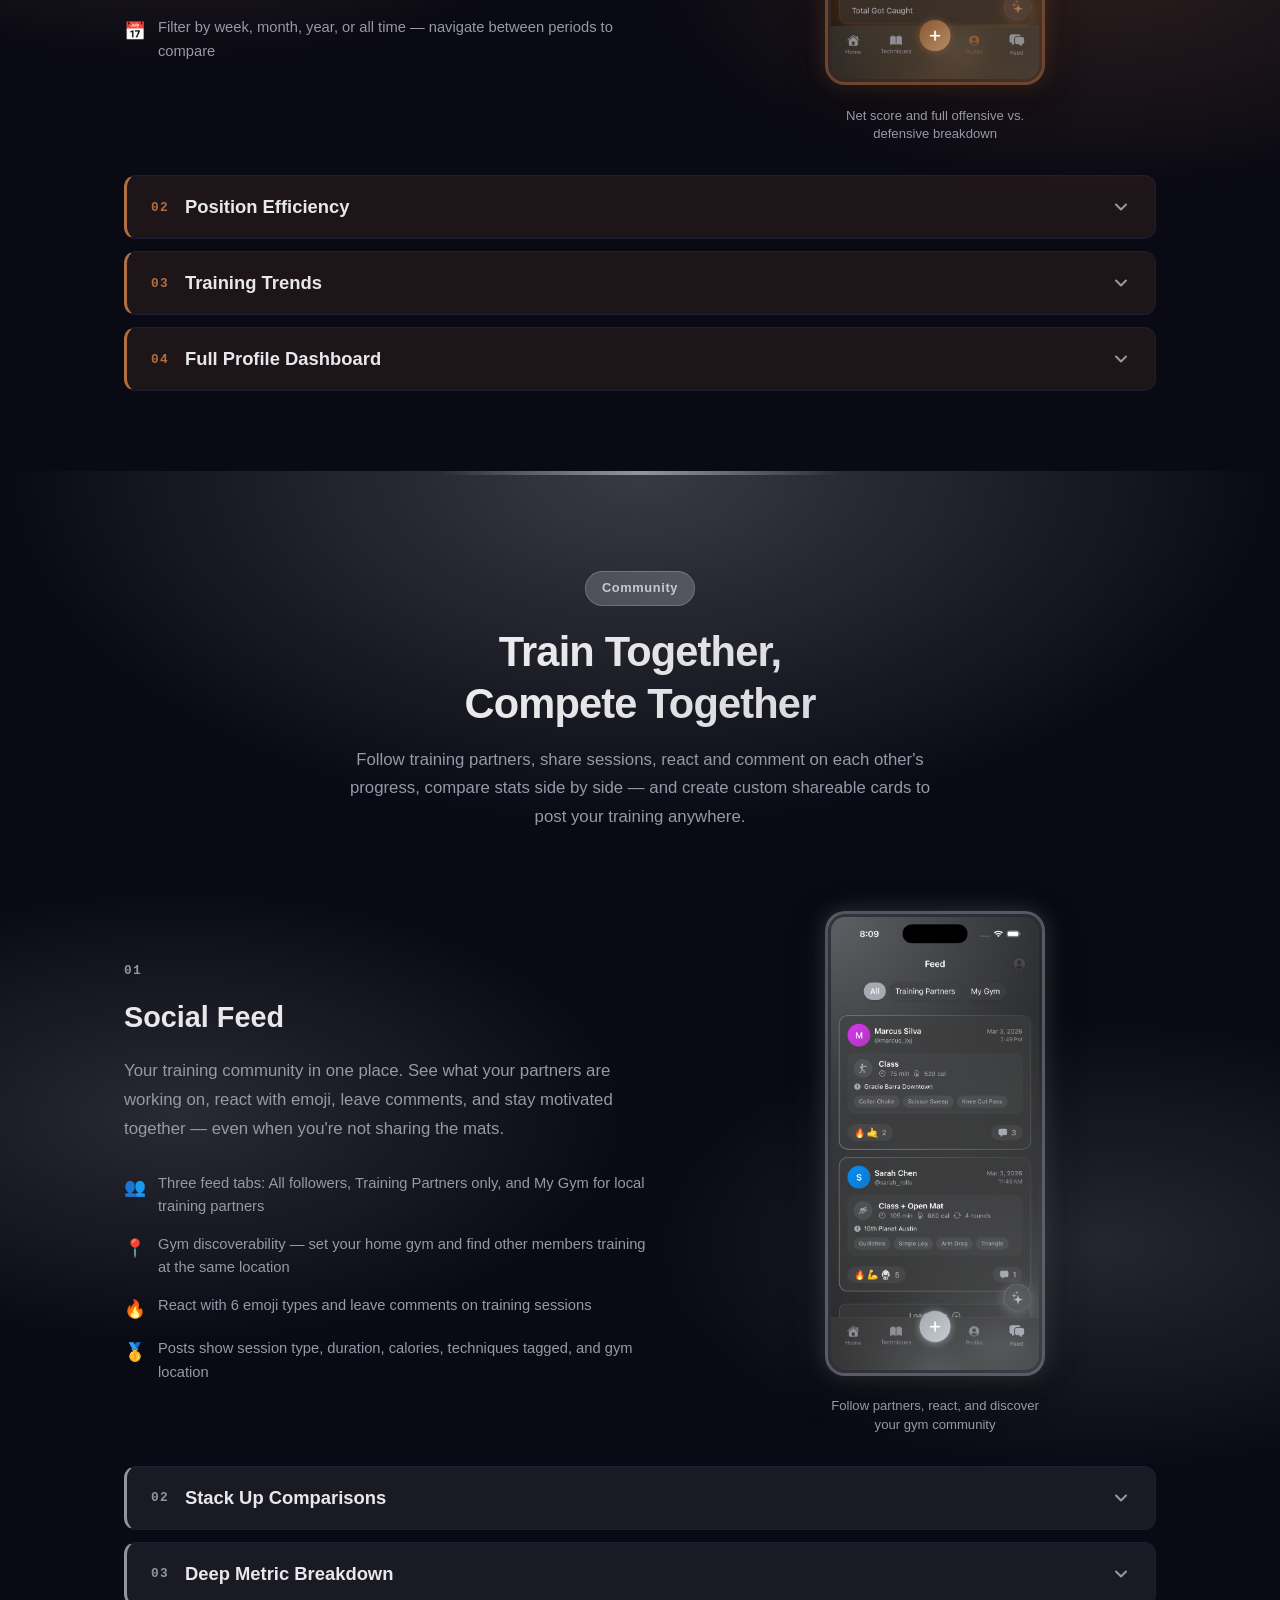
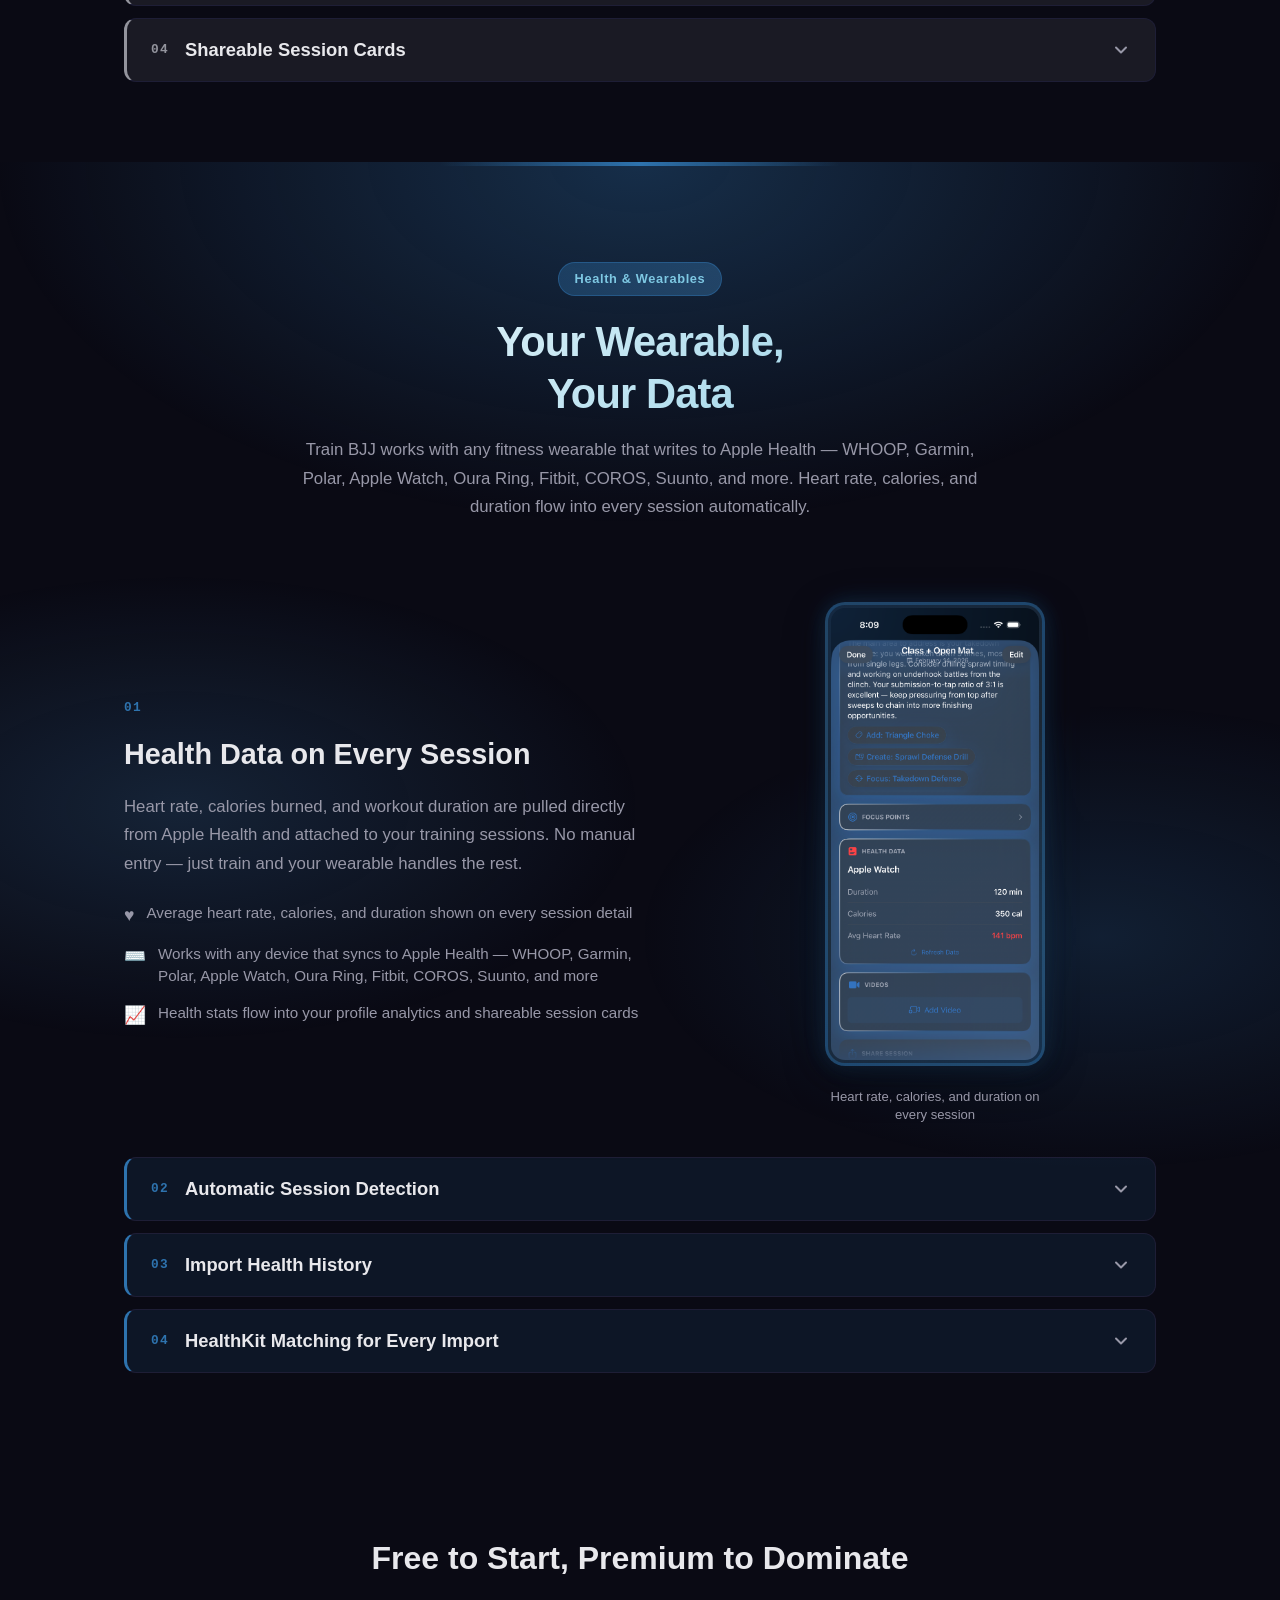
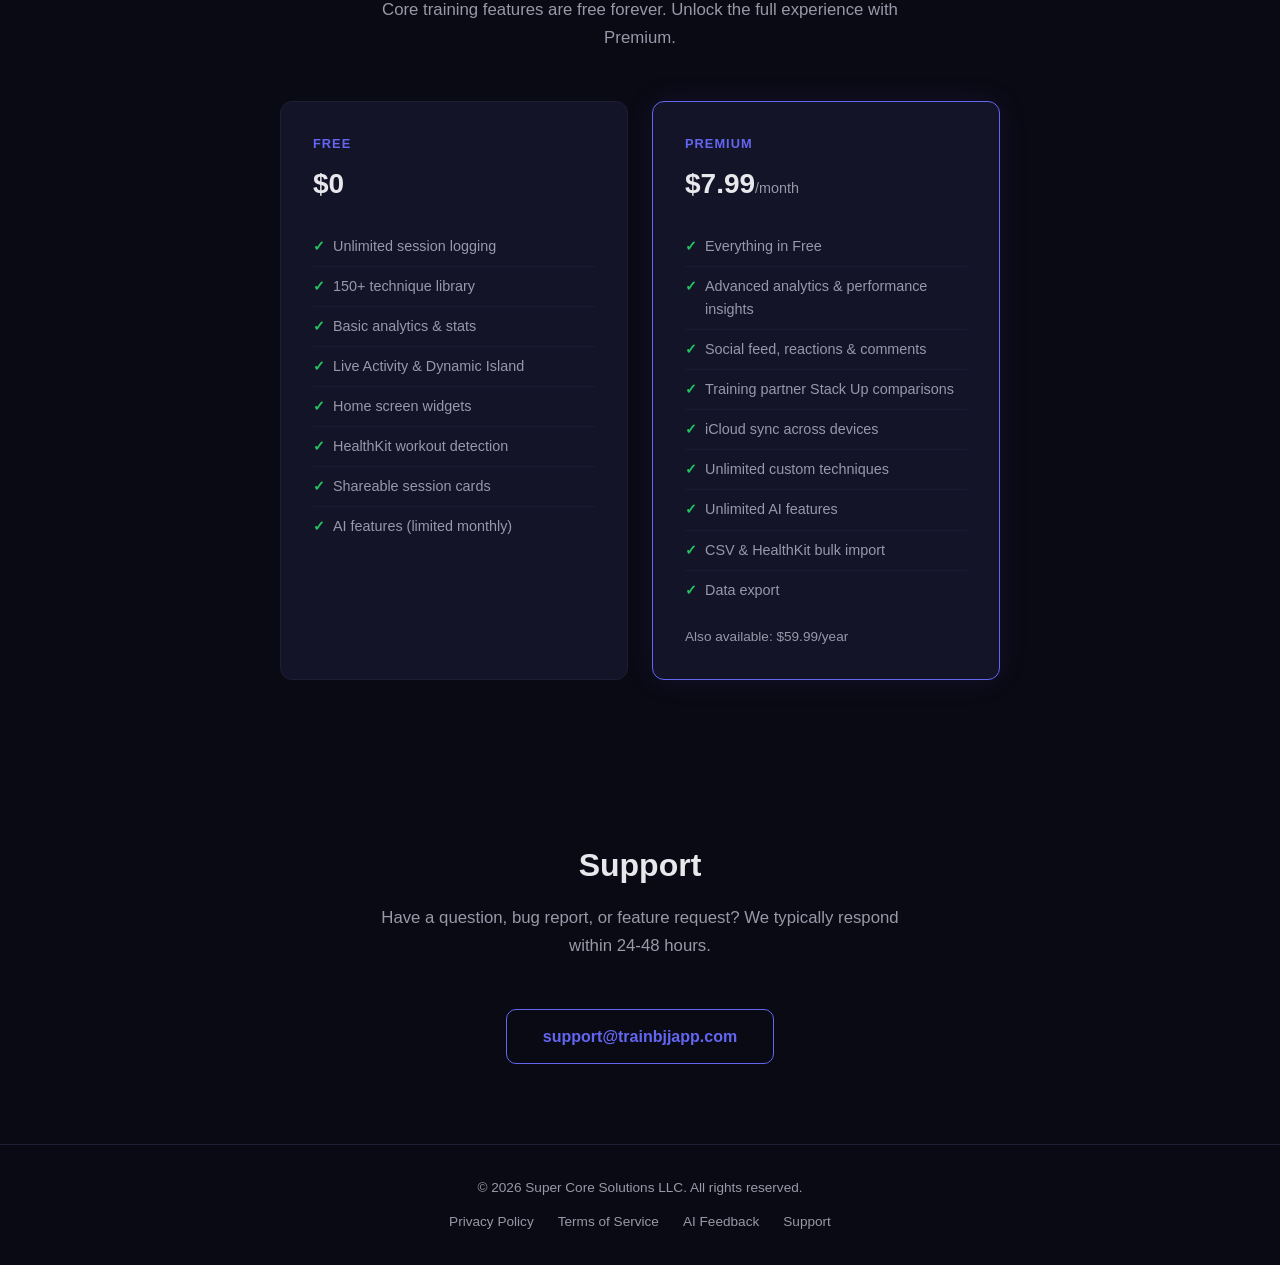
==== commit 88c7e42d: "Redesign hero section: centered layout with horizontal screenshot strip Replace the two-column hero " ====
--- a/index.html
+++ b/index.html
@@ -11,7 +11,7 @@
     <meta property="og:type" content="website">
     <link rel="icon" type="image/png" href="images/icon.png">
     <link rel="apple-touch-icon" href="images/icon.png">
-    <link rel="stylesheet" href="styles.css?v=20">
+    <link rel="stylesheet" href="styles.css?v=21">
 </head>
 <body>
 
@@ -46,28 +46,26 @@
     <!-- Hero -->
     <section class="hero">
         <div class="container">
-            <div class="hero-grid">
-                <div class="hero-content">
-                    <img src="images/logo.png" alt="Train BJJ logo" class="hero-icon">
-                    <h1>Train BJJ</h1>
-                    <p class="tagline">The most complete training companion for Brazilian Jiu-Jitsu. Track sessions, analyze your game, and connect with training partners.</p>
-                    <span class="app-store-btn app-store-btn-coming-soon">
-                        <svg viewBox="0 0 24 24" xmlns="http://www.w3.org/2000/svg"><path d="M18.71 19.5c-.83 1.24-1.71 2.45-3.05 2.47-1.34.03-1.77-.79-3.29-.79-1.53 0-2 .77-3.27.82-1.31.05-2.3-1.32-3.14-2.53C4.25 17 2.94 12.45 4.7 9.39c.87-1.52 2.43-2.48 4.12-2.51 1.28-.02 2.5.87 3.29.87.78 0 2.26-1.07 3.8-.91.65.03 2.47.26 3.64 1.98-.09.06-2.17 1.28-2.15 3.81.03 3.02 2.65 4.03 2.68 4.04-.03.07-.42 1.44-1.38 2.83M13 3.5c.73-.83 1.94-1.46 2.94-1.5.13 1.17-.34 2.35-1.04 3.19-.69.85-1.83 1.51-2.95 1.42-.15-1.15.41-2.35 1.05-3.11z"/></svg>
-                        Coming Soon to the App Store
-                    </span>
-                </div>
-                <div class="hero-screenshots">
-                    <p class="hero-screenshots-label">As Seen in the App Store</p>
-                    <div class="hero-screenshot-grid">
-                        <img src="images/01.png" alt="Track your BJJ career">
-                        <img src="images/02.png" alt="Advanced analytics">
-                        <img src="images/03.png" alt="AI-powered coaching">
-                        <img src="images/04.png" alt="Technique library">
-                        <img src="images/05.png" alt="Live session tracking">
-                        <img src="images/06.png" alt="Social feed">
-                    </div>
-                    <p class="hero-screenshots-subtitle">Built by practitioners, for practitioners.</p>
-                </div>
+            <div class="hero-content">
+                <img src="images/logo.png" alt="Train BJJ logo" class="hero-icon">
+                <h1>Train BJJ</h1>
+                <p class="tagline">The most complete training companion for Brazilian Jiu-Jitsu. Track sessions, analyze your game, and connect with training partners.</p>
+                <span class="app-store-btn app-store-btn-coming-soon">
+                    <svg viewBox="0 0 24 24" xmlns="http://www.w3.org/2000/svg"><path d="M18.71 19.5c-.83 1.24-1.71 2.45-3.05 2.47-1.34.03-1.77-.79-3.29-.79-1.53 0-2 .77-3.27.82-1.31.05-2.3-1.32-3.14-2.53C4.25 17 2.94 12.45 4.7 9.39c.87-1.52 2.43-2.48 4.12-2.51 1.28-.02 2.5.87 3.29.87.78 0 2.26-1.07 3.8-.91.65.03 2.47.26 3.64 1.98-.09.06-2.17 1.28-2.15 3.81.03 3.02 2.65 4.03 2.68 4.04-.03.07-.42 1.44-1.38 2.83M13 3.5c.73-.83 1.94-1.46 2.94-1.5.13 1.17-.34 2.35-1.04 3.19-.69.85-1.83 1.51-2.95 1.42-.15-1.15.41-2.35 1.05-3.11z"/></svg>
+                    Coming Soon to the App Store
+                </span>
+            </div>
+            <div class="hero-screenshots">
+                <p class="hero-screenshots-label">As Seen in the App Store</p>
+                <div class="hero-screenshot-grid">
+                    <img src="images/01.png" alt="Track your BJJ career">
+                    <img src="images/02.png" alt="Advanced analytics">
+                    <img src="images/03.png" alt="AI-powered coaching">
+                    <img src="images/04.png" alt="Technique library">
+                    <img src="images/05.png" alt="Live session tracking">
+                    <img src="images/06.png" alt="Social feed">
+                </div>
+                <p class="hero-screenshots-subtitle">Built by practitioners, for practitioners.</p>
             </div>
         </div>
     </section>
--- a/styles.css
+++ b/styles.css
@@ -189,24 +189,18 @@
 /* Hero */
 .hero {
     padding: 100px 0 40px;
-}
-
-.hero-grid {
-    display: grid;
-    grid-template-columns: 1fr 1.4fr;
-    gap: 48px;
-    align-items: center;
+    text-align: center;
 }
 
 .hero-content {
-    text-align: left;
+    text-align: center;
 }
 
 .hero-icon {
     width: 150px;
     height: 150px;
     border-radius: 50%;
-    margin: 0 0 28px;
+    margin: 0 auto 28px;
     display: block;
     box-shadow:
         0 0 50px var(--color-accent-glow),
@@ -215,7 +209,7 @@
 }
 
 .hero h1 {
-    font-size: 3rem;
+    font-size: 3.5rem;
     font-weight: 800;
     letter-spacing: -0.03em;
     margin-bottom: 14px;
@@ -226,14 +220,18 @@
 }
 
 .hero .tagline {
-    font-size: 1.1rem;
-    color: var(--color-text-muted);
-    max-width: 520px;
-    margin: 0 0 28px;
+    font-size: 1.15rem;
+    color: var(--color-text-muted);
+    max-width: 600px;
+    margin: 0 auto 32px;
     line-height: 1.7;
 }
 
 /* Hero Screenshots Grid */
+.hero-screenshots {
+    margin-top: 48px;
+}
+
 .hero-screenshots-label {
     text-align: center;
     font-size: 0.75rem;
@@ -241,13 +239,13 @@
     text-transform: uppercase;
     letter-spacing: 0.1em;
     color: var(--color-text-muted);
-    margin-bottom: 16px;
+    margin-bottom: 20px;
 }
 
 .hero-screenshot-grid {
     display: grid;
-    grid-template-columns: repeat(3, 1fr);
-    gap: 10px;
+    grid-template-columns: repeat(6, 1fr);
+    gap: 12px;
 }
 
 .hero-screenshot-grid img {
@@ -2701,33 +2699,25 @@
         padding: 100px 0 32px;
     }
 
-    .hero-grid {
-        grid-template-columns: 1fr;
-        gap: 32px;
-        text-align: center;
-    }
-
-    .hero-content {
-        text-align: center;
-    }
-
     .hero-content .hero-icon {
         width: 130px;
         height: 130px;
-        margin: 0 auto 20px;
     }
 
     .hero h1 {
-        font-size: 2.2rem;
+        font-size: 2.4rem;
     }
 
     .hero .tagline {
         font-size: 1.05rem;
-        margin: 0 auto 28px;
-        max-width: 520px;
+    }
+
+    .hero-screenshots {
+        margin-top: 36px;
     }
 
     .hero-screenshot-grid {
+        grid-template-columns: repeat(3, 1fr);
         gap: 8px;
     }
 
@@ -3001,16 +2991,21 @@
         padding: 88px 0 24px;
     }
 
-    .hero-grid {
-        gap: 24px;
+    .hero-content .hero-icon {
+        width: 110px;
+        height: 110px;
     }
 
     .hero h1 {
-        font-size: 1.85rem;
+        font-size: 2rem;
     }
 
     .hero .tagline {
         font-size: 0.95rem;
+    }
+
+    .hero-screenshots {
+        margin-top: 28px;
     }
 
     .hero-screenshot-grid {
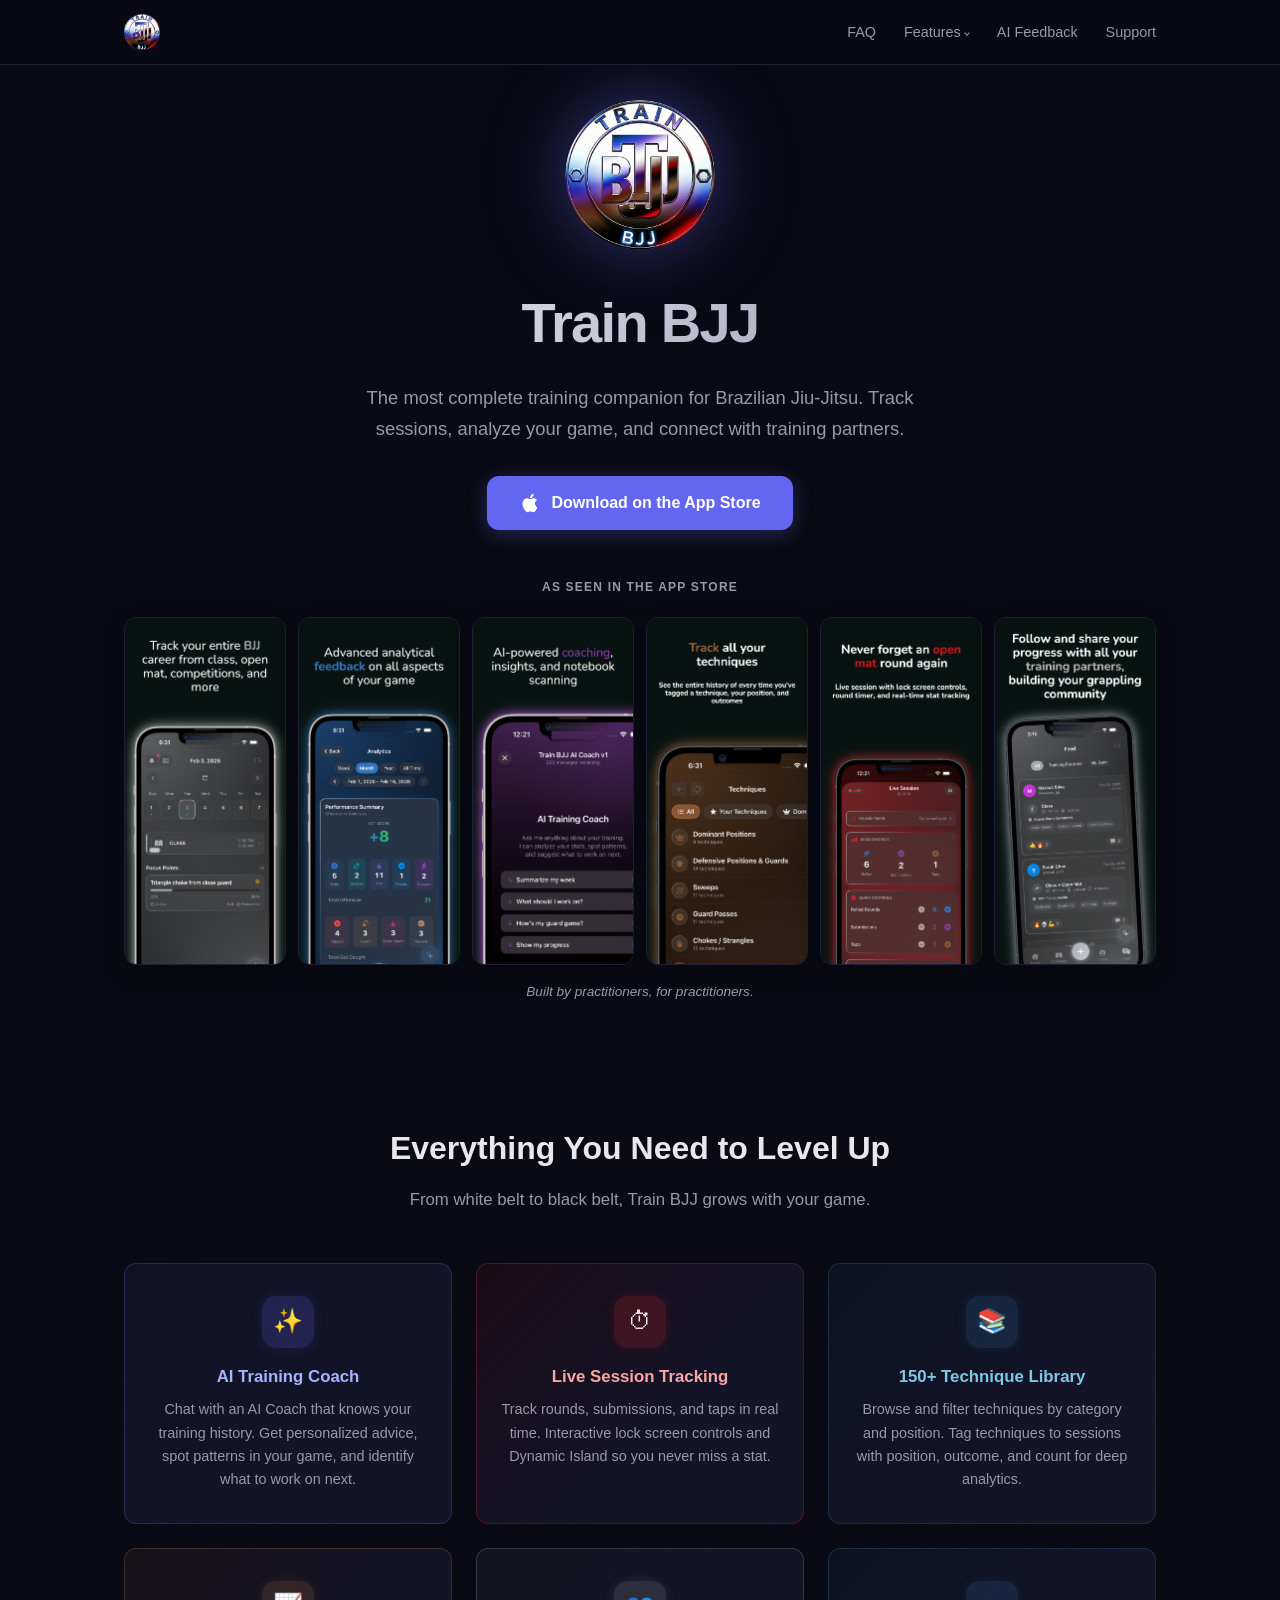
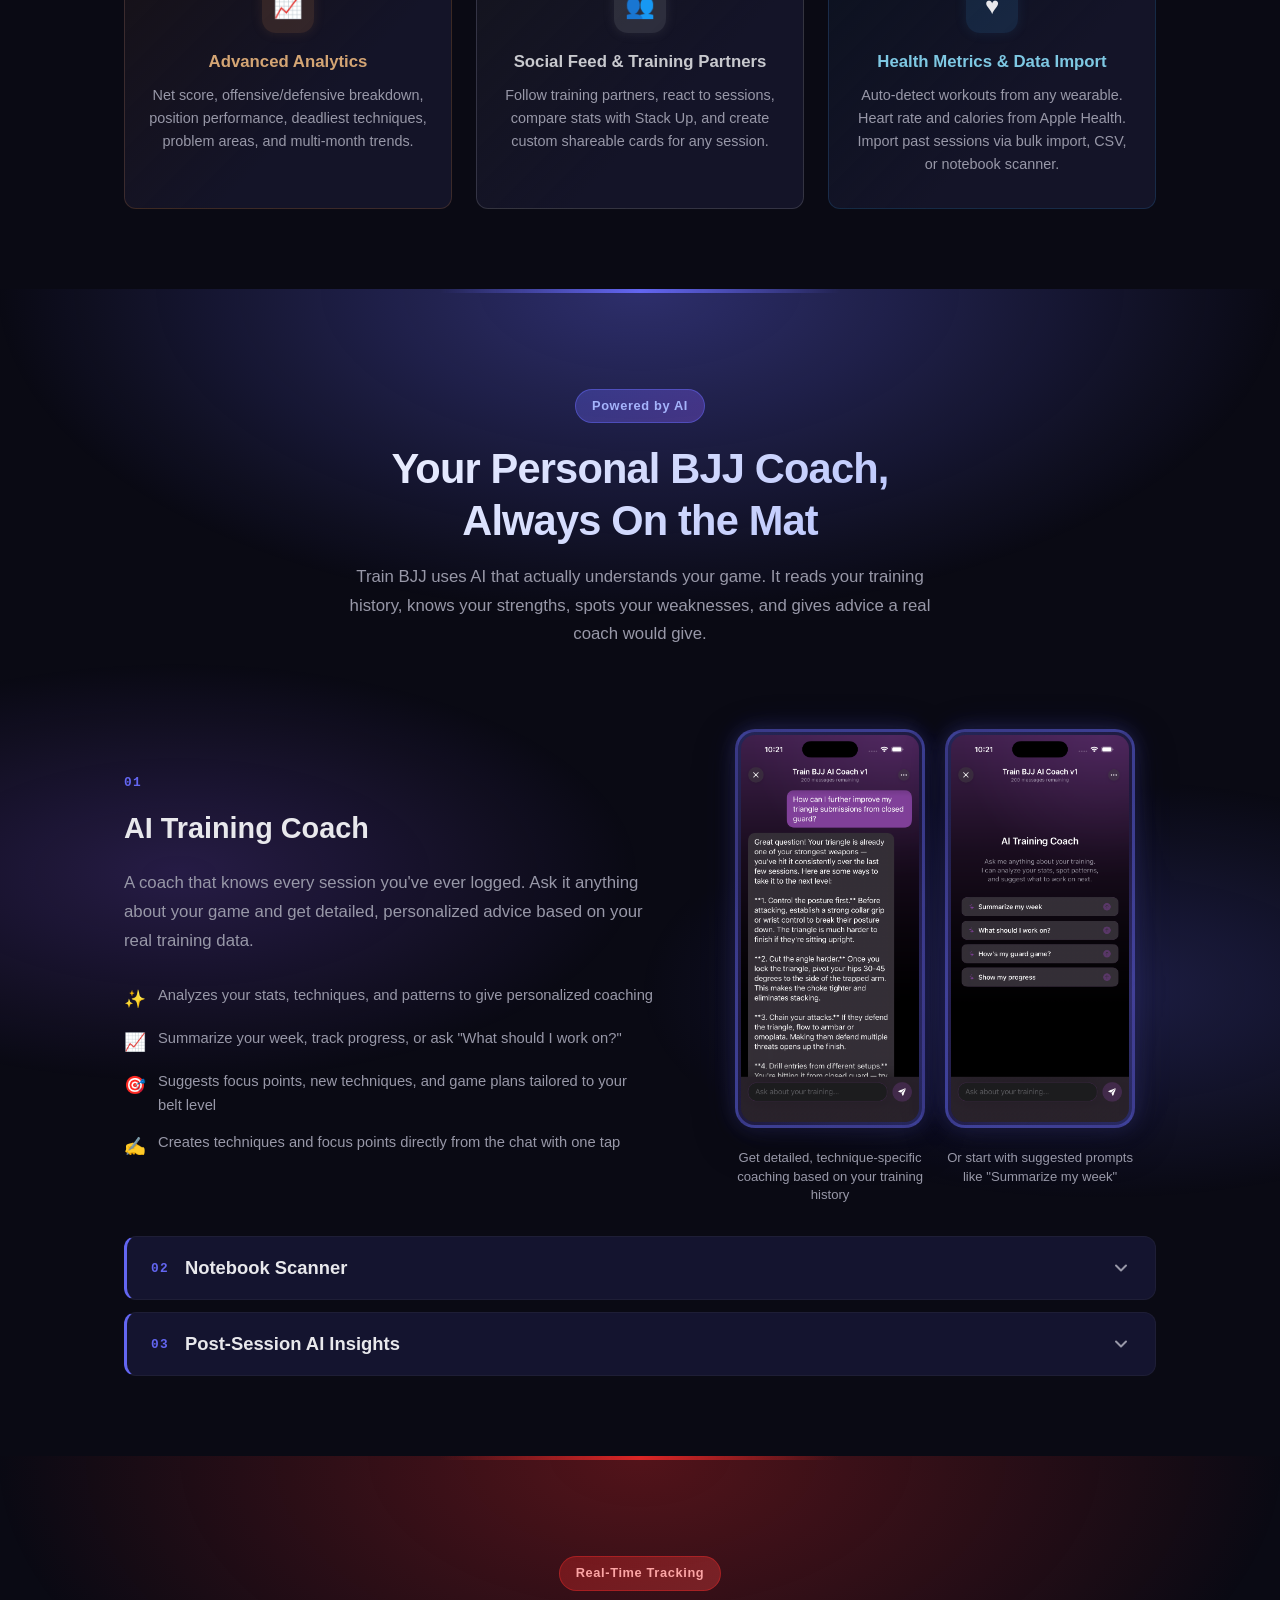
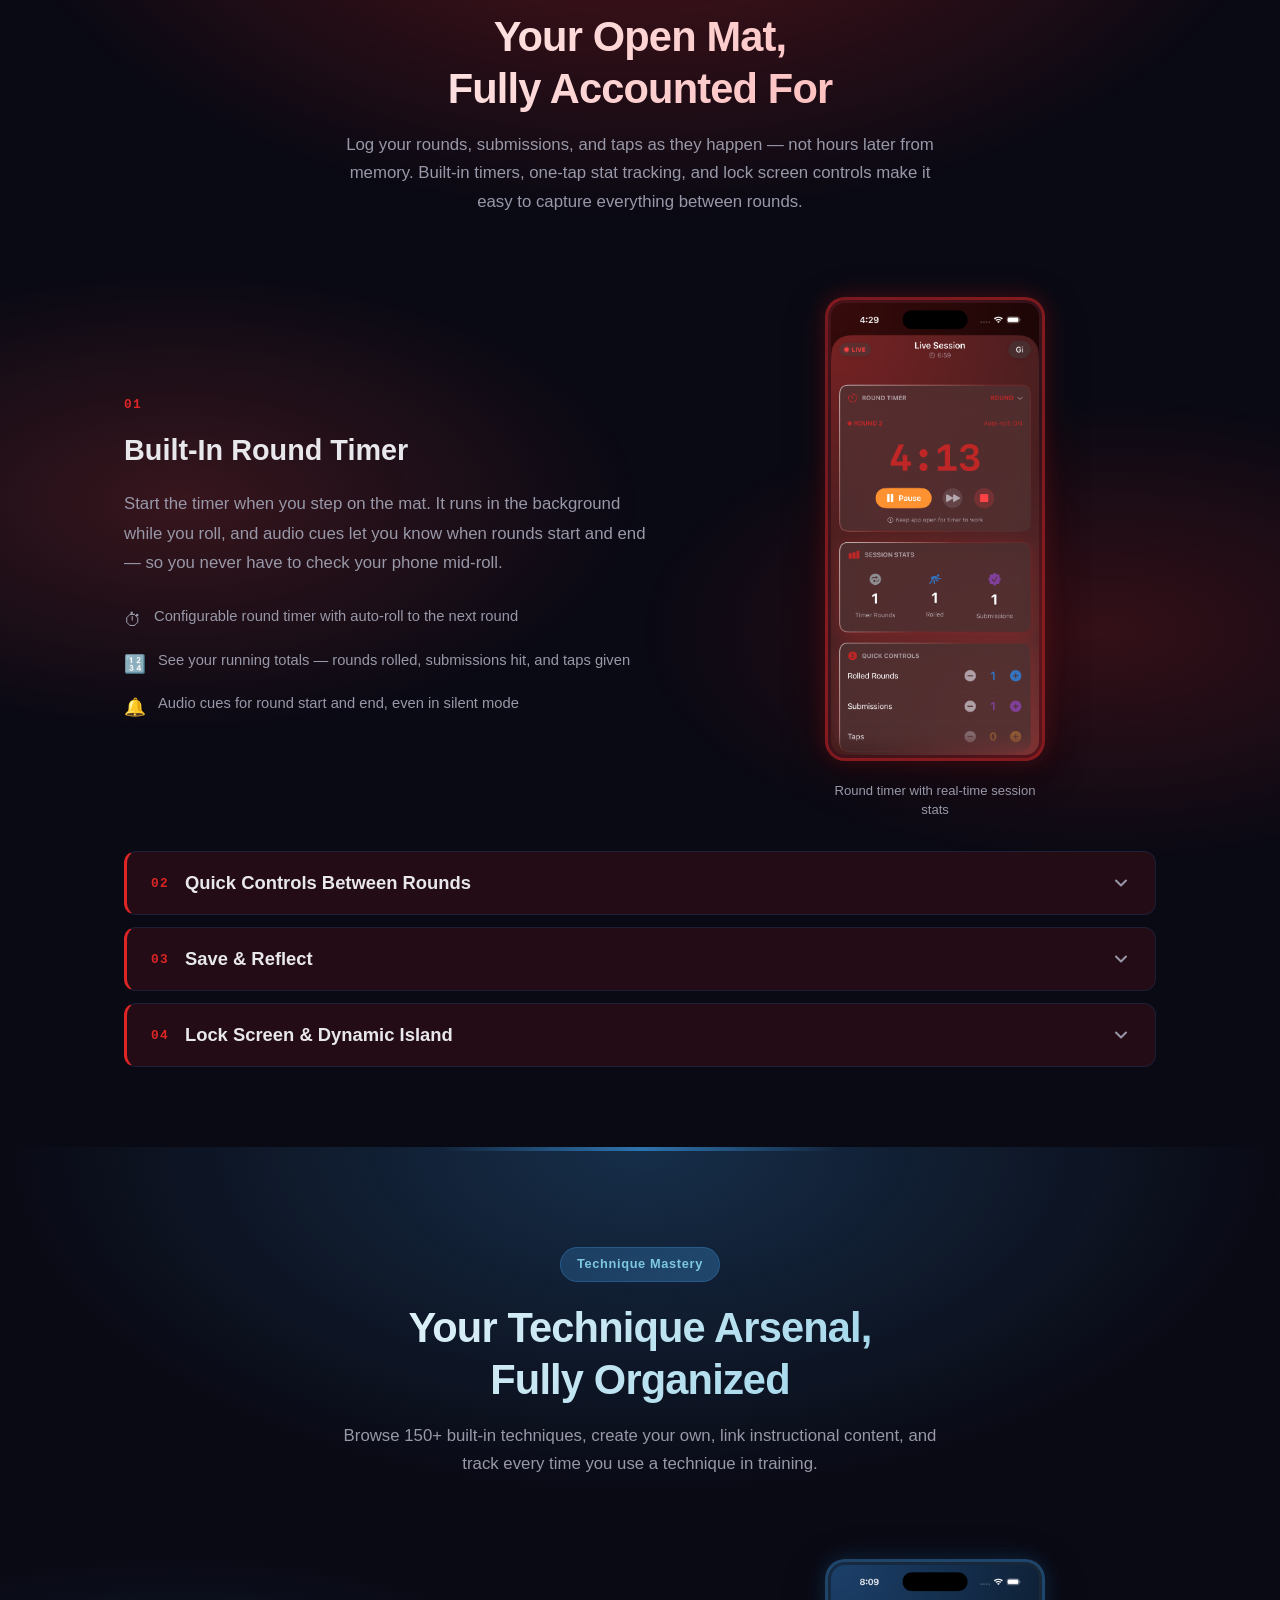
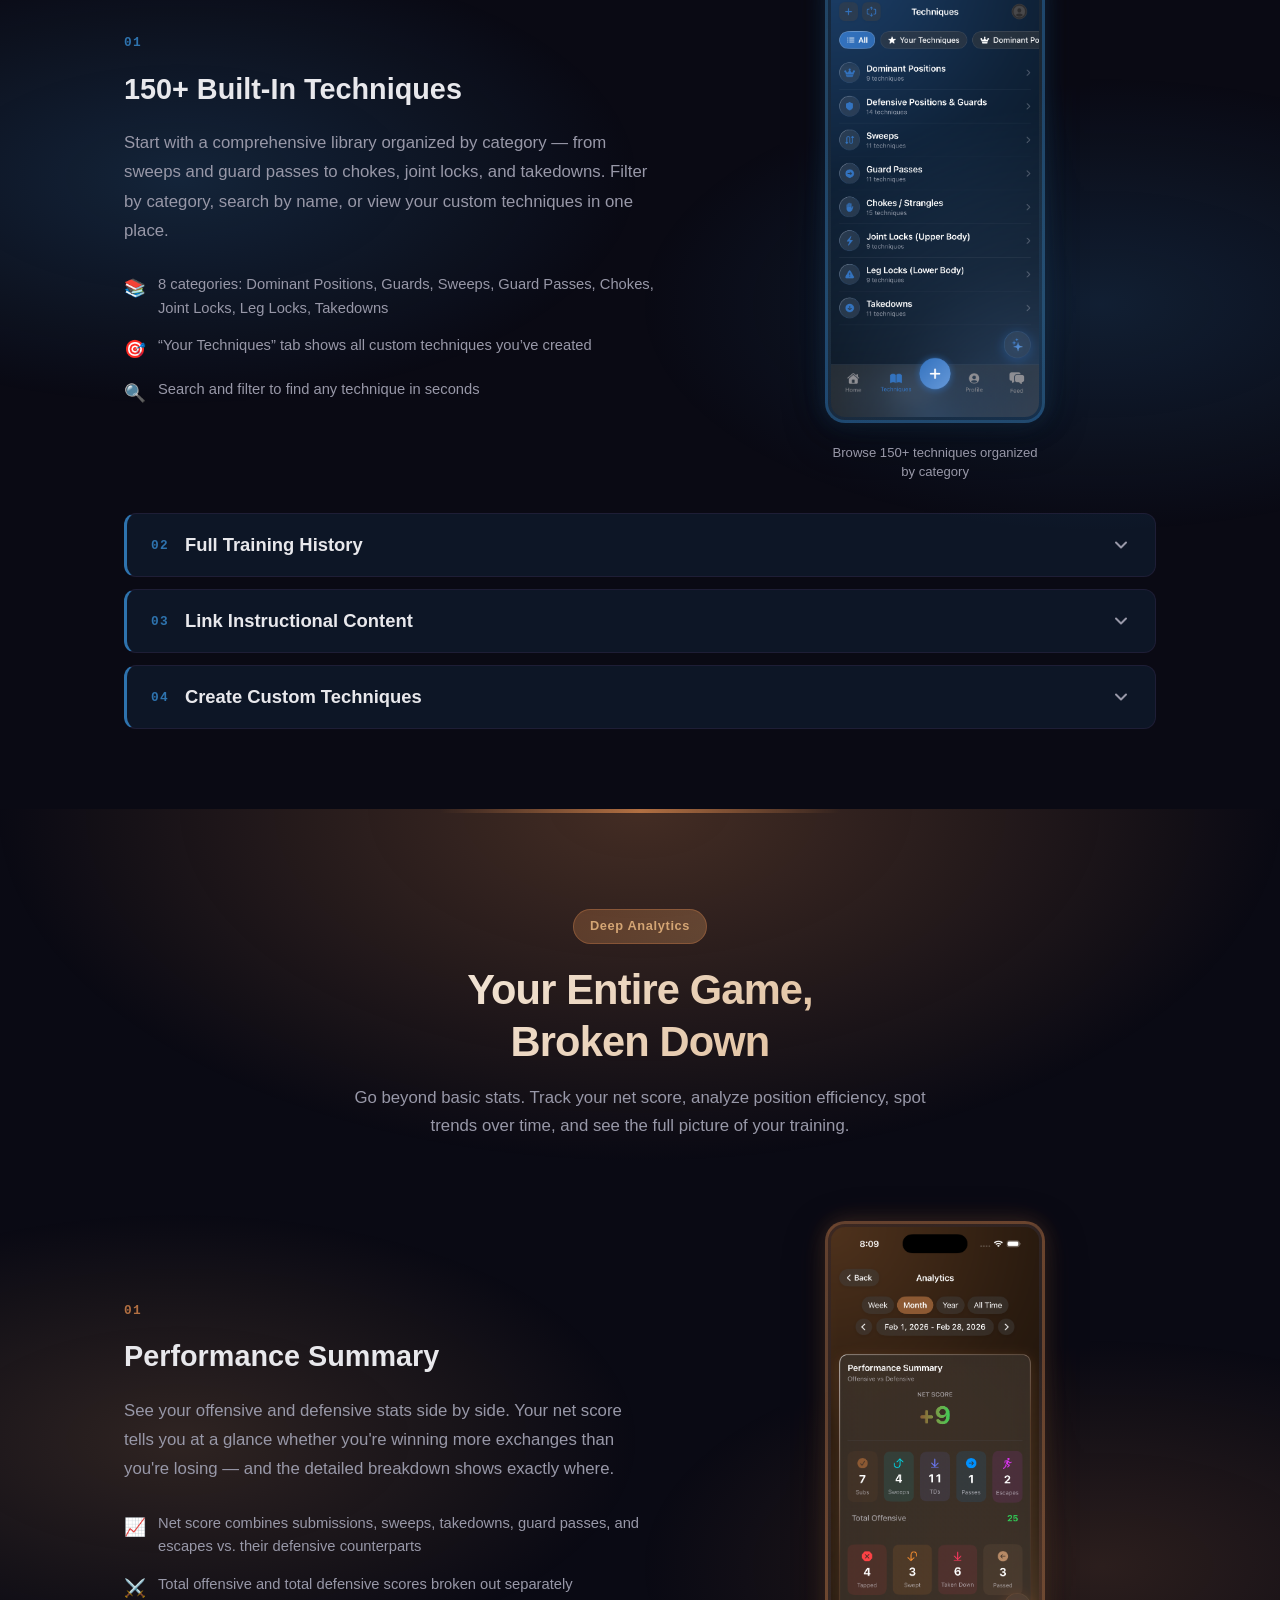
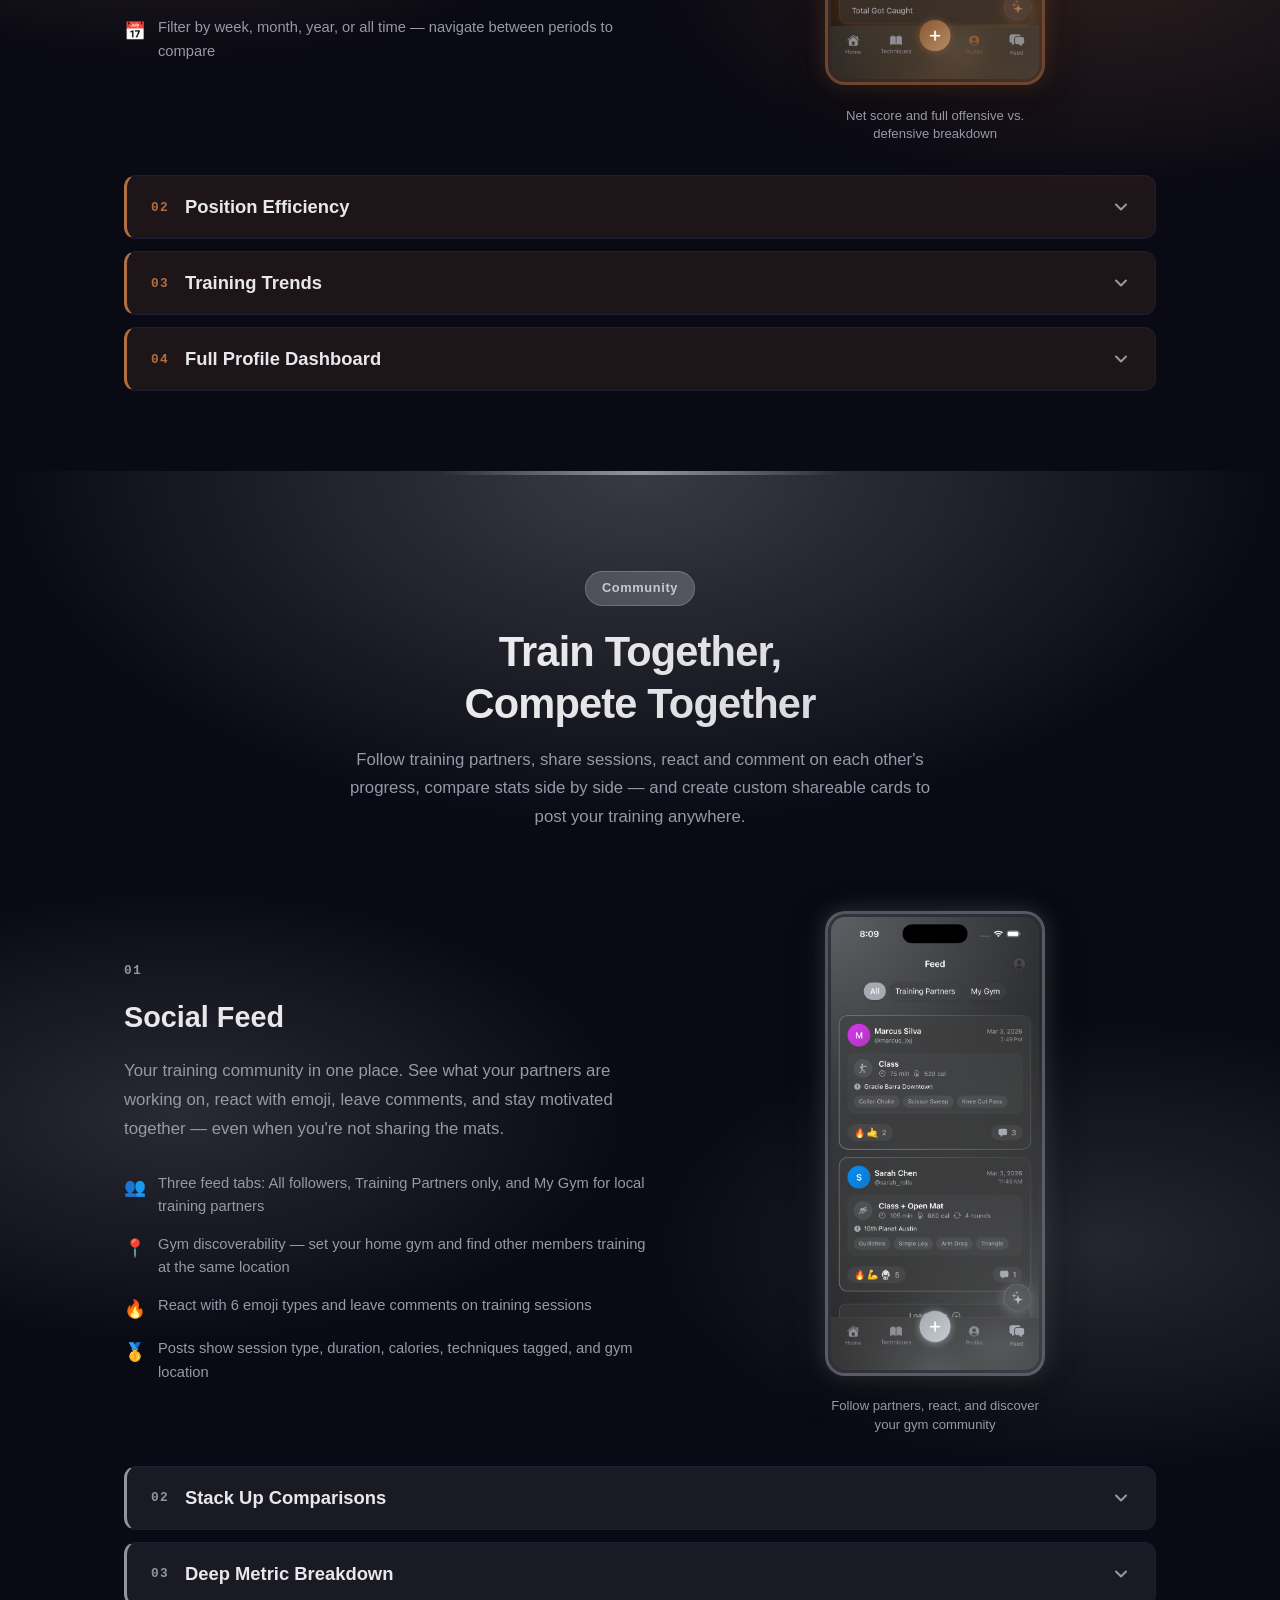
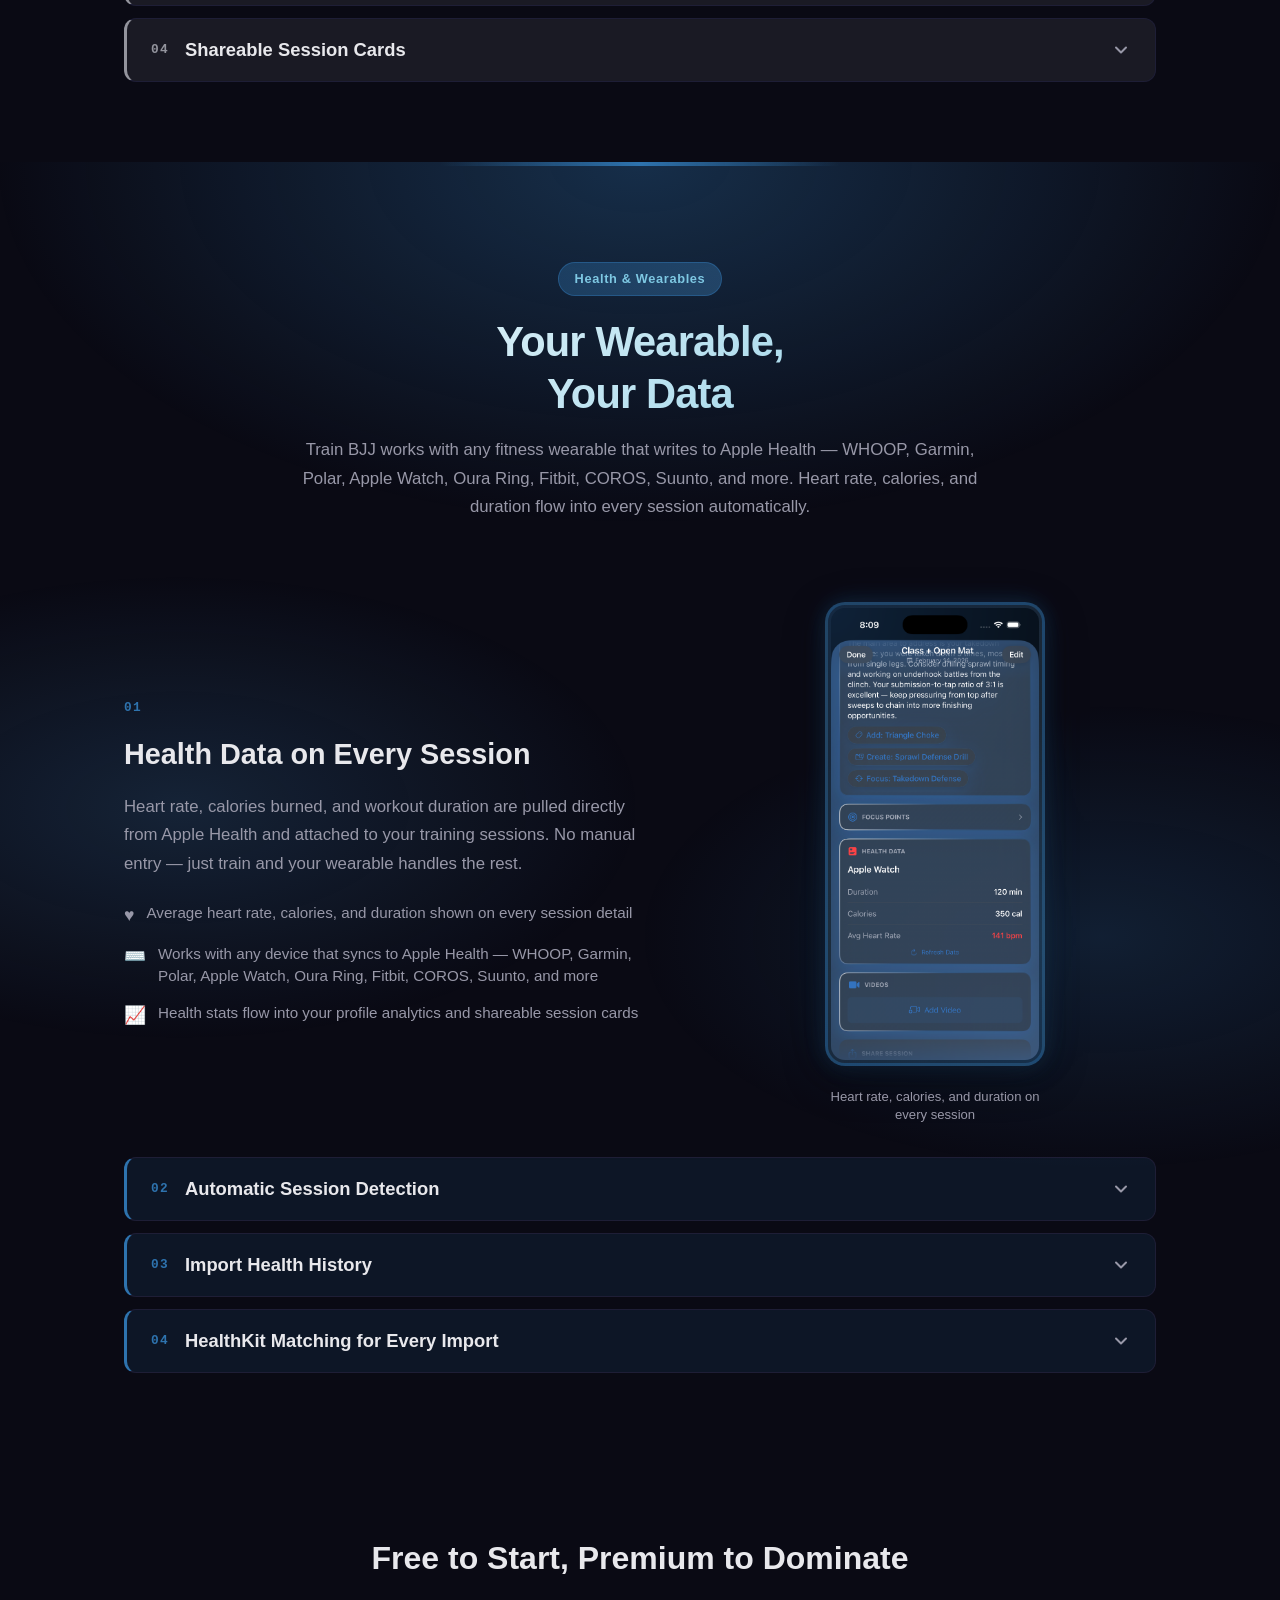
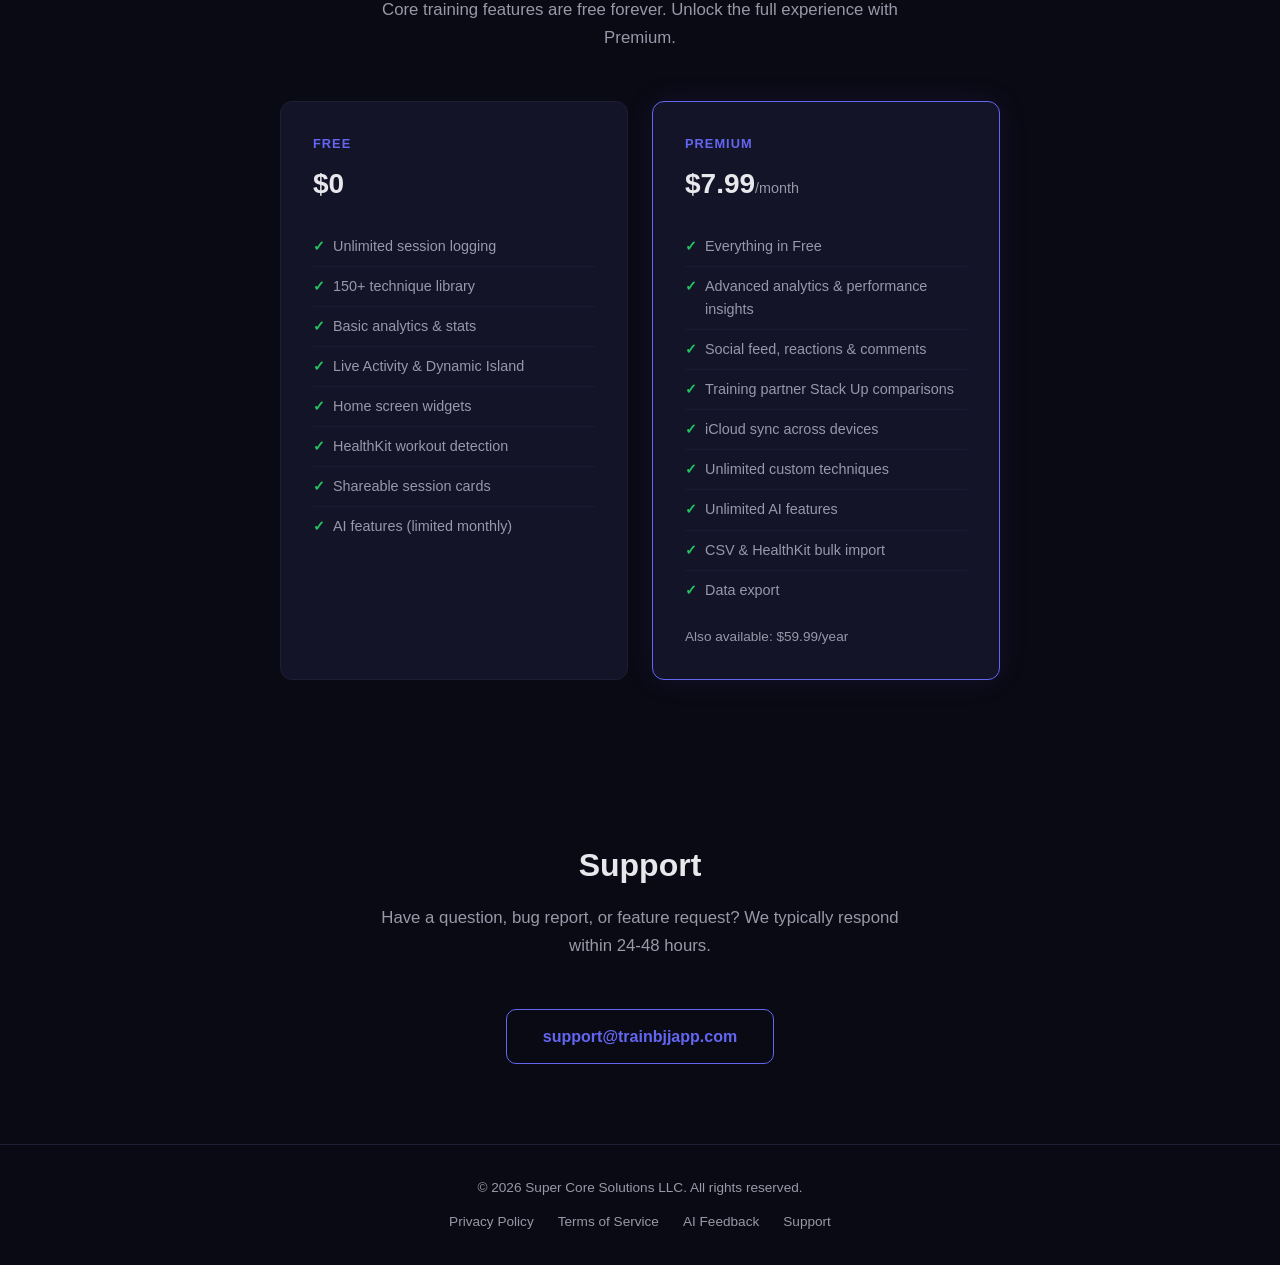
==== commit ee8f9beb: "Make App Store download button live - Change "Coming Soon" span to live App Store link - Point to ht" ====
--- a/index.html
+++ b/index.html
@@ -1,6 +1,14 @@
 <!DOCTYPE html>
 <html lang="en">
 <head>
+    <!-- Google Analytics -->
+    <script async src="https://www.googletagmanager.com/gtag/js?id=G-JZQ7VKJR93"></script>
+    <script>
+      window.dataLayer = window.dataLayer || [];
+      function gtag(){dataLayer.push(arguments);}
+      gtag('js', new Date());
+      gtag('config', 'G-JZQ7VKJR93');
+    </script>
     <meta charset="UTF-8">
     <meta name="viewport" content="width=device-width, initial-scale=1.0">
     <title>Train BJJ — The Complete Jiujitsu Training Companion</title>
@@ -11,7 +19,7 @@
     <meta property="og:type" content="website">
     <link rel="icon" type="image/png" href="images/icon.png">
     <link rel="apple-touch-icon" href="images/icon.png">
-    <link rel="stylesheet" href="styles.css?v=21">
+    <link rel="stylesheet" href="styles.css?v=24">
 </head>
 <body>
 
@@ -50,10 +58,10 @@
                 <img src="images/logo.png" alt="Train BJJ logo" class="hero-icon">
                 <h1>Train BJJ</h1>
                 <p class="tagline">The most complete training companion for Brazilian Jiu-Jitsu. Track sessions, analyze your game, and connect with training partners.</p>
-                <span class="app-store-btn app-store-btn-coming-soon">
+                <a href="https://apps.apple.com/us/app/train-bjj-jiujitsu-tracker/id6755694189" class="app-store-btn" target="_blank" rel="noopener noreferrer">
                     <svg viewBox="0 0 24 24" xmlns="http://www.w3.org/2000/svg"><path d="M18.71 19.5c-.83 1.24-1.71 2.45-3.05 2.47-1.34.03-1.77-.79-3.29-.79-1.53 0-2 .77-3.27.82-1.31.05-2.3-1.32-3.14-2.53C4.25 17 2.94 12.45 4.7 9.39c.87-1.52 2.43-2.48 4.12-2.51 1.28-.02 2.5.87 3.29.87.78 0 2.26-1.07 3.8-.91.65.03 2.47.26 3.64 1.98-.09.06-2.17 1.28-2.15 3.81.03 3.02 2.65 4.03 2.68 4.04-.03.07-.42 1.44-1.38 2.83M13 3.5c.73-.83 1.94-1.46 2.94-1.5.13 1.17-.34 2.35-1.04 3.19-.69.85-1.83 1.51-2.95 1.42-.15-1.15.41-2.35 1.05-3.11z"/></svg>
-                    Coming Soon to the App Store
-                </span>
+                    Download on the App Store
+                </a>
             </div>
             <div class="hero-screenshots">
                 <p class="hero-screenshots-label">As Seen in the App Store</p>
@@ -941,6 +949,6 @@
         </div>
     </footer>
 
-    <script src="script.js?v=1"></script>
+    <script src="script.js?v=2"></script>
 </body>
 </html>
--- a/styles.css
+++ b/styles.css
@@ -158,6 +158,12 @@
     visibility: visible;
 }
 
+/* JS adds this class after a dropdown link is clicked to override sticky :hover on mobile */
+.nav-dropdown.dropdown-closed .nav-dropdown-menu {
+    opacity: 0 !important;
+    visibility: hidden !important;
+}
+
 /* Invisible bridge so hover doesn't break when moving to dropdown */
 .nav-dropdown-menu::before {
     content: '';
@@ -281,6 +287,7 @@
     border-radius: 12px;
     font-weight: 700;
     font-size: 1rem;
+    text-decoration: none;
     transition: background-color 0.2s, transform 0.2s;
     box-shadow: 0 4px 20px var(--color-accent-glow);
 }
@@ -2015,39 +2022,124 @@
 }
 
 /* AI Feedback Page */
+
+.ai-fb-header {
+    padding: 120px 0 48px;
+    text-align: center;
+    position: relative;
+    overflow: hidden;
+}
+
+.ai-fb-header::before {
+    content: '';
+    position: absolute;
+    top: 0;
+    left: 0;
+    right: 0;
+    bottom: 0;
+    background:
+        radial-gradient(ellipse 60% 50% at 50% 0%, rgba(99, 102, 241, 0.15), transparent),
+        radial-gradient(circle at 80% 20%, rgba(139, 92, 246, 0.08), transparent);
+    pointer-events: none;
+}
+
+.ai-fb-badge {
+    display: inline-block;
+    padding: 6px 16px;
+    font-size: 0.75rem;
+    font-weight: 700;
+    text-transform: uppercase;
+    letter-spacing: 0.08em;
+    color: #a5b4fc;
+    background: rgba(99, 102, 241, 0.2);
+    border: 1px solid rgba(99, 102, 241, 0.3);
+    border-radius: 20px;
+    margin-bottom: 20px;
+}
+
+.ai-fb-header h1 {
+    font-size: 2.5rem;
+    font-weight: 700;
+    margin-bottom: 12px;
+    background: linear-gradient(135deg, #ffffff, #a5b4fc);
+    -webkit-background-clip: text;
+    -webkit-text-fill-color: transparent;
+    background-clip: text;
+}
+
+.ai-fb-subtitle {
+    color: var(--color-text-muted);
+    font-size: 1.05rem;
+    max-width: 620px;
+    margin: 0 auto;
+    line-height: 1.7;
+}
+
+.ai-fb-section {
+    padding: 48px 0;
+    position: relative;
+    z-index: 1;
+}
+
+.ai-fb-section-title {
+    text-align: center;
+    font-size: 1.5rem;
+    font-weight: 700;
+    margin-bottom: 12px;
+    color: var(--color-text);
+}
+
+.ai-fb-section-subtitle {
+    text-align: center;
+    color: var(--color-text-muted);
+    font-size: 0.95rem;
+    margin-bottom: 32px;
+}
+
 .steps-grid {
     display: grid;
     grid-template-columns: repeat(3, 1fr);
     gap: 24px;
-    margin-bottom: 60px;
+    margin-top: 32px;
 }
 
 .step-card {
     text-align: center;
-    padding: 32px 20px;
+    padding: 36px 24px;
     background: var(--color-bg-card);
-    border: 1px solid var(--color-border);
+    border: 1px solid rgba(99, 102, 241, 0.2);
     border-radius: var(--radius);
+    transition: transform 0.3s, box-shadow 0.3s, border-color 0.3s;
+}
+
+.step-card:hover {
+    transform: translateY(-4px);
+    border-color: rgba(99, 102, 241, 0.4);
+    box-shadow:
+        0 12px 36px rgba(0, 0, 0, 0.3),
+        0 0 20px rgba(99, 102, 241, 0.15);
 }
 
 .step-number {
-    width: 40px;
-    height: 40px;
+    width: 48px;
+    height: 48px;
     border-radius: 50%;
-    background: var(--color-accent);
+    background: linear-gradient(135deg, var(--color-accent), #8b5cf6);
     color: #fff;
     font-weight: 700;
-    font-size: 1.1rem;
+    font-size: 1.2rem;
     display: flex;
     align-items: center;
     justify-content: center;
-    margin: 0 auto 16px;
+    margin: 0 auto 20px;
+    box-shadow: 0 4px 16px rgba(99, 102, 241, 0.4);
 }
 
 .step-card h3 {
-    font-size: 1rem;
+    font-size: 1.05rem;
     font-weight: 600;
-    margin-bottom: 8px;
+    margin-bottom: 10px;
+    color: var(--color-text);
 }
 
 .step-card p {
@@ -2060,46 +2152,60 @@
     display: grid;
     grid-template-columns: repeat(auto-fit, minmax(280px, 1fr));
     gap: 16px;
-    margin-top: 24px;
-    margin-bottom: 60px;
 }
 
 .category-card {
     background: var(--color-bg-card);
-    border: 1px solid var(--color-border);
+    border: 1px solid rgba(99, 102, 241, 0.15);
     border-radius: var(--radius);
     padding: 24px;
     display: flex;
     gap: 16px;
     align-items: flex-start;
+    transition: transform 0.3s, box-shadow 0.3s, border-color 0.3s;
+}
+
+.category-card:hover {
+    transform: translateY(-2px);
+    border-color: rgba(99, 102, 241, 0.35);
+    box-shadow:
+        0 8px 24px rgba(0, 0, 0, 0.2),
+        0 0 12px rgba(99, 102, 241, 0.1);
 }
 
 .category-icon {
     font-size: 1.5rem;
     flex-shrink: 0;
-    width: 40px;
-    text-align: center;
+    width: 44px;
+    height: 44px;
+    display: flex;
+    align-items: center;
+    justify-content: center;
+    background: rgba(99, 102, 241, 0.12);
+    border-radius: 10px;
 }
 
 .category-card h3 {
     font-size: 0.95rem;
     font-weight: 600;
-    margin-bottom: 4px;
+    margin-bottom: 6px;
+    color: var(--color-text);
 }
 
 .category-card p {
     font-size: 0.85rem;
     color: var(--color-text-muted);
-    line-height: 1.5;
+    line-height: 1.6;
 }
 
 .template-box {
     background: var(--color-bg-card);
-    border: 1px solid var(--color-border);
+    border: 1px solid rgba(99, 102, 241, 0.2);
     border-radius: var(--radius);
     padding: 32px;
     position: relative;
-    margin-bottom: 32px;
+    max-width: 720px;
+    margin: 0 auto;
 }
 
 .template-box pre {
@@ -2115,54 +2221,56 @@
     position: absolute;
     top: 16px;
     right: 16px;
-    padding: 8px 16px;
-    background: var(--color-accent);
+    padding: 8px 20px;
+    background: linear-gradient(135deg, var(--color-accent), #8b5cf6);
     color: #fff;
     border: none;
     border-radius: 8px;
     font-size: 0.8rem;
     font-weight: 600;
     cursor: pointer;
-    transition: background-color 0.2s, transform 0.2s;
+    transition: transform 0.2s, box-shadow 0.2s;
     font-family: var(--font-stack);
+    box-shadow: 0 2px 8px rgba(99, 102, 241, 0.3);
 }
 
 .copy-btn:hover {
-    background: var(--color-accent-hover);
     transform: translateY(-1px);
+    box-shadow: 0 4px 16px rgba(99, 102, 241, 0.4);
 }
 
 .copy-btn.copied {
     background: var(--color-success);
+    box-shadow: 0 2px 8px rgba(34, 197, 94, 0.3);
+}
+
+.ai-fb-cta {
+    text-align: center;
+    padding: 48px 0 80px;
+}
+
+.ai-fb-cta p {
+    color: var(--color-text-muted);
+    font-size: 1rem;
+    margin-bottom: 28px;
 }
 
 .send-feedback-btn {
     display: inline-block;
     padding: 16px 40px;
-    background: var(--color-accent);
+    background: linear-gradient(135deg, var(--color-accent), #8b5cf6);
     color: #fff;
     border-radius: 12px;
     font-weight: 700;
     font-size: 1.05rem;
-    transition: background-color 0.2s, transform 0.2s;
-    box-shadow: 0 4px 20px var(--color-accent-glow);
+    transition: transform 0.2s, box-shadow 0.2s;
+    box-shadow: 0 4px 24px rgba(99, 102, 241, 0.35);
 }
 
 .send-feedback-btn:hover {
-    background: var(--color-accent-hover);
     color: #fff;
-    transform: translateY(-1px);
-}
-
-.cta-section {
-    text-align: center;
-    padding: 40px 0 80px;
-}
-
-.cta-section p {
-    color: var(--color-text-muted);
-    font-size: 0.95rem;
-    margin-bottom: 24px;
+    transform: translateY(-2px);
+    box-shadow: 0 8px 32px rgba(99, 102, 241, 0.5);
 }
 
 /* Active nav link */
@@ -2170,10 +2278,65 @@
     color: var(--color-text) !important;
 }
 
-/* FAQ Page */
+/* === FAQ Page === */
+
+/* FAQ Header */
+.faq-header {
+    padding: 120px 0 48px;
+    text-align: center;
+    position: relative;
+    overflow: hidden;
+}
+
+.faq-header::before {
+    content: '';
+    position: absolute;
+    top: 0;
+    left: 0;
+    right: 0;
+    bottom: 0;
+    background:
+        radial-gradient(ellipse 80% 60% at 50% 40%, rgba(99, 102, 241, 0.12) 0%, transparent 70%),
+        radial-gradient(ellipse 60% 50% at 30% 30%, rgba(139, 92, 246, 0.08) 0%, transparent 60%);
+    pointer-events: none;
+}
+
+.faq-badge {
+    display: inline-block;
+    padding: 6px 18px;
+    border-radius: 20px;
+    font-size: 0.8rem;
+    font-weight: 600;
+    letter-spacing: 0.5px;
+    text-transform: uppercase;
+    background: linear-gradient(135deg, rgba(99, 102, 241, 0.15), rgba(139, 92, 246, 0.15));
+    color: #a5b4fc;
+    border: 1px solid rgba(99, 102, 241, 0.3);
+    margin-bottom: 20px;
+}
+
+.faq-header h1 {
+    font-size: 2.5rem;
+    font-weight: 800;
+    margin-bottom: 16px;
+    background: linear-gradient(135deg, #fff 0%, #a5b4fc 50%, #8b5cf6 100%);
+    -webkit-background-clip: text;
+    -webkit-text-fill-color: transparent;
+    background-clip: text;
+}
+
+.faq-header-subtitle {
+    color: var(--color-text-muted);
+    font-size: 1.1rem;
+    line-height: 1.6;
+    max-width: 560px;
+    margin: 0 auto;
+}
+
+/* FAQ Container */
 .faq-container {
     max-width: 800px;
-    padding-bottom: 80px;
+    padding-bottom: 40px;
 }
 
 /* Reset native details/summary markers */
@@ -2195,16 +2358,23 @@
 
 /* Section card */
 .faq-section {
-    margin-bottom: 8px;
+    margin-bottom: 10px;
     border: 1px solid var(--color-border);
     border-radius: var(--radius);
     background: var(--color-bg-card);
     overflow: hidden;
-    transition: border-color 0.2s;
+    transition: border-color 0.3s, box-shadow 0.3s, transform 0.3s;
+}
+
+.faq-section:hover {
+    border-color: rgba(99, 102, 241, 0.3);
+    box-shadow: 0 4px 20px rgba(99, 102, 241, 0.08);
+    transform: translateY(-1px);
 }
 
 .faq-section[open] {
-    border-color: var(--color-accent);
+    border-color: rgba(99, 102, 241, 0.4);
+    box-shadow: 0 8px 32px rgba(99, 102, 241, 0.12);
 }
 
 /* Section header (summary) */
@@ -2218,14 +2388,20 @@
 }
 
 .faq-section-header:hover {
-    background-color: var(--color-bg-card-hover);
+    background-color: rgba(99, 102, 241, 0.04);
 }
 
 .faq-section-icon {
     font-size: 1.3rem;
     flex-shrink: 0;
-    width: 28px;
-    text-align: center;
+    width: 36px;
+    height: 36px;
+    display: flex;
+    align-items: center;
+    justify-content: center;
+    background: linear-gradient(135deg, rgba(99, 102, 241, 0.12), rgba(139, 92, 246, 0.12));
+    border-radius: 10px;
+    border: 1px solid rgba(99, 102, 241, 0.15);
 }
 
 .faq-section-title {
@@ -2239,12 +2415,13 @@
     width: 18px;
     height: 18px;
     color: var(--color-text-muted);
-    transition: transform 0.3s ease;
+    transition: transform 0.3s ease, color 0.3s;
     flex-shrink: 0;
 }
 
 .faq-section[open] > .faq-section-header .faq-arrow {
     transform: rotate(180deg);
+    color: var(--color-accent);
 }
 
 /* Section body */
@@ -2254,7 +2431,7 @@
 
 /* Individual Q&A item */
 .faq-item {
-    border-top: 1px solid rgba(30, 30, 54, 0.6);
+    border-top: 1px solid rgba(99, 102, 241, 0.1);
 }
 
 .faq-q {
@@ -2262,7 +2439,7 @@
     align-items: center;
     justify-content: space-between;
     gap: 12px;
-    padding: 14px 20px 14px 60px;
+    padding: 14px 20px 14px 68px;
     cursor: pointer;
     font-size: 0.95rem;
     font-weight: 500;
@@ -2272,11 +2449,11 @@
 
 .faq-q:hover {
     background-color: rgba(99, 102, 241, 0.06);
-    color: var(--color-accent);
+    color: #a5b4fc;
 }
 
 .faq-item[open] > .faq-q {
-    color: var(--color-accent);
+    color: #a5b4fc;
 }
 
 /* Answer content */
@@ -2287,7 +2464,7 @@
 .faq-a > p,
 .faq-a > ul,
 .faq-a > ol {
-    padding: 0 20px 0 60px;
+    padding: 0 20px 0 68px;
     color: var(--color-text-muted);
     font-size: 0.9rem;
     line-height: 1.7;
@@ -2308,7 +2485,7 @@
 
 .faq-a ul,
 .faq-a ol {
-    padding-left: 80px;
+    padding-left: 88px;
 }
 
 .faq-a li {
@@ -2324,29 +2501,49 @@
 }
 
 .faq-a a {
-    color: var(--color-accent);
+    color: #a5b4fc;
 }
 
 .faq-a a:hover {
-    color: var(--color-accent-hover);
-}
-
-.faq-contact {
+    color: #c4b5fd;
+}
+
+/* FAQ CTA Section */
+.faq-cta {
     text-align: center;
-    padding: 60px 0 0;
-}
-
-.faq-contact h2 {
+    padding: 80px 0;
+}
+
+.faq-cta h2 {
     font-size: 1.5rem;
     font-weight: 700;
     margin-bottom: 12px;
     color: var(--color-text);
 }
 
-.faq-contact p {
+.faq-cta p {
     color: var(--color-text-muted);
     font-size: 1rem;
-    margin-bottom: 24px;
+    margin-bottom: 28px;
+}
+
+.faq-contact-btn {
+    display: inline-block;
+    padding: 16px 36px;
+    border-radius: 12px;
+    font-weight: 600;
+    font-size: 1rem;
+    color: #fff;
+    background: linear-gradient(135deg, var(--color-accent), #8b5cf6);
+    transition: transform 0.2s, box-shadow 0.2s;
+    text-decoration: none;
+    box-shadow: 0 4px 20px rgba(99, 102, 241, 0.25);
+}
+
+.faq-contact-btn:hover {
+    transform: translateY(-2px);
+    box-shadow: 0 8px 32px rgba(99, 102, 241, 0.4);
+    color: #fff;
 }
 
 /* === BJJ Visual Identity — Gi-Weave Texture === */
@@ -2382,6 +2579,8 @@
 .screenshot-showcase,
 .ai-section, .live-section, .tech-section,
 .stat-section, .social-section, .health-section,
+.ai-fb-header, .ai-fb-section, .ai-fb-cta,
+.faq-header, .faq-cta,
 footer {
     position: relative;
     z-index: 1;
@@ -2749,19 +2948,35 @@
         font-size: 1.75rem;
     }
 
+    .ai-fb-header {
+        padding: 100px 0 32px;
+    }
+
+    .ai-fb-header h1 {
+        font-size: 1.75rem;
+    }
+
+    .faq-header {
+        padding: 100px 0 32px;
+    }
+
+    .faq-header h1 {
+        font-size: 2rem;
+    }
+
     .faq-q {
-        padding-left: 48px;
+        padding-left: 56px;
     }
 
     .faq-a > p,
     .faq-a > ul,
     .faq-a > ol {
-        padding-left: 48px;
+        padding-left: 56px;
     }
 
     .faq-a ul,
     .faq-a ol {
-        padding-left: 68px;
+        padding-left: 76px;
     }
 
     /* Live Section — tablet */
@@ -2960,6 +3175,7 @@
 
     .health-feature-screenshots {
         max-width: 240px;
+        margin: 0 auto;
     }
 
     /* Accordion — tablet */
@@ -3032,6 +3248,26 @@
         grid-template-columns: 1fr;
     }
 
+    .ai-fb-header {
+        padding: 88px 0 24px;
+    }
+
+    .ai-fb-header h1 {
+        font-size: 1.5rem;
+    }
+
+    .ai-fb-subtitle {
+        font-size: 0.95rem;
+    }
+
+    .ai-fb-section {
+        padding: 32px 0;
+    }
+
+    .ai-fb-section-title {
+        font-size: 1.25rem;
+    }
+
     .template-box {
         padding: 20px;
     }
@@ -3047,34 +3283,63 @@
         margin-bottom: 16px;
     }
 
+    .send-feedback-btn {
+        display: block;
+        width: 100%;
+        text-align: center;
+        padding: 16px 24px;
+        font-size: 0.95rem;
+    }
+
+    .faq-header {
+        padding: 90px 0 24px;
+    }
+
+    .faq-header h1 {
+        font-size: 1.6rem;
+    }
+
+    .faq-header-subtitle {
+        font-size: 0.95rem;
+    }
+
     .faq-section-header {
         padding: 14px 16px;
     }
 
     .faq-q {
-        padding: 12px 16px 12px 40px;
+        padding: 12px 16px 12px 48px;
         font-size: 0.9rem;
     }
 
     .faq-a > p,
     .faq-a > ul,
     .faq-a > ol {
-        padding-left: 40px;
+        padding-left: 48px;
         padding-right: 16px;
         font-size: 0.85rem;
     }
 
     .faq-a ul,
     .faq-a ol {
-        padding-left: 56px;
+        padding-left: 60px;
     }
 
     .faq-section-icon {
         font-size: 1.1rem;
-        width: 24px;
+        width: 30px;
+        height: 30px;
     }
 
     .faq-section-title {
+        font-size: 0.95rem;
+    }
+
+    .faq-contact-btn {
+        display: block;
+        width: 100%;
+        text-align: center;
+        padding: 16px 24px;
         font-size: 0.95rem;
     }
 
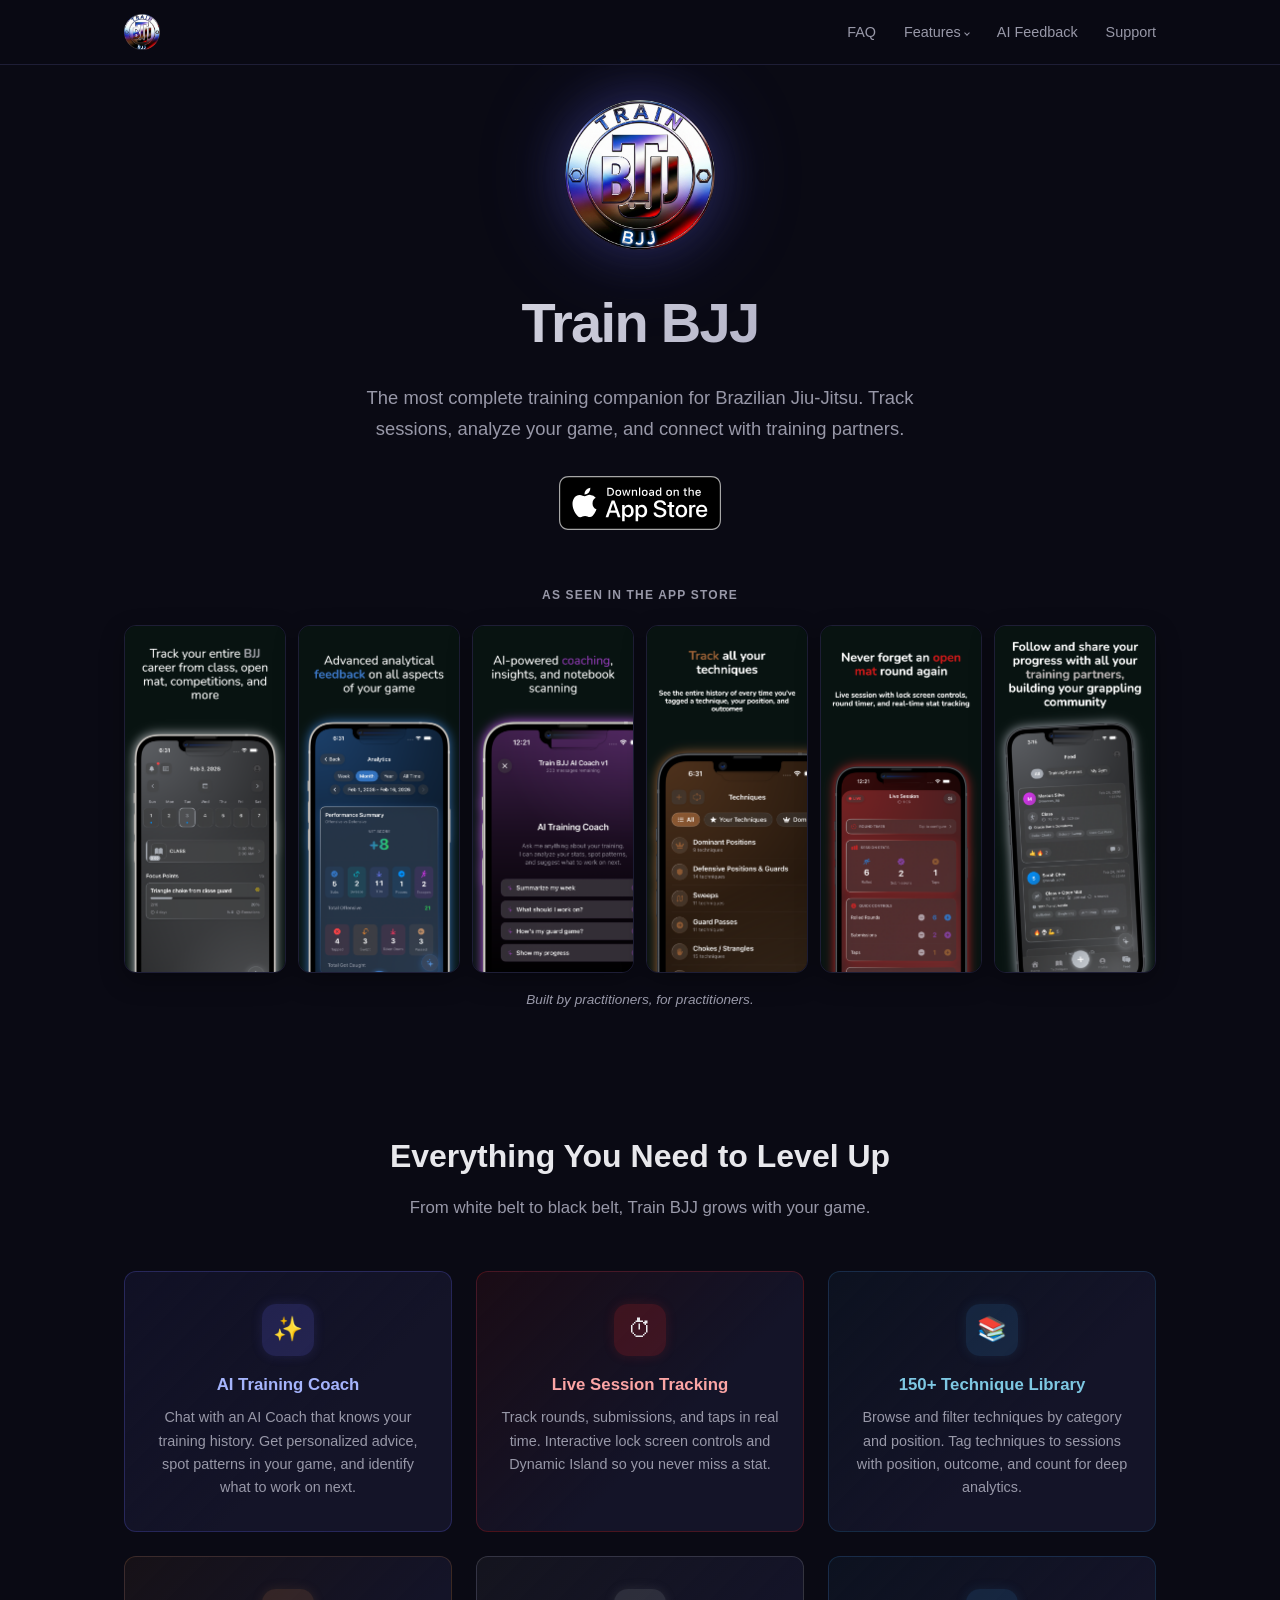
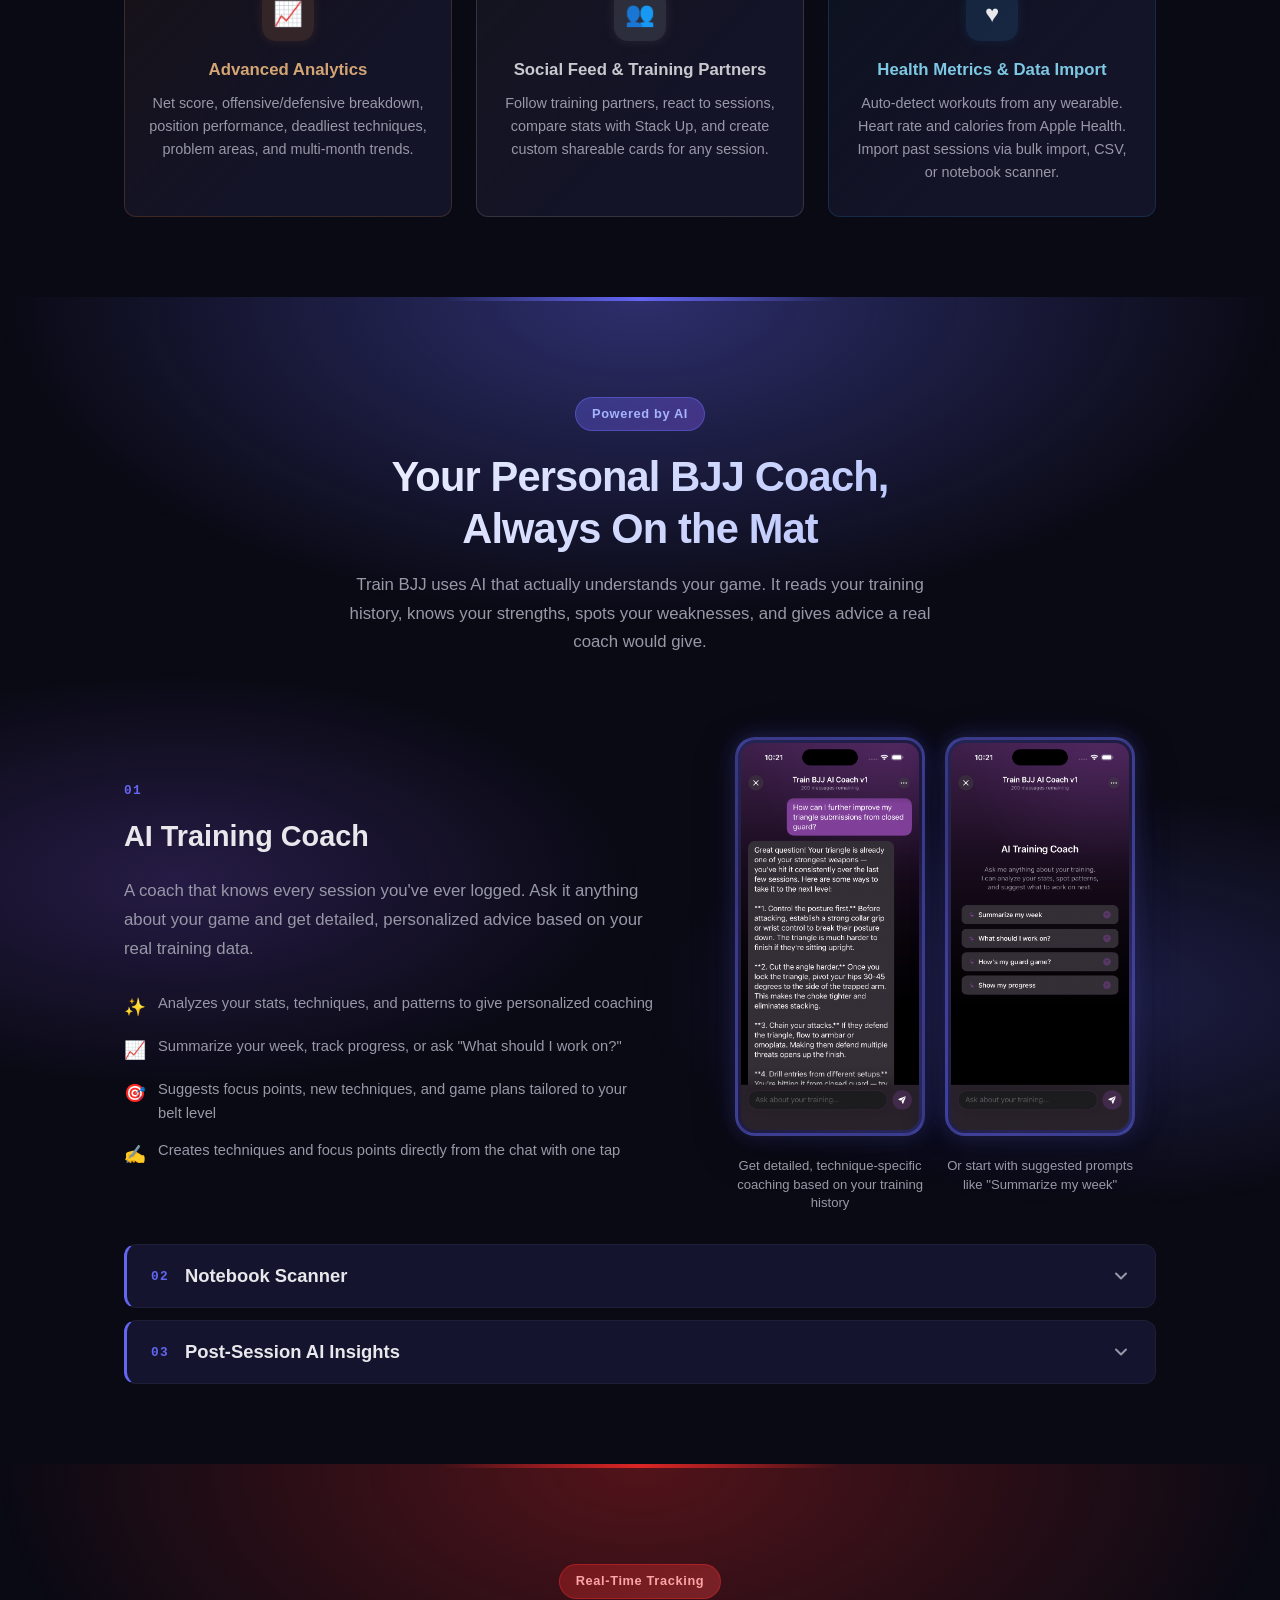
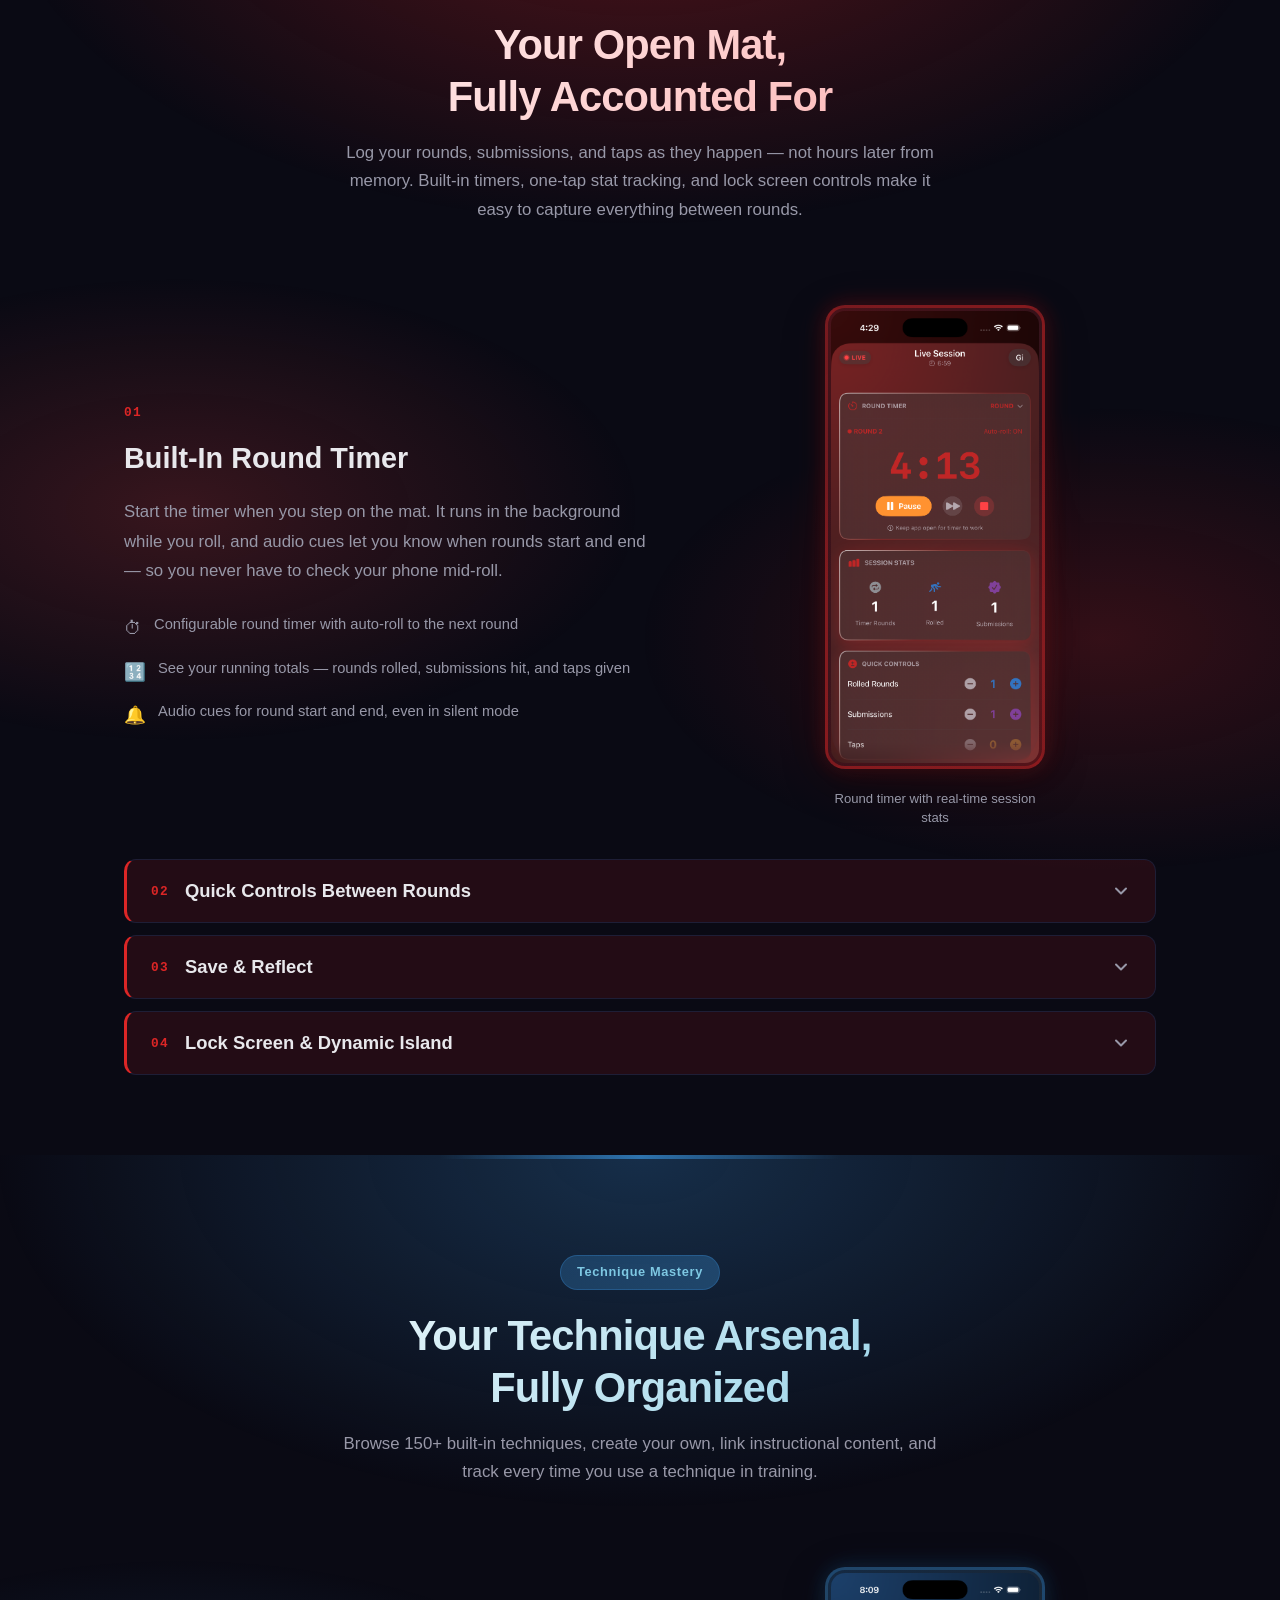
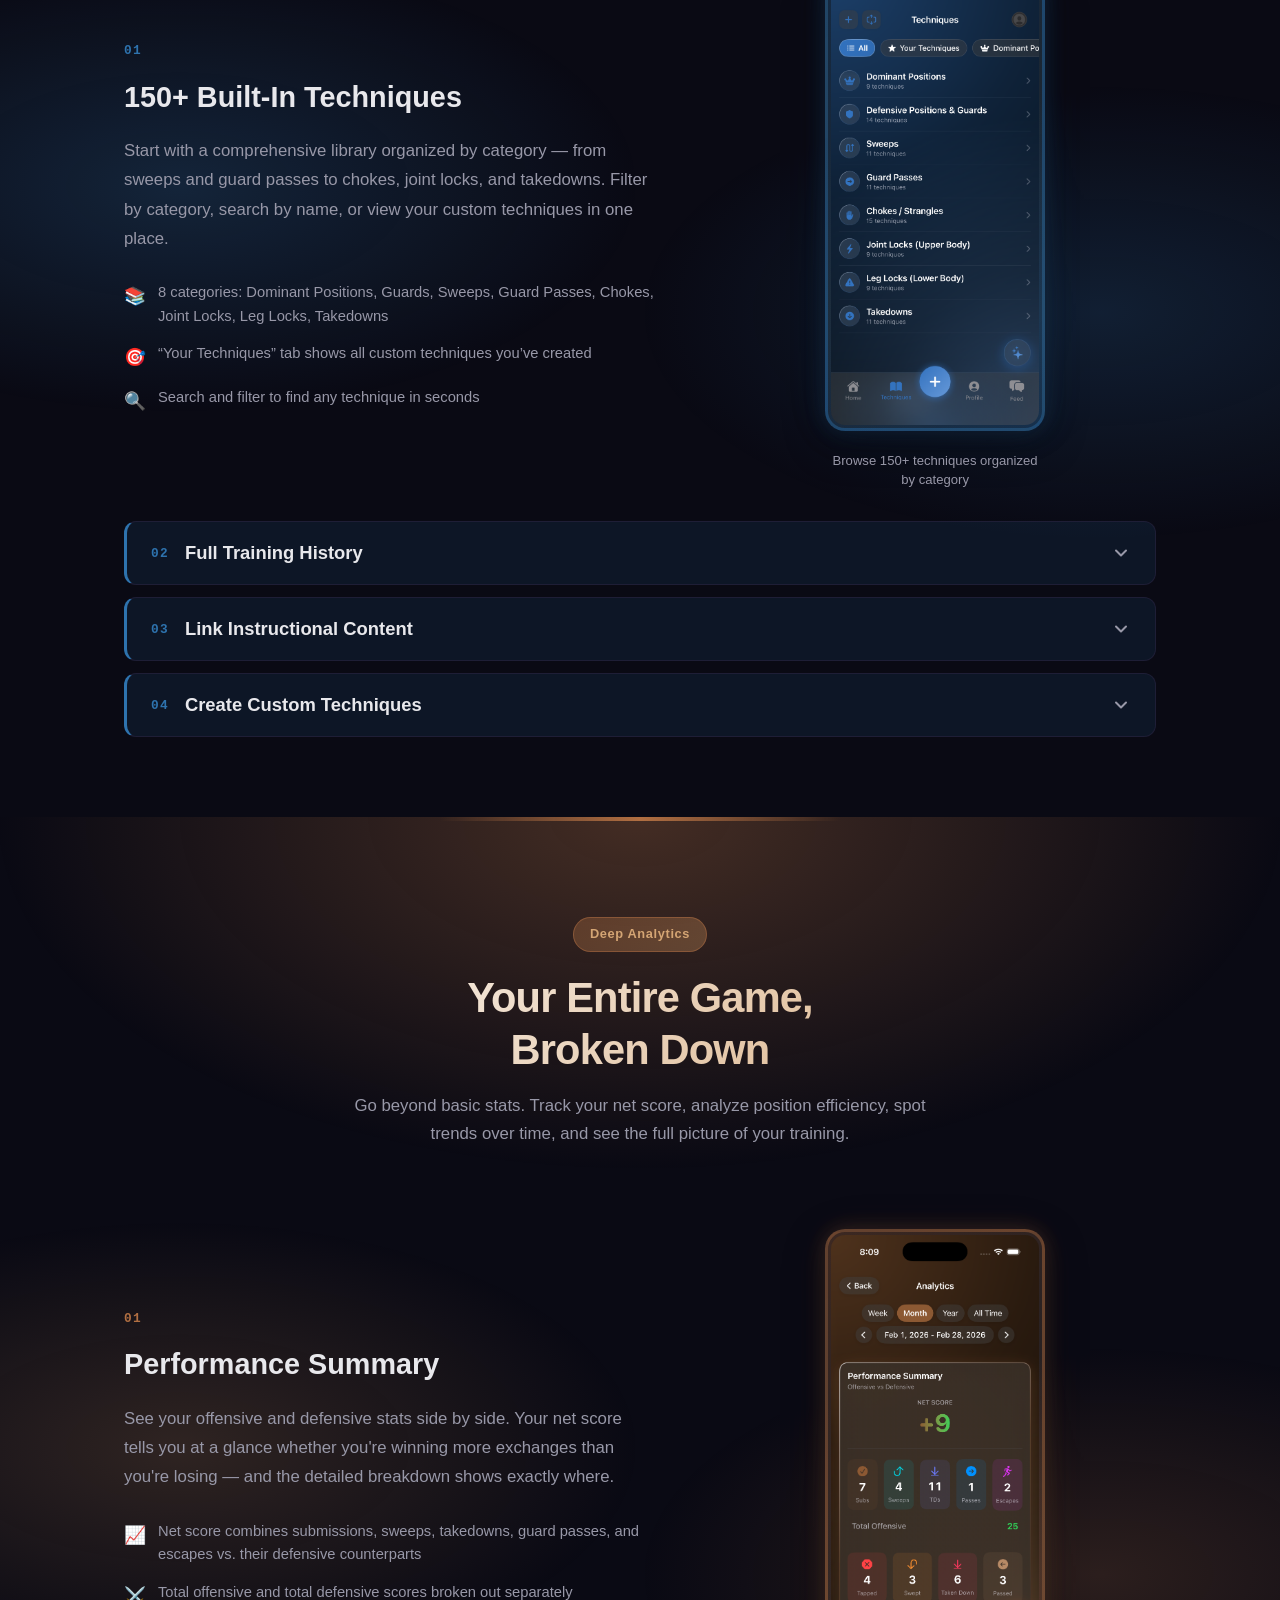
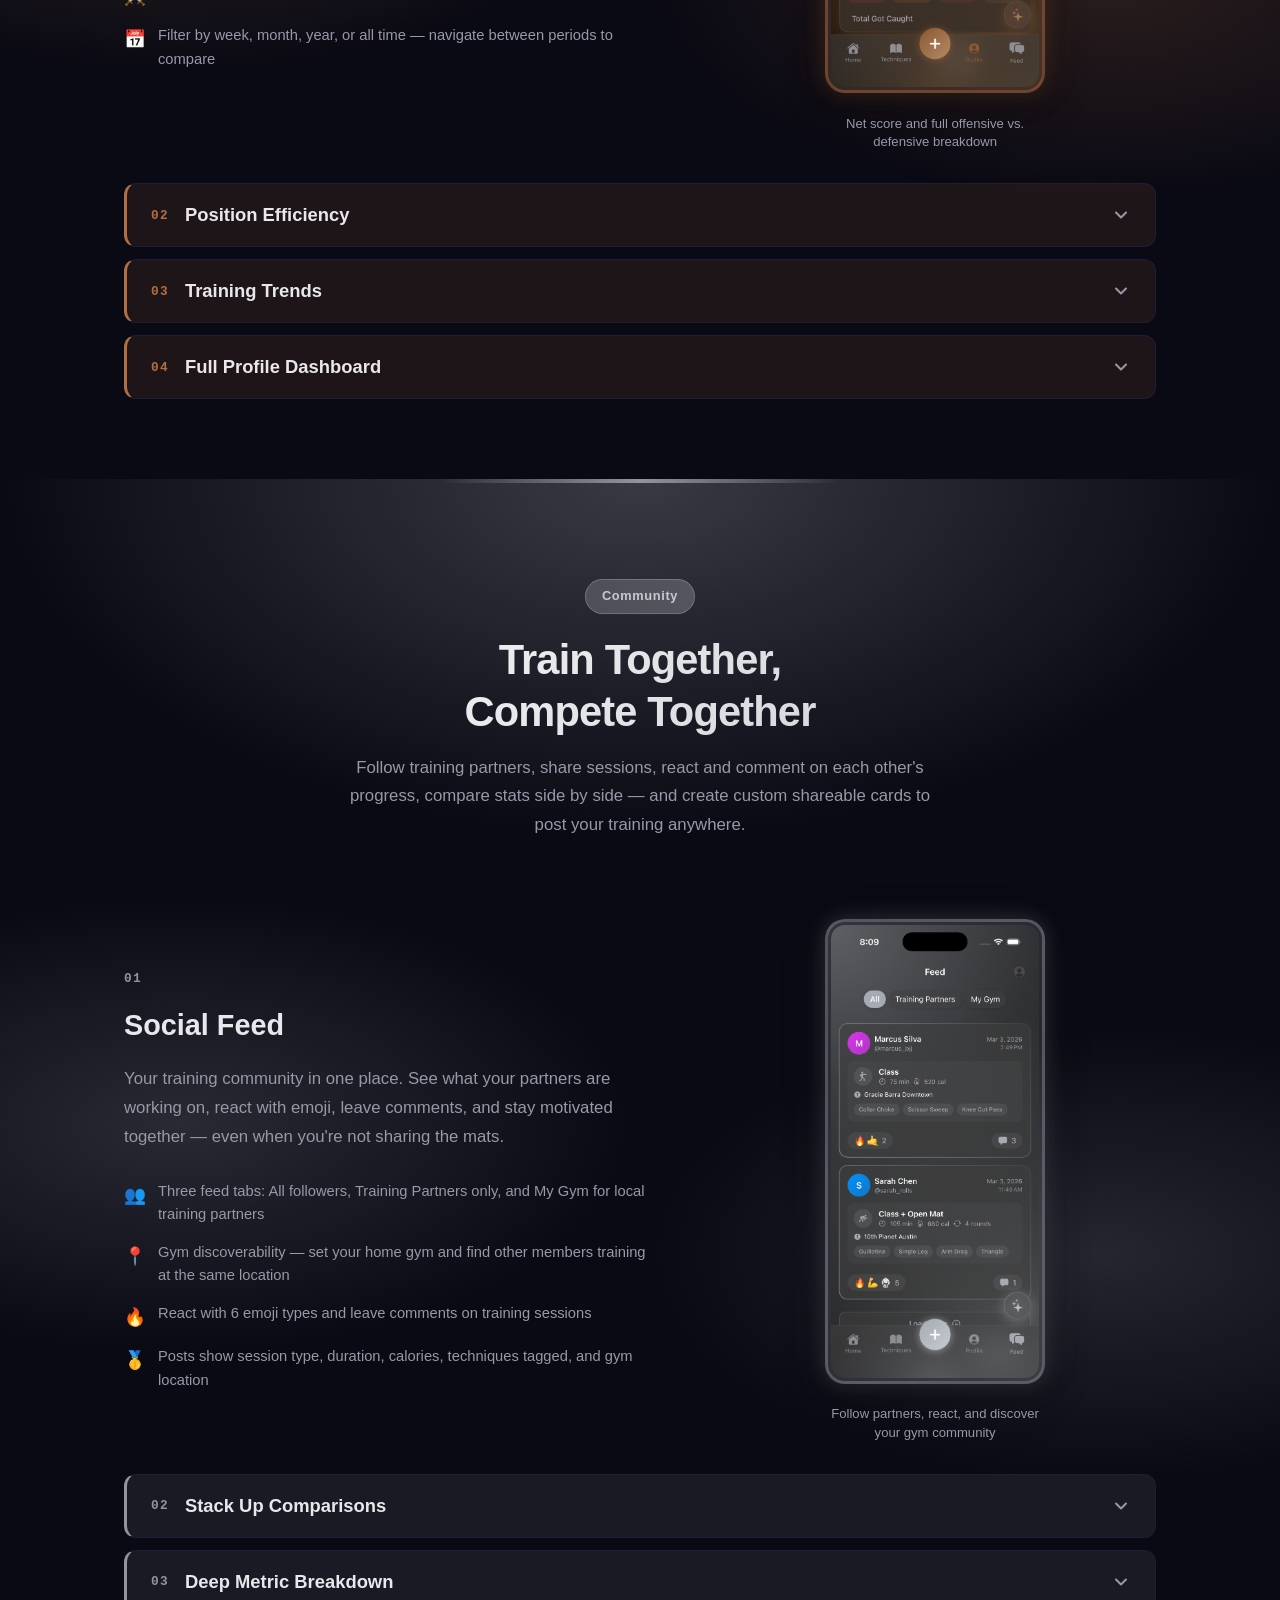
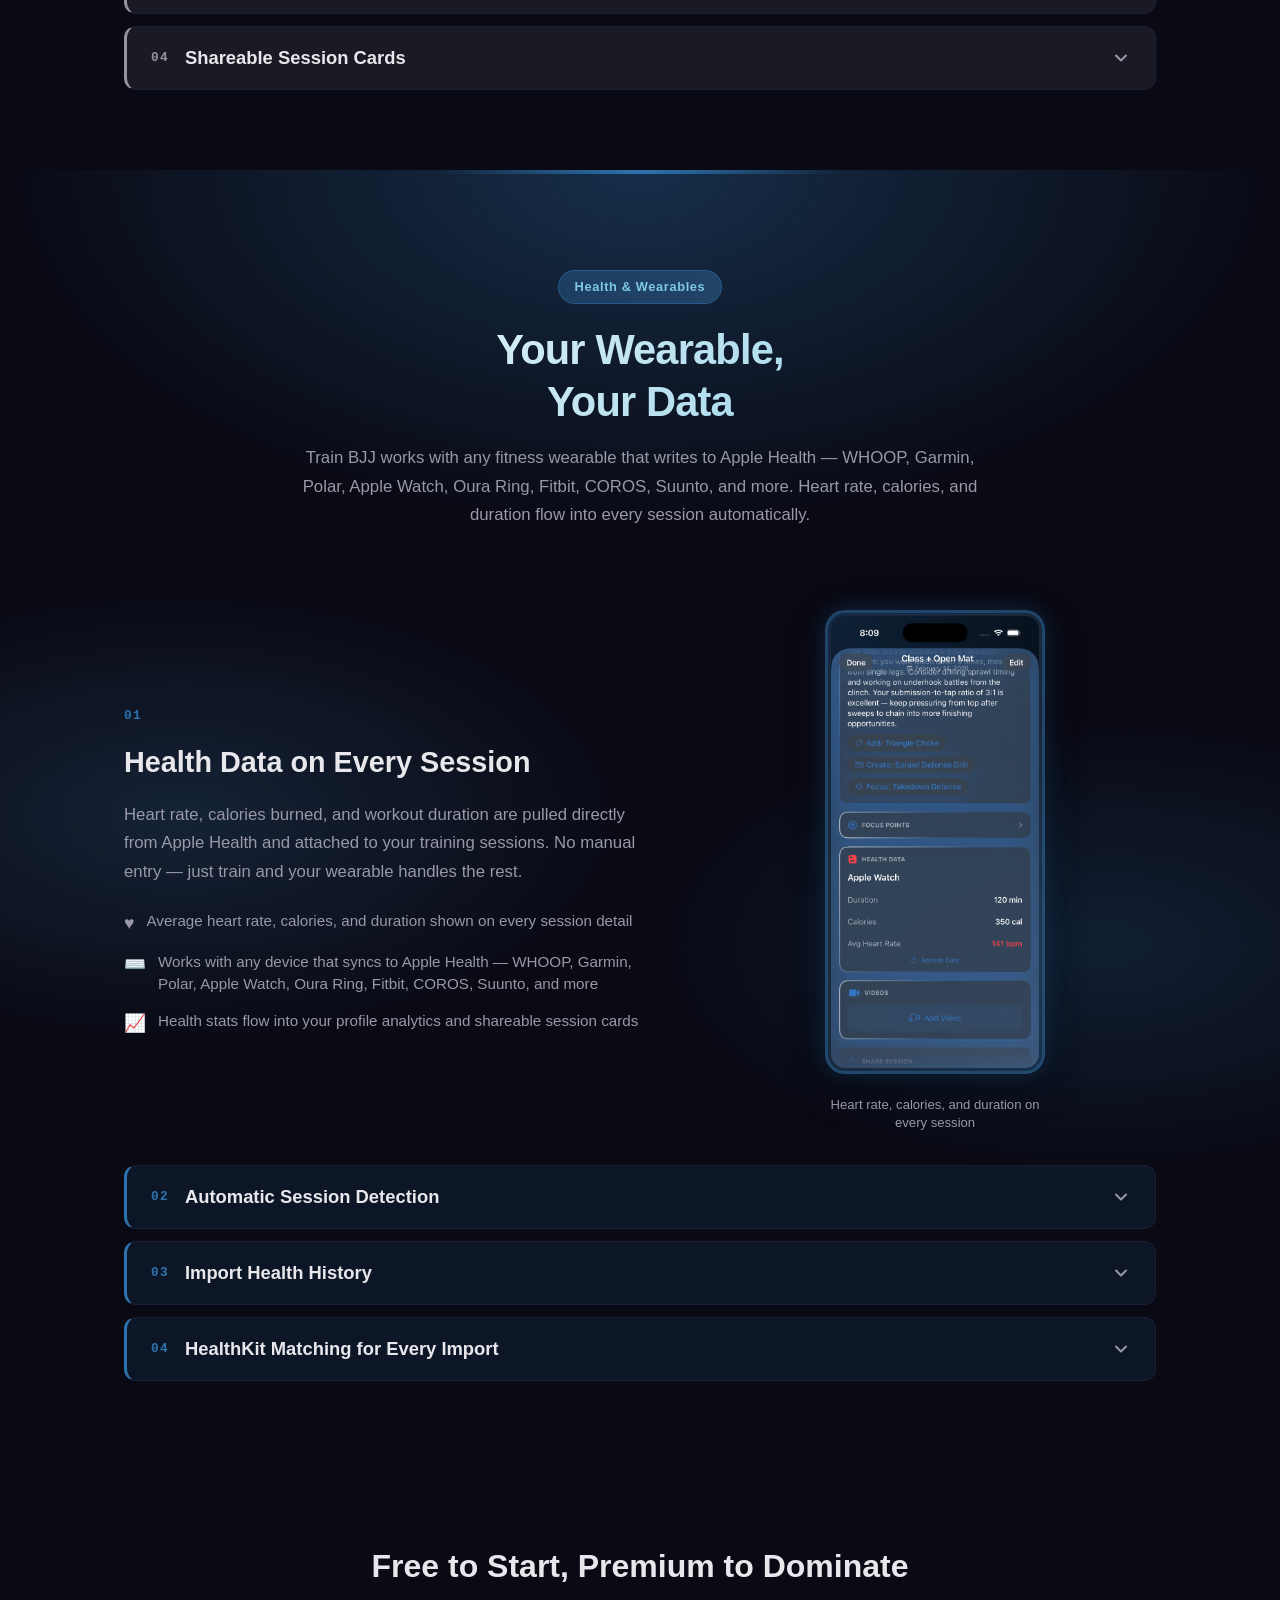
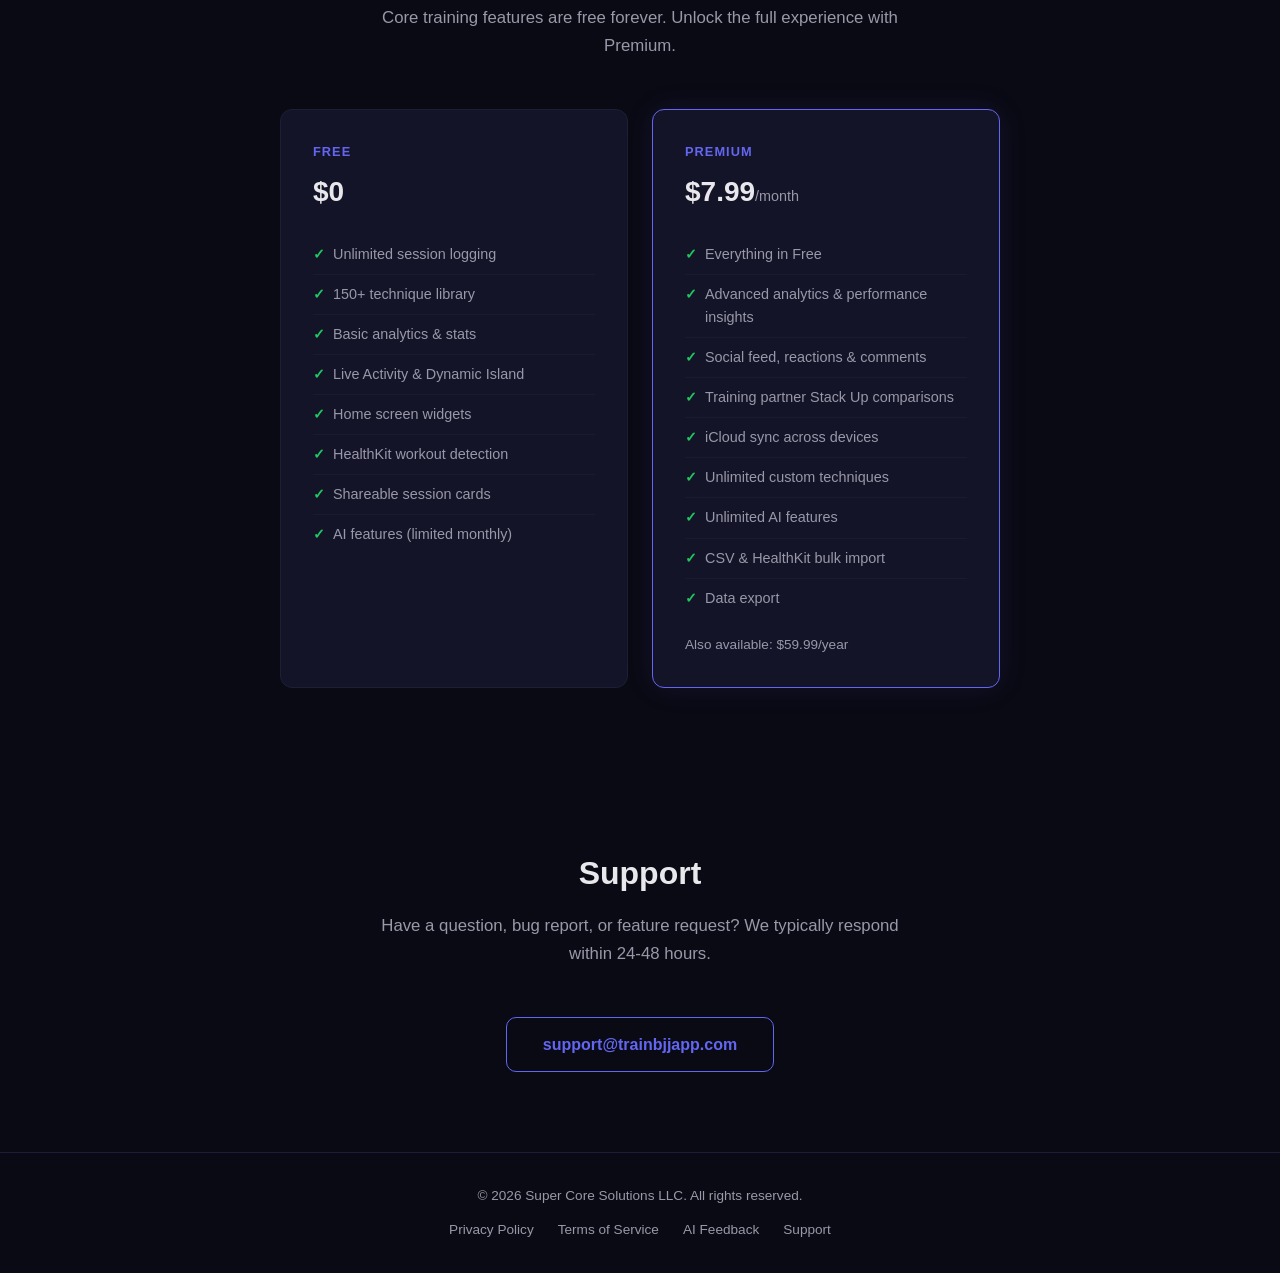
==== commit b446543b: "Replace custom download button with official Apple App Store badge Co-Authored-By: Claude Opus 4.6 (" ====
--- a/index.html
+++ b/index.html
@@ -19,7 +19,7 @@
     <meta property="og:type" content="website">
     <link rel="icon" type="image/png" href="images/icon.png">
     <link rel="apple-touch-icon" href="images/icon.png">
-    <link rel="stylesheet" href="styles.css?v=24">
+    <link rel="stylesheet" href="styles.css?v=25">
 </head>
 <body>
 
@@ -58,9 +58,8 @@
                 <img src="images/logo.png" alt="Train BJJ logo" class="hero-icon">
                 <h1>Train BJJ</h1>
                 <p class="tagline">The most complete training companion for Brazilian Jiu-Jitsu. Track sessions, analyze your game, and connect with training partners.</p>
-                <a href="https://apps.apple.com/us/app/train-bjj-jiujitsu-tracker/id6755694189" class="app-store-btn" target="_blank" rel="noopener noreferrer">
-                    <svg viewBox="0 0 24 24" xmlns="http://www.w3.org/2000/svg"><path d="M18.71 19.5c-.83 1.24-1.71 2.45-3.05 2.47-1.34.03-1.77-.79-3.29-.79-1.53 0-2 .77-3.27.82-1.31.05-2.3-1.32-3.14-2.53C4.25 17 2.94 12.45 4.7 9.39c.87-1.52 2.43-2.48 4.12-2.51 1.28-.02 2.5.87 3.29.87.78 0 2.26-1.07 3.8-.91.65.03 2.47.26 3.64 1.98-.09.06-2.17 1.28-2.15 3.81.03 3.02 2.65 4.03 2.68 4.04-.03.07-.42 1.44-1.38 2.83M13 3.5c.73-.83 1.94-1.46 2.94-1.5.13 1.17-.34 2.35-1.04 3.19-.69.85-1.83 1.51-2.95 1.42-.15-1.15.41-2.35 1.05-3.11z"/></svg>
-                    Download on the App Store
+                <a href="https://apps.apple.com/us/app/train-bjj-jiujitsu-tracker/id6755694189" class="app-store-badge-link" target="_blank" rel="noopener noreferrer">
+                    <img src="images/app-store-badge.svg" alt="Download on the App Store" class="app-store-badge">
                 </a>
             </div>
             <div class="hero-screenshots">
--- a/styles.css
+++ b/styles.css
@@ -277,41 +277,19 @@
     font-style: italic;
 }
 
-.app-store-btn {
-    display: inline-flex;
-    align-items: center;
-    gap: 10px;
-    padding: 14px 32px;
-    background: var(--color-accent);
-    color: #fff;
-    border-radius: 12px;
-    font-weight: 700;
-    font-size: 1rem;
-    text-decoration: none;
-    transition: background-color 0.2s, transform 0.2s;
-    box-shadow: 0 4px 20px var(--color-accent-glow);
-}
-
-.app-store-btn:hover {
-    background: var(--color-accent-hover);
-    color: #fff;
-    transform: translateY(-1px);
-}
-
-.app-store-btn svg {
-    width: 22px;
-    height: 22px;
-    fill: currentColor;
-}
-
-.app-store-btn-coming-soon {
-    cursor: default;
-    opacity: 0.85;
-}
-
-.app-store-btn-coming-soon:hover {
-    background: var(--color-accent);
-    transform: none;
+.app-store-badge-link {
+    display: inline-block;
+    transition: transform 0.2s, opacity 0.2s;
+}
+
+.app-store-badge-link:hover {
+    transform: translateY(-2px);
+    opacity: 0.9;
+}
+
+.app-store-badge {
+    height: 54px;
+    width: auto;
 }
 
 /* Sections */
